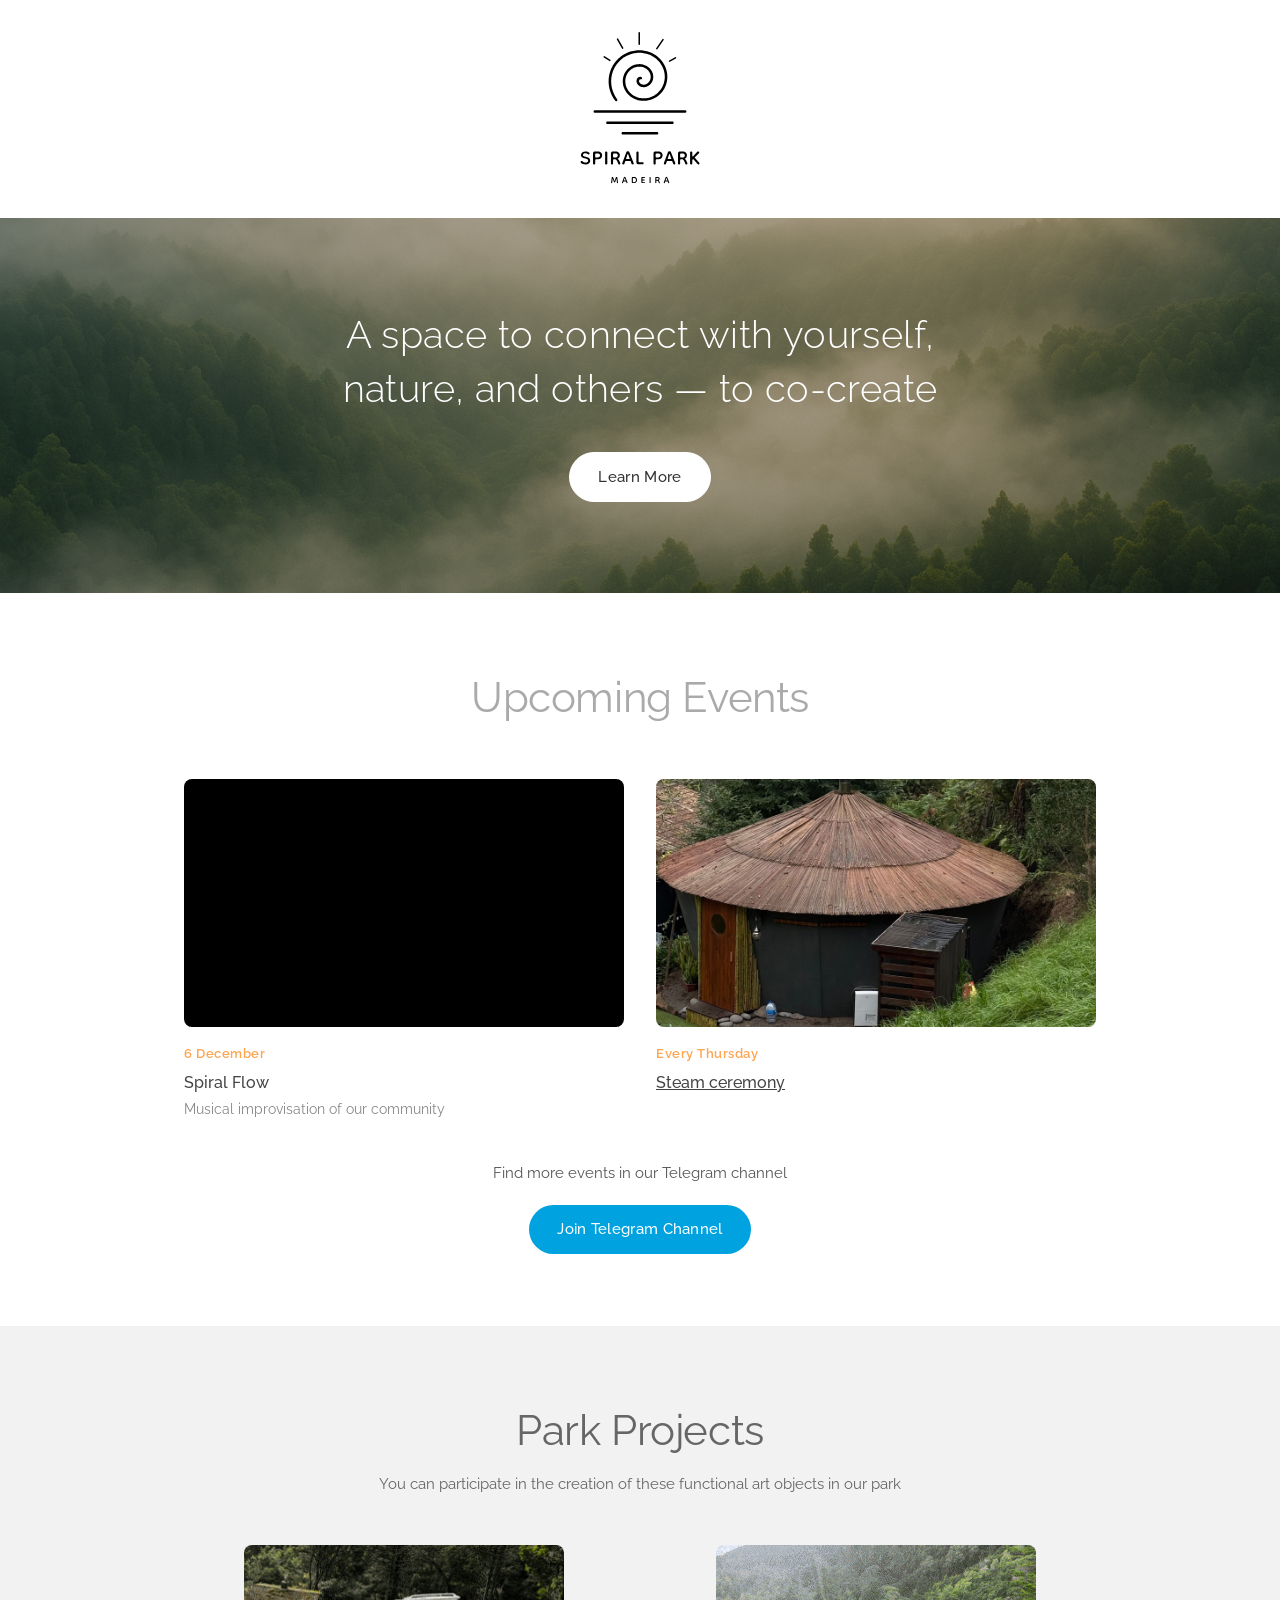
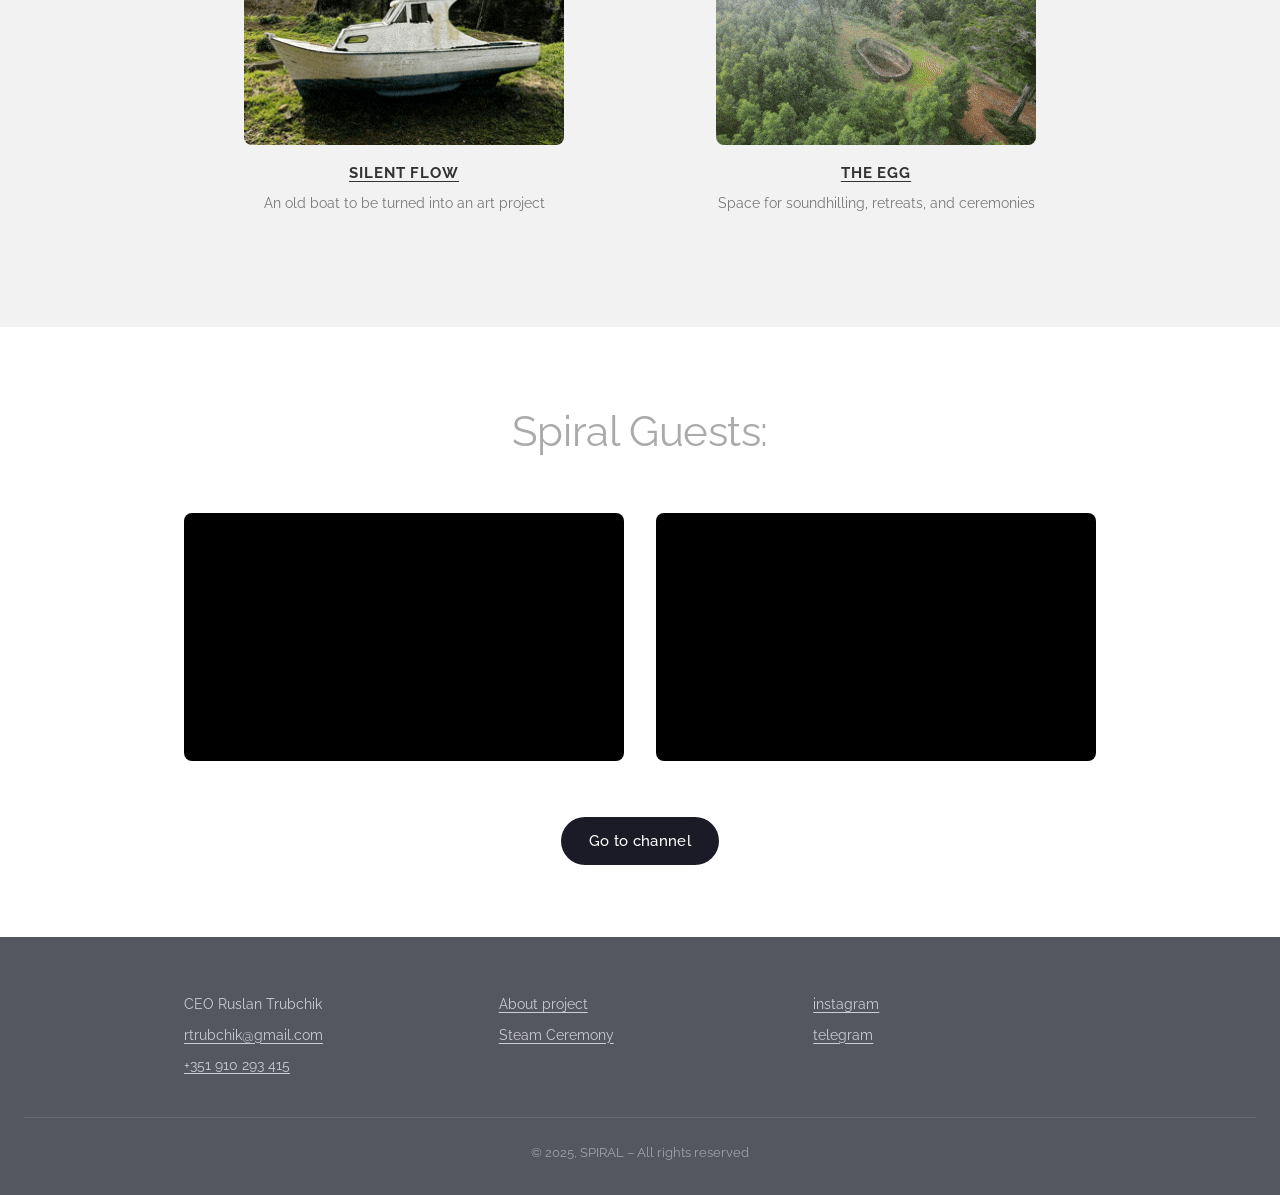
==== index.html @ 820cbaa0 "Initial site: migrate Spiral Park from Gamma to static HTML/CSS - index.html with all sections: hero" ====
<!DOCTYPE html>
<html lang="en">
<head>
  <meta charset="UTF-8" />
  <meta name="viewport" content="width=device-width, initial-scale=1.0" />
  <title>Spiral Park Madeira</title>
  <meta name="description" content="A space to connect with yourself, nature, and others — to co-create. Spiral Park, Madeira." />
  <link rel="icon" type="image/png" href="fav.png" />
  <link rel="preconnect" href="https://fonts.googleapis.com" />
  <link rel="preconnect" href="https://fonts.gstatic.com" crossorigin />
  <link href="https://fonts.googleapis.com/css2?family=Raleway:wght@300;400;500;600;700&display=swap" rel="stylesheet" />
  <link rel="stylesheet" href="style.css" />
</head>
<body>

  <!-- ═══ HEADER ═══ -->
  <header class="site-header">
    <a href="/" class="logo-link">
      <img src="images/logo.svg" alt="Spiral Park Madeira" class="logo" />
    </a>
  </header>

  <!-- ═══ HERO ═══ -->
  <section class="hero">
    <div class="hero-overlay">
      <h1 class="hero-text">
        A space to connect with yourself, nature, and others —
        to co-create
      </h1>
      <a href="poject.html" class="btn btn-outline">Learn More</a>
    </div>
  </section>

  <!-- ═══ UPCOMING EVENTS ═══ -->
  <section class="section events-section">
    <div class="container">
      <h2 class="section-title">Upcoming Events</h2>

      <div class="cards-grid">

        <!-- Event 1: Spiral Flow -->
        <div class="event-card">
          <div class="video-wrapper">
            <iframe
              src="https://www.youtube.com/embed/Zh53Q7Q0yWs?rel=0"
              title="Spiral Flow #6"
              frameborder="0"
              allow="accelerometer; autoplay; clipboard-write; encrypted-media; gyroscope; picture-in-picture"
              allowfullscreen
            ></iframe>
          </div>
          <p class="event-date">6 December</p>
          <p class="event-title">Spiral Flow</p>
          <p class="event-subtitle">Musical improvisation of our community</p>
        </div>

        <!-- Event 2: Steam Ceremony -->
        <div class="event-card">
          <a href="spiral-steam.html">
            <img src="images/steam-ceremony.jpg" alt="Steam ceremony" class="event-img" />
          </a>
          <p class="event-date">Every Thursday</p>
          <a href="spiral-steam.html" class="event-title-link">
            <p class="event-title">Steam ceremony</p>
          </a>
        </div>

      </div>

      <div class="telegram-cta-wrap">
        <p class="telegram-cta-text">Find more events in our Telegram channel</p>
        <a href="https://t.me/+J0U1CG0tSghhNWIy" target="_blank" class="btn btn-telegram">
          Join Telegram Channel
        </a>
      </div>
    </div>
  </section>

  <!-- ═══ PARK PROJECTS ═══ -->
  <section class="section projects-section">
    <div class="container">
      <h2 class="section-title">Park Projects</h2>
      <p class="section-subtitle">You can participate in the creation of these functional art objects in our park</p>

      <div class="cards-grid">

        <!-- Project 1: Silent Flow -->
        <div class="project-card">
          <a href="silent-flow.html">
            <img src="images/silent-flow.gif" alt="Silent Flow — old boat art project" class="project-img" />
          </a>
          <a href="silent-flow.html" class="project-title">SILENT FLOW</a>
          <p class="project-desc">An old boat to be turned into an art project</p>
        </div>

        <!-- Project 2: The Egg -->
        <div class="project-card">
          <a href="the-egg.html">
            <img src="images/the-egg.gif" alt="The Egg — space for soundhilling, retreats, and ceremonies" class="project-img" />
          </a>
          <a href="the-egg.html" class="project-title">THE EGG</a>
          <p class="project-desc">Space for soundhilling, retreats, and ceremonies</p>
        </div>

      </div>
    </div>
  </section>

  <!-- ═══ SPIRAL GUESTS ═══ -->
  <section class="section guests-section">
    <div class="container">
      <h2 class="section-title">Spiral Guests:</h2>

      <div class="cards-grid">

        <!-- Guest 1: Рома Бабак -->
        <div class="guest-card">
          <div class="video-wrapper">
            <iframe
              src="https://www.youtube.com/embed/dJz4wg9KtYM?rel=0"
              title="Рома Бабак: Ключи активации радости"
              frameborder="0"
              allow="accelerometer; autoplay; clipboard-write; encrypted-media; gyroscope; picture-in-picture"
              allowfullscreen
            ></iframe>
          </div>
        </div>

        <!-- Guest 2: Игорь Рябенький -->
        <div class="guest-card">
          <div class="video-wrapper">
            <iframe
              src="https://www.youtube.com/embed/73FxhpaIzxo?rel=0"
              title="Игорь Рябенький — про деньги, религию и любовь"
              frameborder="0"
              allow="accelerometer; autoplay; clipboard-write; encrypted-media; gyroscope; picture-in-picture"
              allowfullscreen
            ></iframe>
          </div>
        </div>

      </div>

      <a href="https://www.youtube.com/@hiking_with_meaning" target="_blank" class="btn btn-dark">
        Go to channel
      </a>
    </div>
  </section>

  <!-- ═══ FOOTER ═══ -->
  <footer class="site-footer">
    <div class="container footer-inner">

      <div class="footer-col">
        <p>CEO Ruslan Trubchik</p>
        <p><a href="mailto:rtrubchik@gmail.com">rtrubchik@gmail.com</a></p>
        <p><a href="tel:+351910293415">+351 910 293 415</a></p>
      </div>

      <div class="footer-col">
        <a href="poject.html">About project</a>
        <a href="spiral-steam.html">Steam Ceremony</a>
      </div>

      <div class="footer-col">
        <a href="http://instagram.com/spiral_madeira" target="_blank">instagram</a>
        <a href="https://t.me/+J0U1CG0tSghhNWIy" target="_blank">telegram</a>
      </div>

    </div>
    <p class="footer-copy">© 2025, SPIRAL – All rights reserved</p>
  </footer>

</body>
</html>
---- style.css ----
/* ═══════════════════════════════════════════════
   Spiral Park Madeira — Main Stylesheet
   ═══════════════════════════════════════════════ */

/* ── Reset & Base ── */
*, *::before, *::after {
  box-sizing: border-box;
  margin: 0;
  padding: 0;
}

html {
  scroll-behavior: smooth;
}

body {
  font-family: 'Raleway', -apple-system, BlinkMacSystemFont, 'Segoe UI', sans-serif;
  font-weight: 400;
  color: #333;
  background: #fff;
  line-height: 1.6;
}

img {
  display: block;
  max-width: 100%;
}

a {
  text-decoration: none;
  color: inherit;
}

/* ── Container ── */
.container {
  max-width: 960px;
  margin: 0 auto;
  padding: 0 24px;
}

/* ═══ HEADER ═══════════════════════════════════ */
.site-header {
  display: flex;
  justify-content: center;
  align-items: center;
  padding: 32px 24px 28px;
  background: #fff;
}

.logo-link {
  display: block;
}

.logo {
  width: 120px;
  height: auto;
}

/* ═══ HERO ══════════════════════════════════════ */
.hero {
  width: 100%;
  min-height: 375px;
  background-image: url('images/hero-forest.jpg');
  background-size: cover;
  background-position: center;
  position: relative;
  display: flex;
  align-items: center;
  justify-content: center;
}

.hero::before {
  content: '';
  position: absolute;
  inset: 0;
  background: rgba(0, 0, 0, 0.28);
}

.hero-overlay {
  position: relative;
  z-index: 1;
  text-align: center;
  padding: 60px 24px;
  max-width: 700px;
}

.hero-text {
  font-size: clamp(1.6rem, 3.5vw, 2.4rem);
  font-weight: 300;
  color: #fff;
  line-height: 1.4;
  margin-bottom: 36px;
  letter-spacing: 0.01em;
}

/* ═══ BUTTONS ════════════════════════════════════ */
.btn {
  display: inline-block;
  padding: 12px 28px;
  border-radius: 40px;
  font-family: inherit;
  font-size: 0.95rem;
  font-weight: 500;
  cursor: pointer;
  transition: opacity 0.2s, transform 0.1s;
  letter-spacing: 0.02em;
}

.btn:hover {
  opacity: 0.88;
  transform: translateY(-1px);
}

.btn-outline {
  background: #fff;
  color: #333;
  border: 1.5px solid #fff;
}

.btn-telegram {
  background: #00a3e0;
  color: #fff;
  border: none;
}

.btn-dark {
  background: #1b1b27;
  color: #fff;
  border: none;
}

/* ═══ SECTIONS — shared ══════════════════════════ */
.section {
  padding: 72px 0;
}

.section-title {
  font-size: clamp(1.8rem, 4vw, 2.6rem);
  font-weight: 400;
  color: #aaa;
  text-align: center;
  margin-bottom: 12px;
  letter-spacing: -0.01em;
}

.section-subtitle {
  text-align: center;
  color: #666;
  font-size: 0.95rem;
  margin-bottom: 48px;
  max-width: 680px;
  margin-left: auto;
  margin-right: auto;
}

/* ═══ TWO-COLUMN GRID ════════════════════════════ */
.cards-grid {
  display: grid;
  grid-template-columns: 1fr 1fr;
  gap: 32px;
  margin-bottom: 40px;
}

/* ═══ EVENTS ══════════════════════════════════════ */
.events-section {
  background: #fff;
}

.events-section .section-title {
  margin-bottom: 48px;
}

.event-card {
  display: flex;
  flex-direction: column;
}

/* YouTube embed responsive */
.video-wrapper {
  position: relative;
  padding-bottom: 56.25%; /* 16:9 */
  height: 0;
  overflow: hidden;
  border-radius: 8px;
  background: #000;
  margin-bottom: 16px;
}

.video-wrapper iframe {
  position: absolute;
  top: 0;
  left: 0;
  width: 100%;
  height: 100%;
  border: 0;
}

.event-img {
  width: 100%;
  aspect-ratio: 16/9;
  object-fit: cover;
  border-radius: 8px;
  margin-bottom: 16px;
}

.event-date {
  color: #ffa44f;
  font-size: 0.82rem;
  font-weight: 600;
  letter-spacing: 0.04em;
  text-transform: none;
  margin-bottom: 6px;
}

.event-title {
  font-size: 1rem;
  font-weight: 500;
  color: #444;
  margin-bottom: 4px;
}

.event-title-link .event-title {
  text-decoration: underline;
}

.event-title-link:hover .event-title {
  color: #222;
}

.event-subtitle {
  font-size: 0.85rem;
  color: #888;
}

.telegram-cta-wrap {
  text-align: center;
}

.telegram-cta-text {
  text-align: center;
  color: #555;
  font-size: 0.95rem;
  margin-bottom: 20px;
}

/* ═══ PROJECTS ════════════════════════════════════ */
.projects-section {
  background: #f2f2f2;
}

.projects-section .section-title {
  color: #666;
  margin-bottom: 8px;
}

.project-card {
  display: flex;
  flex-direction: column;
  align-items: center;
  text-align: center;
}

.project-img {
  width: 100%;
  aspect-ratio: 16/10;
  object-fit: cover;
  border-radius: 8px;
  margin-bottom: 16px;
}

.project-title {
  font-size: 0.95rem;
  font-weight: 700;
  color: #333;
  text-decoration: underline;
  text-underline-offset: 3px;
  margin-bottom: 8px;
  letter-spacing: 0.06em;
}

.project-title:hover {
  color: #000;
}

.project-desc {
  font-size: 0.85rem;
  color: #777;
}

/* ═══ GUESTS ══════════════════════════════════════ */
.guests-section {
  background: #fff;
  text-align: center;
}

.guests-section .section-title {
  margin-bottom: 48px;
}

.guest-card {
  display: flex;
  flex-direction: column;
}

/* ═══ FOOTER ══════════════════════════════════════ */
.site-footer {
  background: #545760;
  color: rgba(255, 255, 255, 0.7);
  padding: 56px 24px 32px;
}

.footer-inner {
  display: grid;
  grid-template-columns: 1fr 1fr 1fr;
  gap: 32px;
  margin-bottom: 40px;
}

.footer-col {
  display: flex;
  flex-direction: column;
  gap: 8px;
  font-size: 0.88rem;
}

.footer-col a {
  color: rgba(255, 255, 255, 0.7);
  transition: color 0.2s;
  text-decoration: underline;
  text-underline-offset: 3px;
}

.footer-col a:hover {
  color: #fff;
}

.footer-copy {
  text-align: center;
  font-size: 0.82rem;
  color: rgba(255, 255, 255, 0.45);
  border-top: 1px solid rgba(255, 255, 255, 0.1);
  padding-top: 24px;
}

/* ═══ RESPONSIVE ══════════════════════════════════ */
@media (max-width: 680px) {
  .cards-grid {
    grid-template-columns: 1fr;
    gap: 24px;
  }

  .footer-inner {
    grid-template-columns: 1fr;
    gap: 24px;
  }

  .hero-text {
    font-size: 1.5rem;
  }

  .section {
    padding: 48px 0;
  }
}
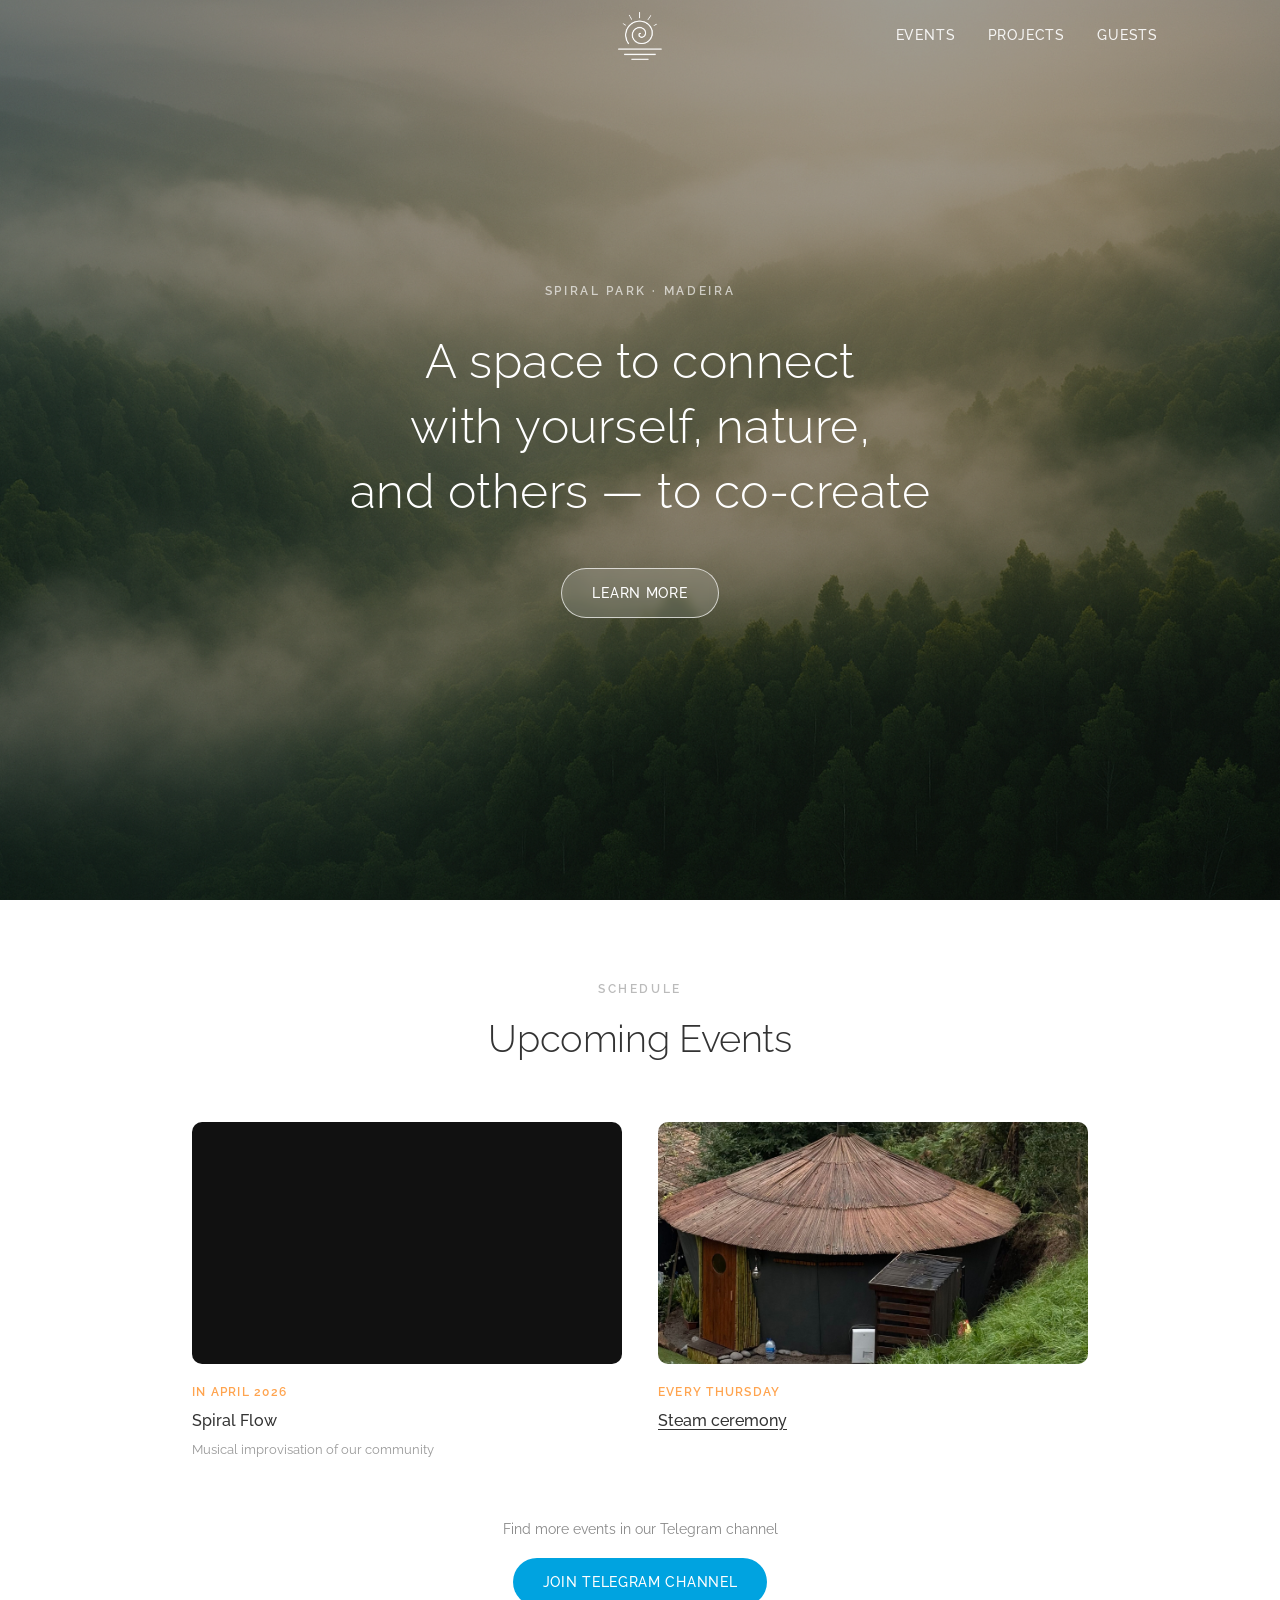
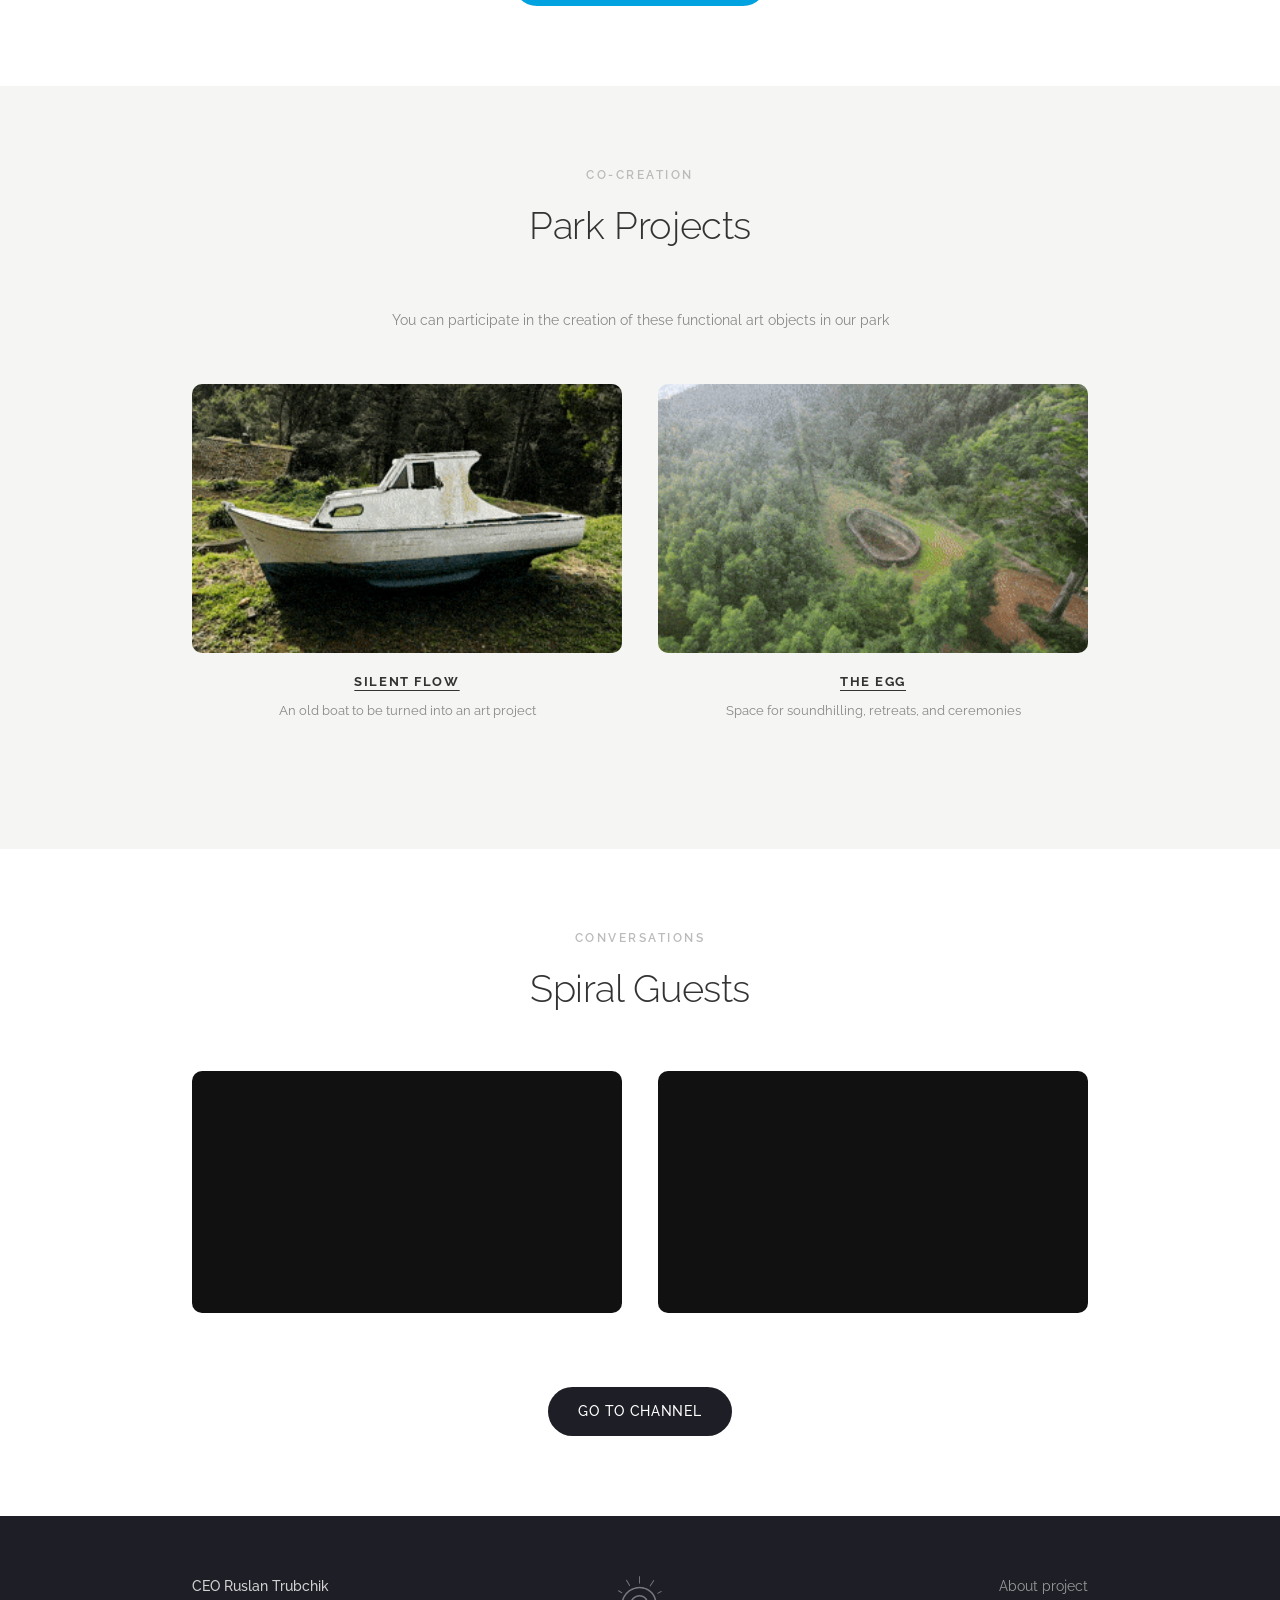
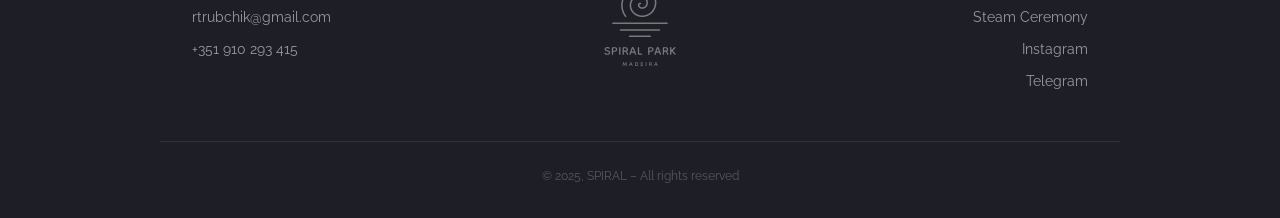
==== commit 90555446: "Add all site pages, pitch deck, and media assets - Updated index.html and style.css - Added pitch de" ====
--- a/index.html
+++ b/index.html
@@ -4,41 +4,54 @@
   <meta charset="UTF-8" />
   <meta name="viewport" content="width=device-width, initial-scale=1.0" />
   <title>Spiral Park Madeira</title>
-  <meta name="description" content="A space to connect with yourself, nature, and others — to co-create. Spiral Park, Madeira." />
-  <link rel="icon" type="image/png" href="fav.png" />
+  <meta name="description" content="A gathering place in the forests of Madeira — music, steam ceremonies, art and co-creation." />
+  <link rel="icon" href="favicon/favicon.ico" sizes="48x48" />
+  <link rel="icon" type="image/svg+xml" href="favicon/favicon.svg" />
+  <link rel="icon" type="image/png" sizes="96x96" href="favicon/favicon-96x96.png" />
+  <link rel="apple-touch-icon" href="favicon/apple-touch-icon.png" />
+  <link rel="manifest" href="favicon/site.webmanifest" />
   <link rel="preconnect" href="https://fonts.googleapis.com" />
   <link rel="preconnect" href="https://fonts.gstatic.com" crossorigin />
-  <link href="https://fonts.googleapis.com/css2?family=Raleway:wght@300;400;500;600;700&display=swap" rel="stylesheet" />
+  <link href="https://fonts.googleapis.com/css2?family=Raleway:wght@300;400;500;600&display=swap" rel="stylesheet" />
   <link rel="stylesheet" href="style.css" />
 </head>
 <body>
 
-  <!-- ═══ HEADER ═══ -->
-  <header class="site-header">
-    <a href="/" class="logo-link">
-      <img src="images/logo.svg" alt="Spiral Park Madeira" class="logo" />
-    </a>
+  <!-- ═══ NAV ═══ -->
+  <header class="site-nav" id="site-nav">
+    <div class="nav-inner">
+      <a href="/" class="nav-logo">
+        <img src="lgsp.png" alt="Spiral Park Madeira" class="nav-logo-img" />
+      </a>
+      <nav class="nav-links">
+        <a href="#events">Events</a>
+        <a href="#projects">Projects</a>
+        <a href="#guests">Guests</a>
+      </nav>
+    </div>
   </header>
 
   <!-- ═══ HERO ═══ -->
-  <section class="hero">
-    <div class="hero-overlay">
+  <section class="hero" id="hero">
+    <div class="hero-content">
+      <p class="hero-label">SPIRAL PARK · MADEIRA</p>
       <h1 class="hero-text">
-        A space to connect with yourself, nature, and others —
-        to co-create
+        A space to connect<br>
+        with yourself, nature,<br>
+        and others — to co-create
       </h1>
-      <a href="poject.html" class="btn btn-outline">Learn More</a>
+      <a href="#about" class="btn btn-hero">Learn More</a>
     </div>
   </section>
 
   <!-- ═══ UPCOMING EVENTS ═══ -->
-  <section class="section events-section">
+  <section class="section events-section" id="events">
     <div class="container">
+      <p class="section-label">SCHEDULE</p>
       <h2 class="section-title">Upcoming Events</h2>
 
       <div class="cards-grid">
 
-        <!-- Event 1: Spiral Flow -->
         <div class="event-card">
           <div class="video-wrapper">
             <iframe
@@ -49,27 +62,24 @@
               allowfullscreen
             ></iframe>
           </div>
-          <p class="event-date">6 December</p>
+          <p class="event-date">In April 2026</p>
           <p class="event-title">Spiral Flow</p>
           <p class="event-subtitle">Musical improvisation of our community</p>
         </div>
 
-        <!-- Event 2: Steam Ceremony -->
         <div class="event-card">
-          <a href="spiral-steam.html">
+          <a href="spiral-steam.html" class="card-img-link">
             <img src="images/steam-ceremony.jpg" alt="Steam ceremony" class="event-img" />
           </a>
           <p class="event-date">Every Thursday</p>
-          <a href="spiral-steam.html" class="event-title-link">
-            <p class="event-title">Steam ceremony</p>
-          </a>
+          <a href="spiral-steam.html" class="event-title-link">Steam ceremony</a>
         </div>
 
       </div>
 
-      <div class="telegram-cta-wrap">
-        <p class="telegram-cta-text">Find more events in our Telegram channel</p>
-        <a href="https://t.me/+J0U1CG0tSghhNWIy" target="_blank" class="btn btn-telegram">
+      <div class="section-cta">
+        <p class="cta-text">Find more events in our Telegram channel</p>
+        <a href="https://t.me/+J0U1CG0tSghhNWIy" target="_blank" class="btn btn-tg">
           Join Telegram Channel
         </a>
       </div>
@@ -77,26 +87,27 @@
   </section>
 
   <!-- ═══ PARK PROJECTS ═══ -->
-  <section class="section projects-section">
+  <section class="section projects-section" id="projects">
     <div class="container">
+      <p class="section-label">CO-CREATION</p>
       <h2 class="section-title">Park Projects</h2>
-      <p class="section-subtitle">You can participate in the creation of these functional art objects in our park</p>
+      <p class="section-subtitle">
+        You can participate in the creation of these functional art objects in our park
+      </p>
 
       <div class="cards-grid">
 
-        <!-- Project 1: Silent Flow -->
         <div class="project-card">
-          <a href="silent-flow.html">
+          <a href="silent-flow.html" class="card-img-link">
             <img src="images/silent-flow.gif" alt="Silent Flow — old boat art project" class="project-img" />
           </a>
           <a href="silent-flow.html" class="project-title">SILENT FLOW</a>
           <p class="project-desc">An old boat to be turned into an art project</p>
         </div>
 
-        <!-- Project 2: The Egg -->
         <div class="project-card">
-          <a href="the-egg.html">
-            <img src="images/the-egg.gif" alt="The Egg — space for soundhilling, retreats, and ceremonies" class="project-img" />
+          <a href="the-egg.html" class="card-img-link">
+            <img src="images/the-egg.gif" alt="The Egg — space for retreats and ceremonies" class="project-img" />
           </a>
           <a href="the-egg.html" class="project-title">THE EGG</a>
           <p class="project-desc">Space for soundhilling, retreats, and ceremonies</p>
@@ -107,13 +118,13 @@
   </section>
 
   <!-- ═══ SPIRAL GUESTS ═══ -->
-  <section class="section guests-section">
+  <section class="section guests-section" id="guests">
     <div class="container">
-      <h2 class="section-title">Spiral Guests:</h2>
+      <p class="section-label">CONVERSATIONS</p>
+      <h2 class="section-title">Spiral Guests</h2>
 
       <div class="cards-grid">
 
-        <!-- Guest 1: Рома Бабак -->
         <div class="guest-card">
           <div class="video-wrapper">
             <iframe
@@ -126,7 +137,6 @@
           </div>
         </div>
 
-        <!-- Guest 2: Игорь Рябенький -->
         <div class="guest-card">
           <div class="video-wrapper">
             <iframe
@@ -141,9 +151,11 @@
 
       </div>
 
-      <a href="https://www.youtube.com/@hiking_with_meaning" target="_blank" class="btn btn-dark">
-        Go to channel
-      </a>
+      <div class="section-cta">
+        <a href="https://www.youtube.com/@hiking_with_meaning" target="_blank" class="btn btn-dark">
+          Go to channel
+        </a>
+      </div>
     </div>
   </section>
 
@@ -152,24 +164,36 @@
     <div class="container footer-inner">
 
       <div class="footer-col">
-        <p>CEO Ruslan Trubchik</p>
-        <p><a href="mailto:rtrubchik@gmail.com">rtrubchik@gmail.com</a></p>
-        <p><a href="tel:+351910293415">+351 910 293 415</a></p>
+        <span class="footer-name">CEO Ruslan Trubchik</span>
+        <a href="mailto:rtrubchik@gmail.com">rtrubchik@gmail.com</a>
+        <a href="tel:+351910293415">+351 910 293 415</a>
       </div>
 
-      <div class="footer-col">
+      <div class="footer-col footer-col--center">
+        <img src="images/logo.svg" alt="Spiral Park" class="footer-logo" />
+      </div>
+
+      <div class="footer-col footer-col--right">
         <a href="poject.html">About project</a>
         <a href="spiral-steam.html">Steam Ceremony</a>
-      </div>
-
-      <div class="footer-col">
-        <a href="http://instagram.com/spiral_madeira" target="_blank">instagram</a>
-        <a href="https://t.me/+J0U1CG0tSghhNWIy" target="_blank">telegram</a>
+        <a href="http://instagram.com/spiral_madeira" target="_blank">Instagram</a>
+        <a href="https://t.me/+J0U1CG0tSghhNWIy" target="_blank">Telegram</a>
       </div>
 
     </div>
     <p class="footer-copy">© 2025, SPIRAL – All rights reserved</p>
   </footer>
 
+  <script>
+    // Nav: transparent over hero → white on scroll
+    const nav = document.getElementById('site-nav');
+    const hero = document.getElementById('hero');
+    const observer = new IntersectionObserver(
+      ([entry]) => nav.classList.toggle('scrolled', !entry.isIntersecting),
+      { threshold: 0.15 }
+    );
+    observer.observe(hero);
+  </script>
+
 </body>
 </html>
--- a/style.css
+++ b/style.css
@@ -1,5 +1,5 @@
 /* ═══════════════════════════════════════════════
-   Spiral Park Madeira — Main Stylesheet
+   Spiral Park Madeira — Stylesheet
    ═══════════════════════════════════════════════ */
 
 /* ── Reset & Base ── */
@@ -16,7 +16,7 @@
 body {
   font-family: 'Raleway', -apple-system, BlinkMacSystemFont, 'Segoe UI', sans-serif;
   font-weight: 400;
-  color: #333;
+  color: #222;
   background: #fff;
   line-height: 1.6;
 }
@@ -35,35 +35,108 @@
 .container {
   max-width: 960px;
   margin: 0 auto;
-  padding: 0 24px;
-}
-
-/* ═══ HEADER ═══════════════════════════════════ */
-.site-header {
-  display: flex;
-  justify-content: center;
+  padding: 0 32px;
+}
+
+/* ── Anchor offset for fixed nav ── */
+[id] {
+  scroll-margin-top: 72px;
+}
+
+/* ═══════════════════════════════════════════════
+   NAV
+═══════════════════════════════════════════════ */
+.site-nav {
+  position: fixed;
+  top: 0;
+  left: 0;
+  right: 0;
+  z-index: 100;
+  transition: background 0.35s ease, box-shadow 0.35s ease;
+}
+
+.nav-inner {
+  display: grid;
+  grid-template-columns: 1fr auto 1fr;
   align-items: center;
-  padding: 32px 24px 28px;
+  max-width: 1100px;
+  margin: 0 auto;
+  padding: 0 32px;
+  height: 72px;
+}
+
+.nav-logo {
+  grid-column: 2;
+  display: flex;
+  align-items: center;
+  line-height: 0;
+}
+
+.nav-links {
+  grid-column: 3;
+  justify-self: end;
+}
+
+/* ── Logo in nav ── */
+.nav-logo-img {
+  height: 48px;
+  width: auto;
+  transition: filter 0.35s ease;
+}
+
+/* ── Nav links ── */
+.nav-links {
+  display: flex;
+  align-items: center;
+  gap: 32px;
+}
+
+.nav-links a {
+  font-size: 0.85rem;
+  font-weight: 500;
+  letter-spacing: 0.06em;
+  text-transform: uppercase;
+  transition: color 0.2s, opacity 0.2s;
+}
+
+.nav-links a:hover {
+  opacity: 0.65;
+}
+
+
+/* ── Nav over hero: transparent, white ── */
+.site-nav:not(.scrolled) {
+  background: transparent;
+}
+
+.site-nav:not(.scrolled) .nav-logo-img {
+  filter: brightness(0) invert(1);
+}
+
+.site-nav:not(.scrolled) .nav-links a {
+  color: rgba(255, 255, 255, 0.9);
+}
+
+/* ── Nav scrolled: white bg ── */
+.site-nav.scrolled {
   background: #fff;
-}
-
-.logo-link {
-  display: block;
-}
-
-.logo {
-  width: 120px;
-  height: auto;
-}
-
-/* ═══ HERO ══════════════════════════════════════ */
+  box-shadow: 0 1px 0 rgba(0, 0, 0, 0.08);
+}
+
+.site-nav.scrolled .nav-links a {
+  color: #222;
+}
+
+/* ═══════════════════════════════════════════════
+   HERO
+═══════════════════════════════════════════════ */
 .hero {
-  width: 100%;
-  min-height: 375px;
+  position: relative;
+  height: 100vh;
+  min-height: 560px;
   background-image: url('images/hero-forest.jpg');
   background-size: cover;
   background-position: center;
-  position: relative;
   display: flex;
   align-items: center;
   justify-content: center;
@@ -73,71 +146,122 @@
   content: '';
   position: absolute;
   inset: 0;
-  background: rgba(0, 0, 0, 0.28);
-}
-
-.hero-overlay {
+  background: rgba(0, 0, 0, 0.38);
+}
+
+.hero-content {
   position: relative;
   z-index: 1;
   text-align: center;
-  padding: 60px 24px;
-  max-width: 700px;
+  padding: 0 24px;
+  max-width: 720px;
+}
+
+.hero-label {
+  font-size: 0.75rem;
+  font-weight: 600;
+  letter-spacing: 0.22em;
+  color: rgba(255, 255, 255, 0.65);
+  margin-bottom: 28px;
+  text-transform: uppercase;
 }
 
 .hero-text {
-  font-size: clamp(1.6rem, 3.5vw, 2.4rem);
+  font-size: clamp(1.9rem, 4vw, 3rem);
   font-weight: 300;
   color: #fff;
-  line-height: 1.4;
-  margin-bottom: 36px;
+  line-height: 1.35;
+  margin-bottom: 44px;
   letter-spacing: 0.01em;
 }
 
-/* ═══ BUTTONS ════════════════════════════════════ */
+/* ═══════════════════════════════════════════════
+   BUTTONS
+═══════════════════════════════════════════════ */
 .btn {
   display: inline-block;
-  padding: 12px 28px;
+  padding: 13px 30px;
   border-radius: 40px;
   font-family: inherit;
-  font-size: 0.95rem;
+  font-size: 0.88rem;
   font-weight: 500;
+  letter-spacing: 0.05em;
   cursor: pointer;
-  transition: opacity 0.2s, transform 0.1s;
-  letter-spacing: 0.02em;
+  transition: opacity 0.2s, transform 0.15s;
+  text-transform: uppercase;
 }
 
 .btn:hover {
-  opacity: 0.88;
-  transform: translateY(-1px);
-}
-
-.btn-outline {
-  background: #fff;
-  color: #333;
-  border: 1.5px solid #fff;
-}
-
-.btn-telegram {
+  opacity: 0.8;
+  transform: translateY(-2px);
+}
+
+.btn-hero {
+  background: rgba(255, 255, 255, 0.15);
+  color: #fff;
+  border: 1.5px solid rgba(255, 255, 255, 0.7);
+  backdrop-filter: blur(4px);
+}
+
+.btn-hero:hover {
+  background: rgba(255, 255, 255, 0.25);
+  opacity: 1;
+}
+
+.btn-tg {
   background: #00a3e0;
   color: #fff;
   border: none;
 }
 
 .btn-dark {
-  background: #1b1b27;
+  background: #1e1e26;
   color: #fff;
   border: none;
 }
 
-/* ═══ SECTIONS — shared ══════════════════════════ */
+/* ═══════════════════════════════════════════════
+   ABOUT
+═══════════════════════════════════════════════ */
+.about-section {
+  background: #fff;
+  padding: 80px 0;
+  border-bottom: 1px solid #f0f0f0;
+}
+
+.about-inner {
+  max-width: 680px;
+}
+
+.about-text {
+  font-size: clamp(1.05rem, 2vw, 1.2rem);
+  font-weight: 300;
+  color: #444;
+  line-height: 1.8;
+  text-align: center;
+}
+
+/* ═══════════════════════════════════════════════
+   SECTIONS — shared
+═══════════════════════════════════════════════ */
 .section {
-  padding: 72px 0;
+  padding: 80px 0;
+}
+
+.section-label {
+  text-align: center;
+  font-size: 0.72rem;
+  font-weight: 600;
+  letter-spacing: 0.22em;
+  color: #bbb;
+  margin-bottom: 10px;
+  text-transform: uppercase;
 }
 
 .section-title {
-  font-size: clamp(1.8rem, 4vw, 2.6rem);
-  font-weight: 400;
-  color: #aaa;
+  font-size: clamp(1.7rem, 3.5vw, 2.4rem);
+  font-weight: 300;
+  color: #333;
   text-align: center;
   margin-bottom: 12px;
   letter-spacing: -0.01em;
@@ -145,45 +269,65 @@
 
 .section-subtitle {
   text-align: center;
-  color: #666;
-  font-size: 0.95rem;
-  margin-bottom: 48px;
-  max-width: 680px;
+  color: #888;
+  font-size: 0.9rem;
+  margin-bottom: 52px;
+  max-width: 600px;
   margin-left: auto;
   margin-right: auto;
-}
-
-/* ═══ TWO-COLUMN GRID ════════════════════════════ */
+  line-height: 1.7;
+}
+
+.section-cta {
+  text-align: center;
+  padding-top: 8px;
+}
+
+.cta-text {
+  color: #888;
+  font-size: 0.9rem;
+  margin-bottom: 18px;
+}
+
+/* ═══════════════════════════════════════════════
+   TWO-COLUMN GRID
+═══════════════════════════════════════════════ */
 .cards-grid {
   display: grid;
   grid-template-columns: 1fr 1fr;
-  gap: 32px;
-  margin-bottom: 40px;
-}
-
-/* ═══ EVENTS ══════════════════════════════════════ */
+  gap: 36px;
+  margin-bottom: 48px;
+}
+
+/* ═══════════════════════════════════════════════
+   EVENTS
+═══════════════════════════════════════════════ */
 .events-section {
   background: #fff;
 }
 
 .events-section .section-title {
-  margin-bottom: 48px;
+  margin-bottom: 52px;
 }
 
 .event-card {
   display: flex;
   flex-direction: column;
-}
-
-/* YouTube embed responsive */
+  transition: transform 0.25s ease;
+}
+
+.event-card:hover {
+  transform: translateY(-4px);
+}
+
 .video-wrapper {
   position: relative;
-  padding-bottom: 56.25%; /* 16:9 */
+  padding-bottom: 56.25%;
   height: 0;
   overflow: hidden;
-  border-radius: 8px;
-  background: #000;
-  margin-bottom: 16px;
+  border-radius: 10px;
+  background: #111;
+  margin-bottom: 18px;
 }
 
 .video-wrapper iframe {
@@ -195,62 +339,72 @@
   border: 0;
 }
 
+.card-img-link {
+  display: block;
+  overflow: hidden;
+  border-radius: 10px;
+  margin-bottom: 18px;
+}
+
+.card-img-link img {
+  width: 100%;
+  transition: transform 0.45s ease;
+}
+
+.card-img-link:hover img {
+  transform: scale(1.04);
+}
+
 .event-img {
   width: 100%;
   aspect-ratio: 16/9;
   object-fit: cover;
-  border-radius: 8px;
-  margin-bottom: 16px;
 }
 
 .event-date {
   color: #ffa44f;
-  font-size: 0.82rem;
+  font-size: 0.78rem;
   font-weight: 600;
-  letter-spacing: 0.04em;
-  text-transform: none;
+  letter-spacing: 0.1em;
+  text-transform: uppercase;
   margin-bottom: 6px;
 }
 
 .event-title {
   font-size: 1rem;
   font-weight: 500;
-  color: #444;
+  color: #333;
   margin-bottom: 4px;
 }
 
-.event-title-link .event-title {
+.event-title-link {
+  font-size: 1rem;
+  font-weight: 500;
+  color: #333;
   text-decoration: underline;
-}
-
-.event-title-link:hover .event-title {
-  color: #222;
+  text-underline-offset: 3px;
+  transition: color 0.2s;
+}
+
+.event-title-link:hover {
+  color: #000;
 }
 
 .event-subtitle {
-  font-size: 0.85rem;
-  color: #888;
-}
-
-.telegram-cta-wrap {
-  text-align: center;
-}
-
-.telegram-cta-text {
-  text-align: center;
-  color: #555;
-  font-size: 0.95rem;
-  margin-bottom: 20px;
-}
-
-/* ═══ PROJECTS ════════════════════════════════════ */
+  font-size: 0.83rem;
+  color: #999;
+  margin-top: 2px;
+}
+
+/* ═══════════════════════════════════════════════
+   PROJECTS
+═══════════════════════════════════════════════ */
 .projects-section {
-  background: #f2f2f2;
+  background: #f5f5f3;
 }
 
 .projects-section .section-title {
-  color: #666;
-  margin-bottom: 8px;
+  margin-bottom: 52px;
 }
 
 .project-card {
@@ -258,24 +412,33 @@
   flex-direction: column;
   align-items: center;
   text-align: center;
+  transition: transform 0.25s ease;
+}
+
+.project-card:hover {
+  transform: translateY(-4px);
 }
 
 .project-img {
   width: 100%;
   aspect-ratio: 16/10;
   object-fit: cover;
-  border-radius: 8px;
-  margin-bottom: 16px;
+}
+
+.project-card .card-img-link {
+  width: 100%;
 }
 
 .project-title {
-  font-size: 0.95rem;
+  font-size: 0.82rem;
   font-weight: 700;
   color: #333;
+  letter-spacing: 0.12em;
+  text-transform: uppercase;
   text-decoration: underline;
-  text-underline-offset: 3px;
+  text-underline-offset: 4px;
   margin-bottom: 8px;
-  letter-spacing: 0.06em;
+  transition: color 0.2s;
 }
 
 .project-title:hover {
@@ -283,82 +446,134 @@
 }
 
 .project-desc {
-  font-size: 0.85rem;
-  color: #777;
-}
-
-/* ═══ GUESTS ══════════════════════════════════════ */
+  font-size: 0.83rem;
+  color: #888;
+  line-height: 1.6;
+}
+
+/* ═══════════════════════════════════════════════
+   GUESTS
+═══════════════════════════════════════════════ */
 .guests-section {
   background: #fff;
-  text-align: center;
 }
 
 .guests-section .section-title {
-  margin-bottom: 48px;
+  margin-bottom: 52px;
 }
 
 .guest-card {
   display: flex;
   flex-direction: column;
-}
-
-/* ═══ FOOTER ══════════════════════════════════════ */
+  transition: transform 0.25s ease;
+}
+
+.guest-card:hover {
+  transform: translateY(-4px);
+}
+
+/* ═══════════════════════════════════════════════
+   FOOTER
+═══════════════════════════════════════════════ */
 .site-footer {
-  background: #545760;
-  color: rgba(255, 255, 255, 0.7);
-  padding: 56px 24px 32px;
+  background: #1e1e26;
+  color: rgba(255, 255, 255, 0.55);
+  padding: 60px 0 32px;
 }
 
 .footer-inner {
   display: grid;
-  grid-template-columns: 1fr 1fr 1fr;
+  grid-template-columns: 1fr auto 1fr;
   gap: 32px;
-  margin-bottom: 40px;
+  align-items: start;
+  margin-bottom: 48px;
 }
 
 .footer-col {
   display: flex;
   flex-direction: column;
-  gap: 8px;
-  font-size: 0.88rem;
+  gap: 10px;
+  font-size: 0.85rem;
+}
+
+.footer-name {
+  color: rgba(255, 255, 255, 0.8);
+  font-weight: 500;
 }
 
 .footer-col a {
-  color: rgba(255, 255, 255, 0.7);
+  color: rgba(255, 255, 255, 0.55);
   transition: color 0.2s;
-  text-decoration: underline;
-  text-underline-offset: 3px;
 }
 
 .footer-col a:hover {
   color: #fff;
 }
 
+.footer-col--center {
+  display: flex;
+  justify-content: center;
+  align-items: flex-start;
+}
+
+.footer-logo {
+  width: 72px;
+  opacity: 0.4;
+  filter: brightness(0) invert(1);
+}
+
+.footer-col--right {
+  align-items: flex-end;
+}
+
 .footer-copy {
   text-align: center;
-  font-size: 0.82rem;
-  color: rgba(255, 255, 255, 0.45);
-  border-top: 1px solid rgba(255, 255, 255, 0.1);
+  font-size: 0.78rem;
+  color: rgba(255, 255, 255, 0.25);
+  border-top: 1px solid rgba(255, 255, 255, 0.08);
   padding-top: 24px;
-}
-
-/* ═══ RESPONSIVE ══════════════════════════════════ */
-@media (max-width: 680px) {
+  max-width: 960px;
+  margin: 0 auto;
+  padding-left: 32px;
+  padding-right: 32px;
+}
+
+/* ═══════════════════════════════════════════════
+   RESPONSIVE
+═══════════════════════════════════════════════ */
+@media (max-width: 700px) {
+  .nav-links {
+    gap: 16px;
+  }
+
+  .nav-links a:not(.nav-tg):not(:last-of-type) {
+    display: none;
+  }
+
   .cards-grid {
     grid-template-columns: 1fr;
-    gap: 24px;
+    gap: 28px;
   }
 
   .footer-inner {
     grid-template-columns: 1fr;
-    gap: 24px;
+    gap: 32px;
+  }
+
+  .footer-col--center {
+    order: -1;
+    justify-content: flex-start;
+  }
+
+  .footer-col--right {
+    align-items: flex-start;
   }
 
   .hero-text {
-    font-size: 1.5rem;
+    font-size: 1.7rem;
   }
 
   .section {
-    padding: 48px 0;
-  }
-}
+    padding: 56px 0;
+  }
+}
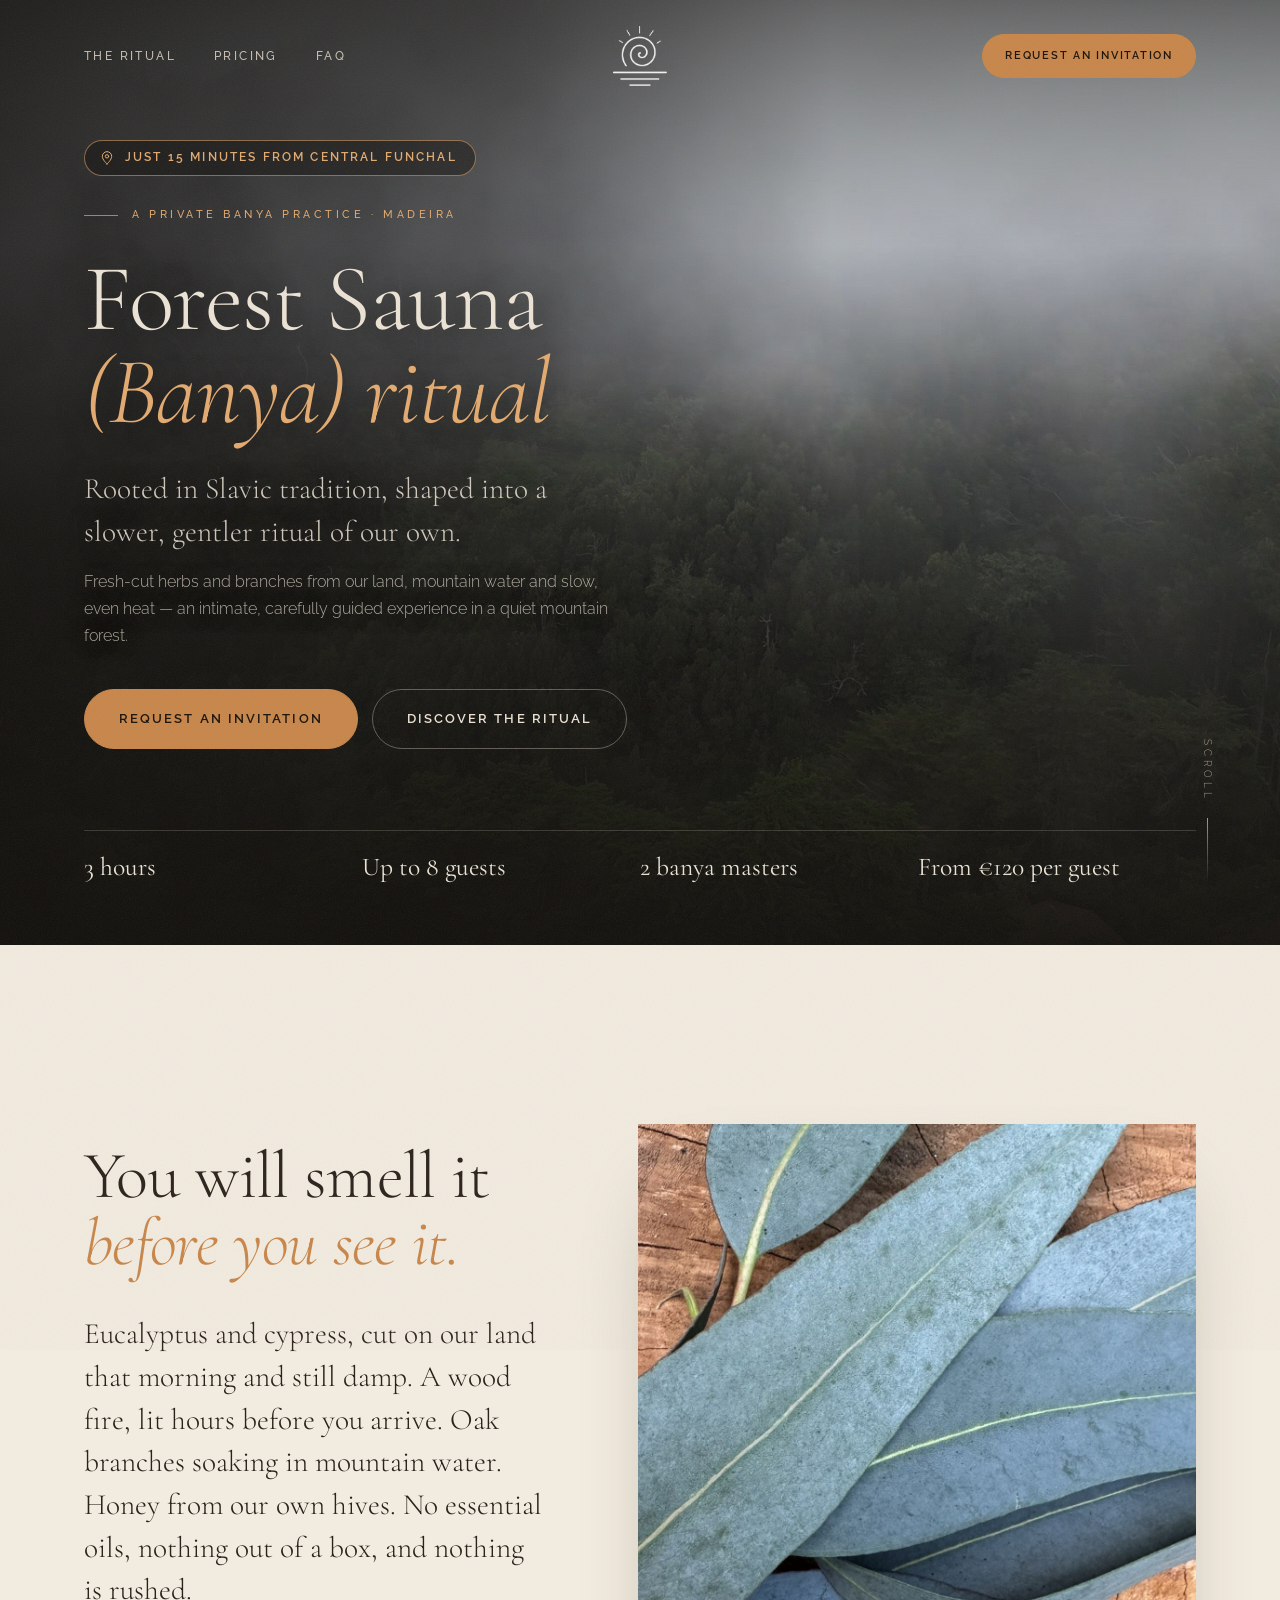
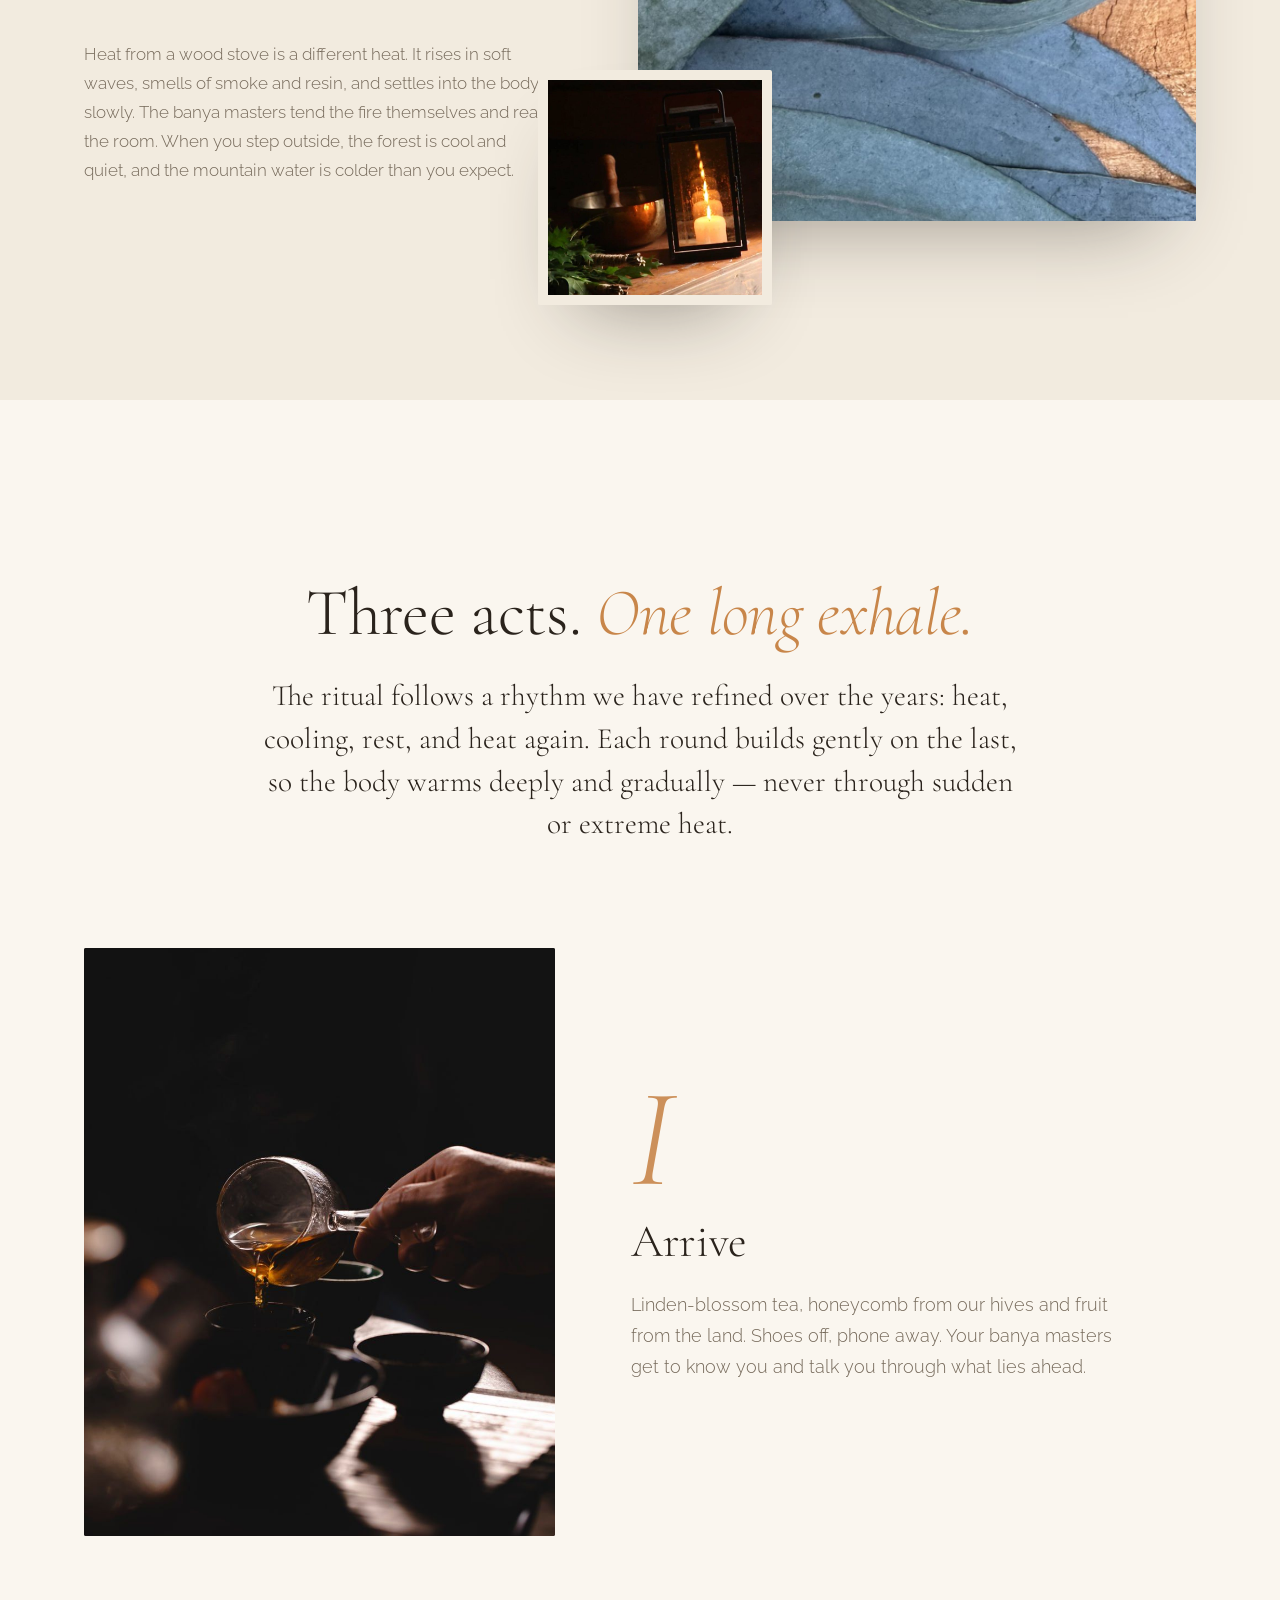
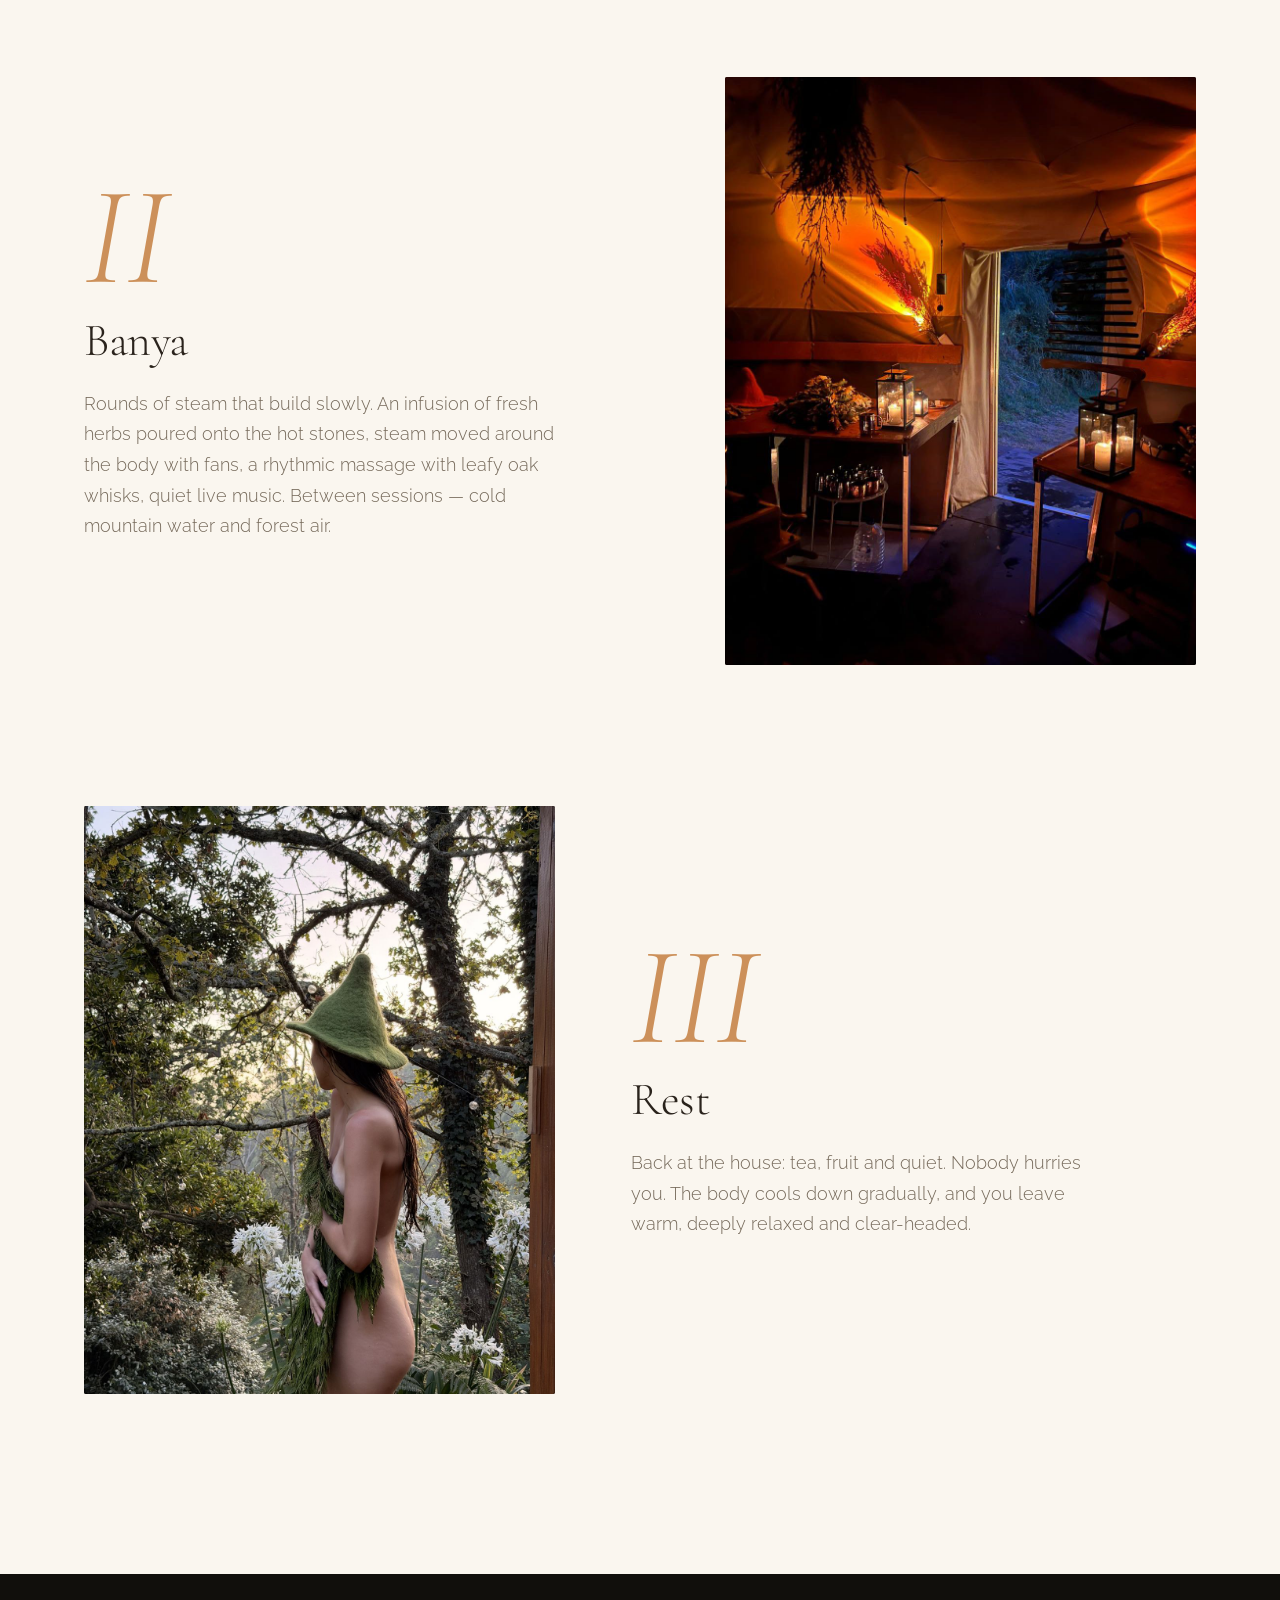
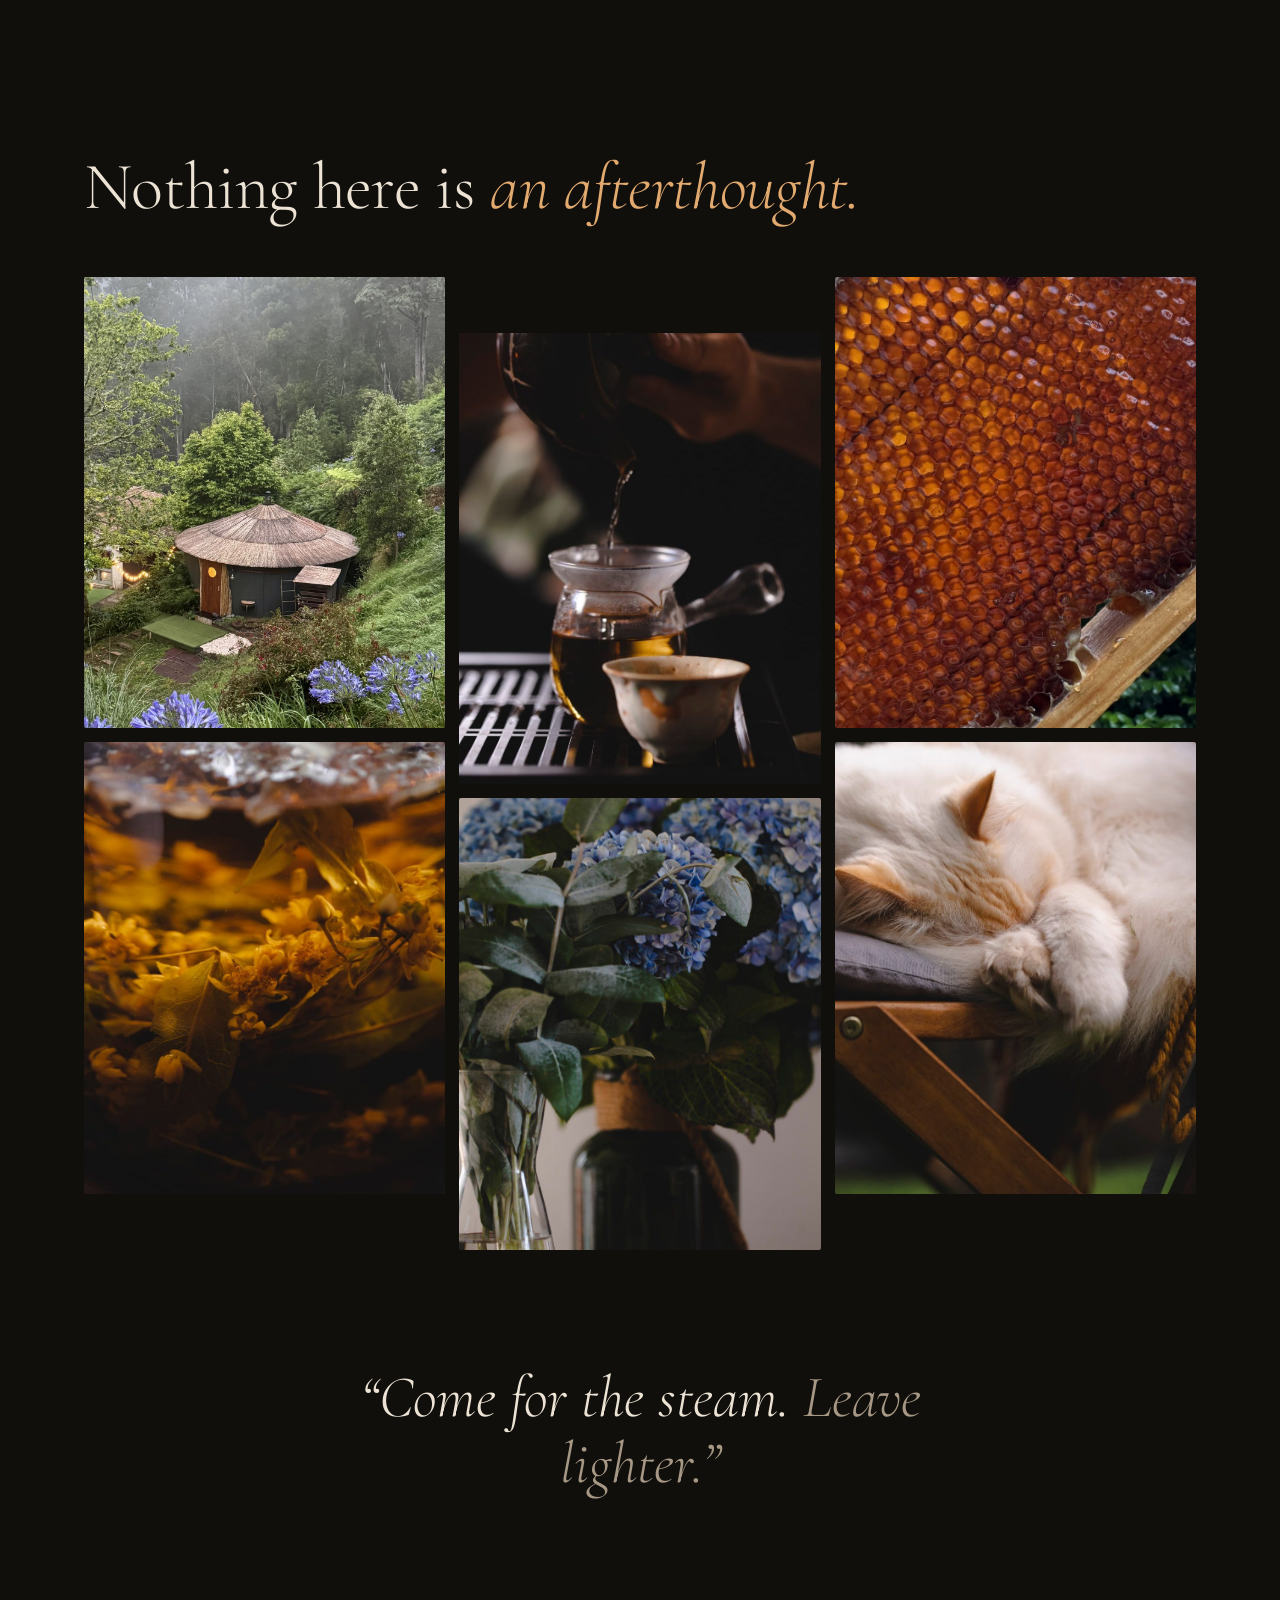
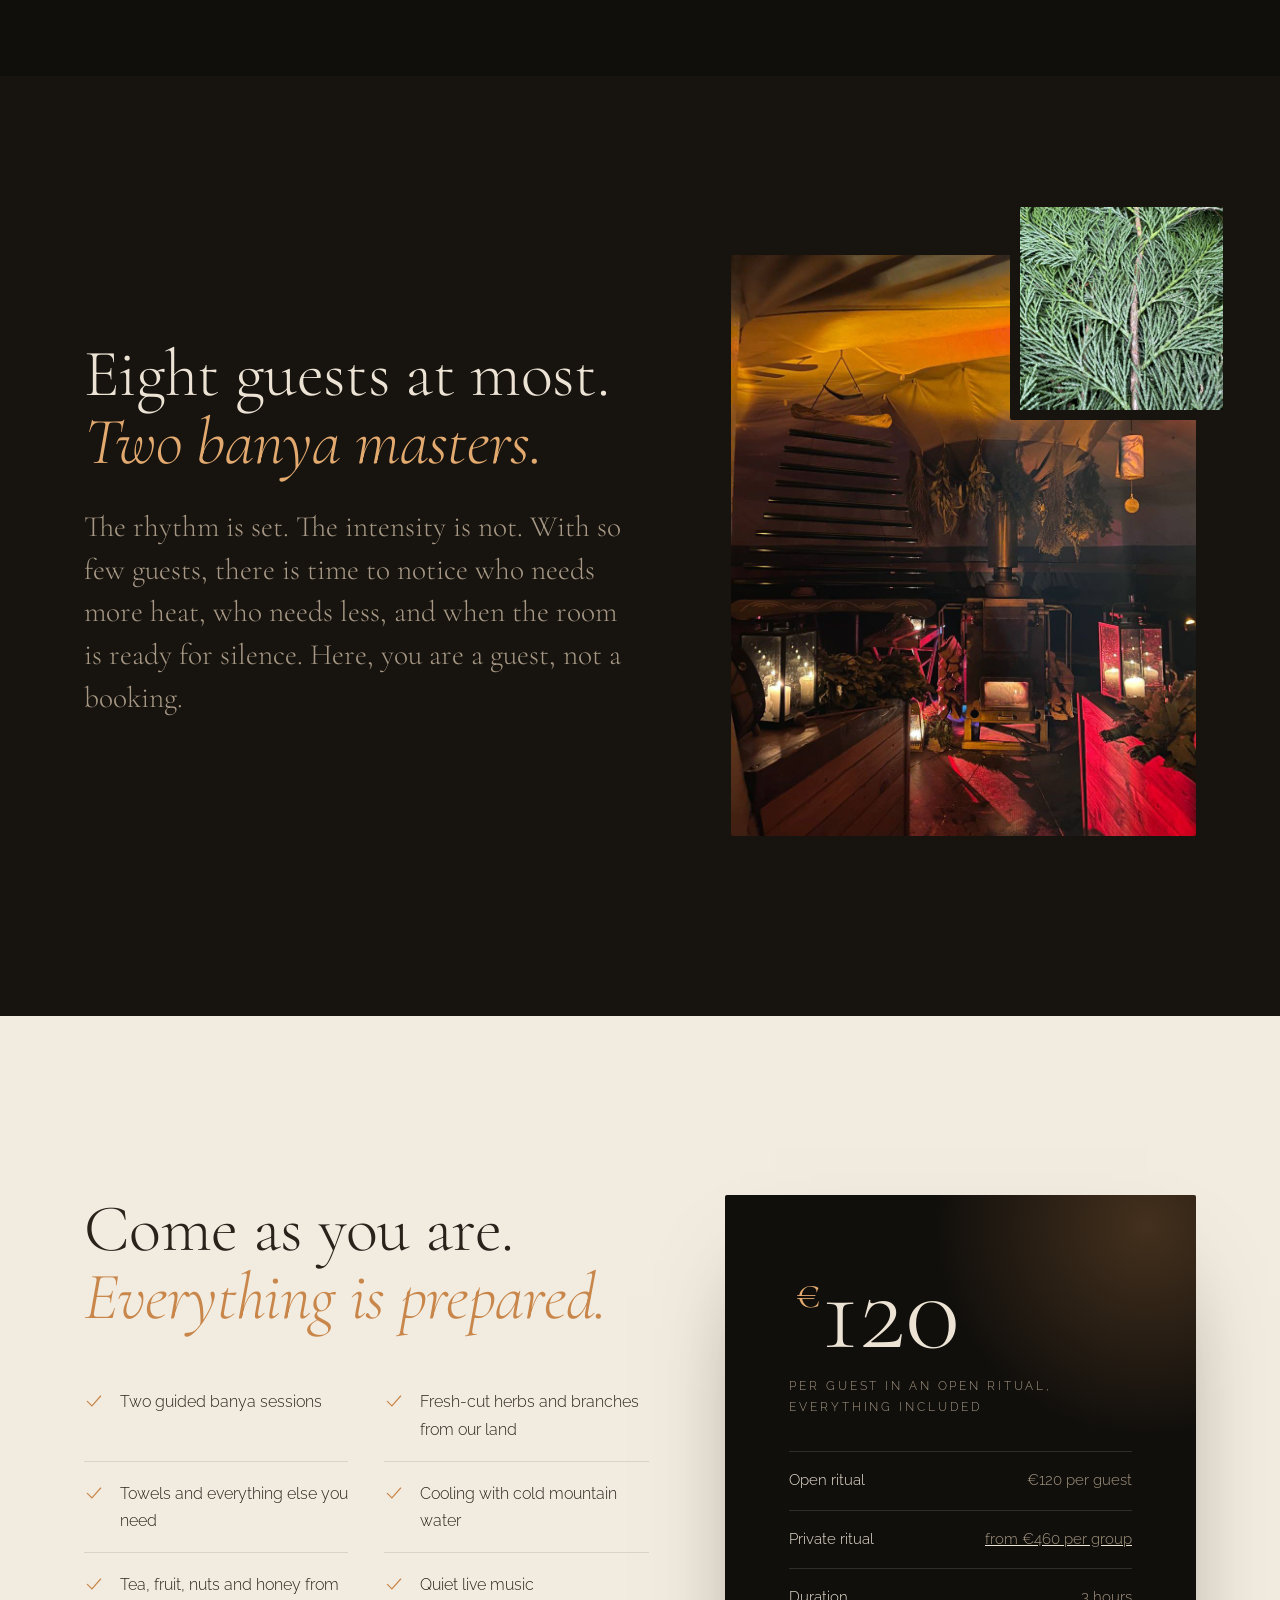
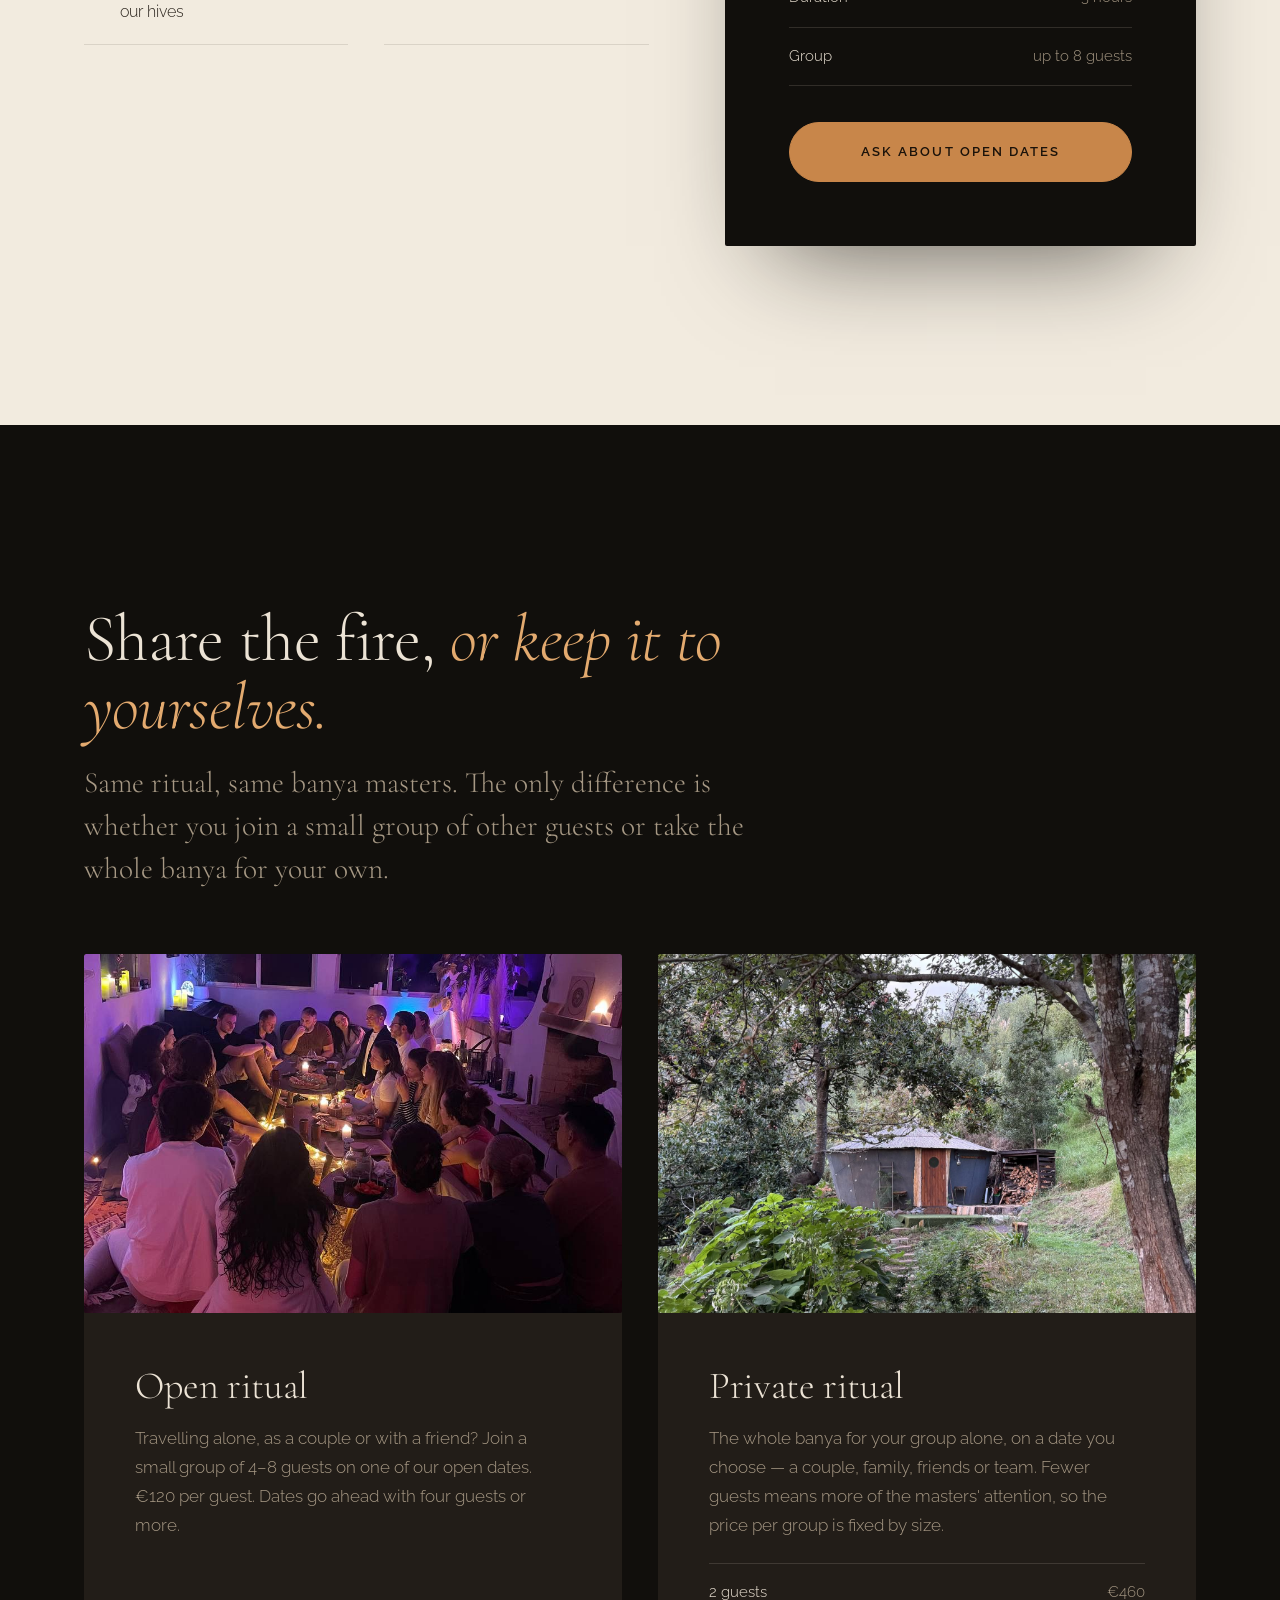
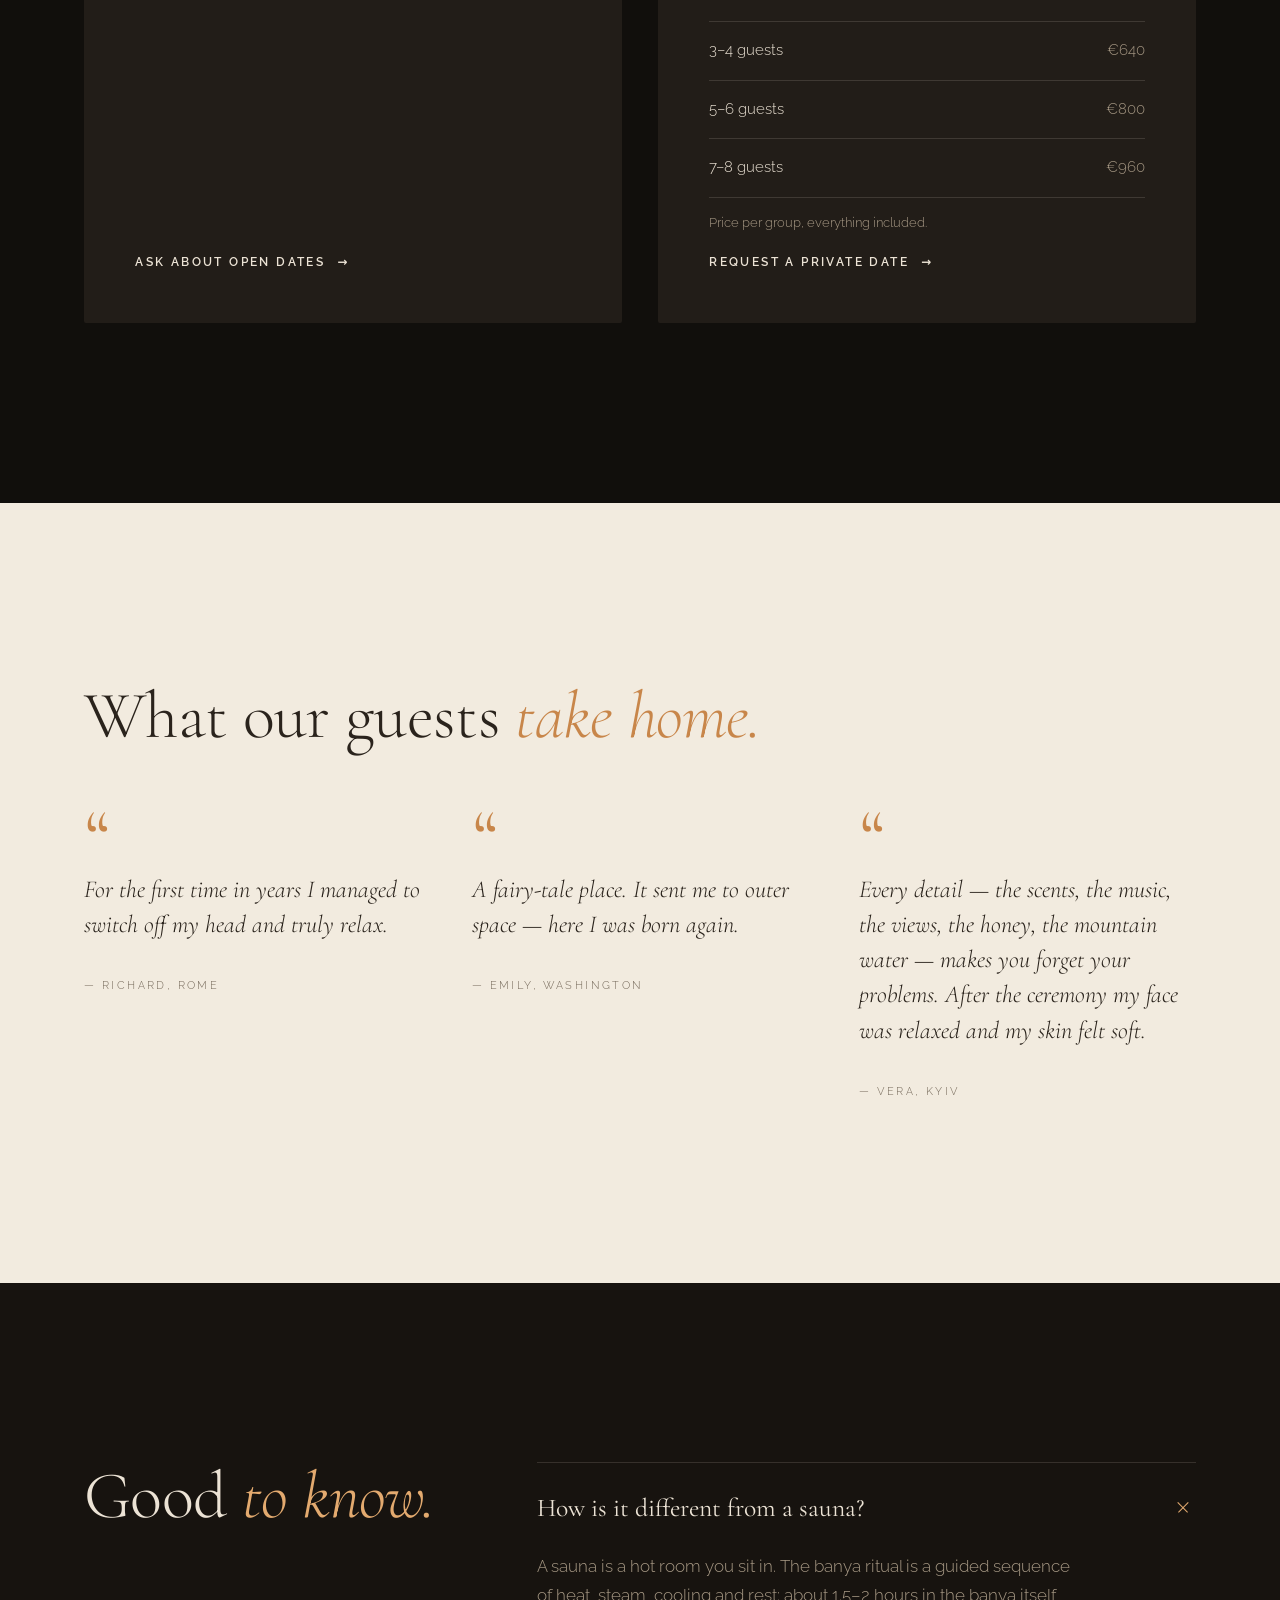
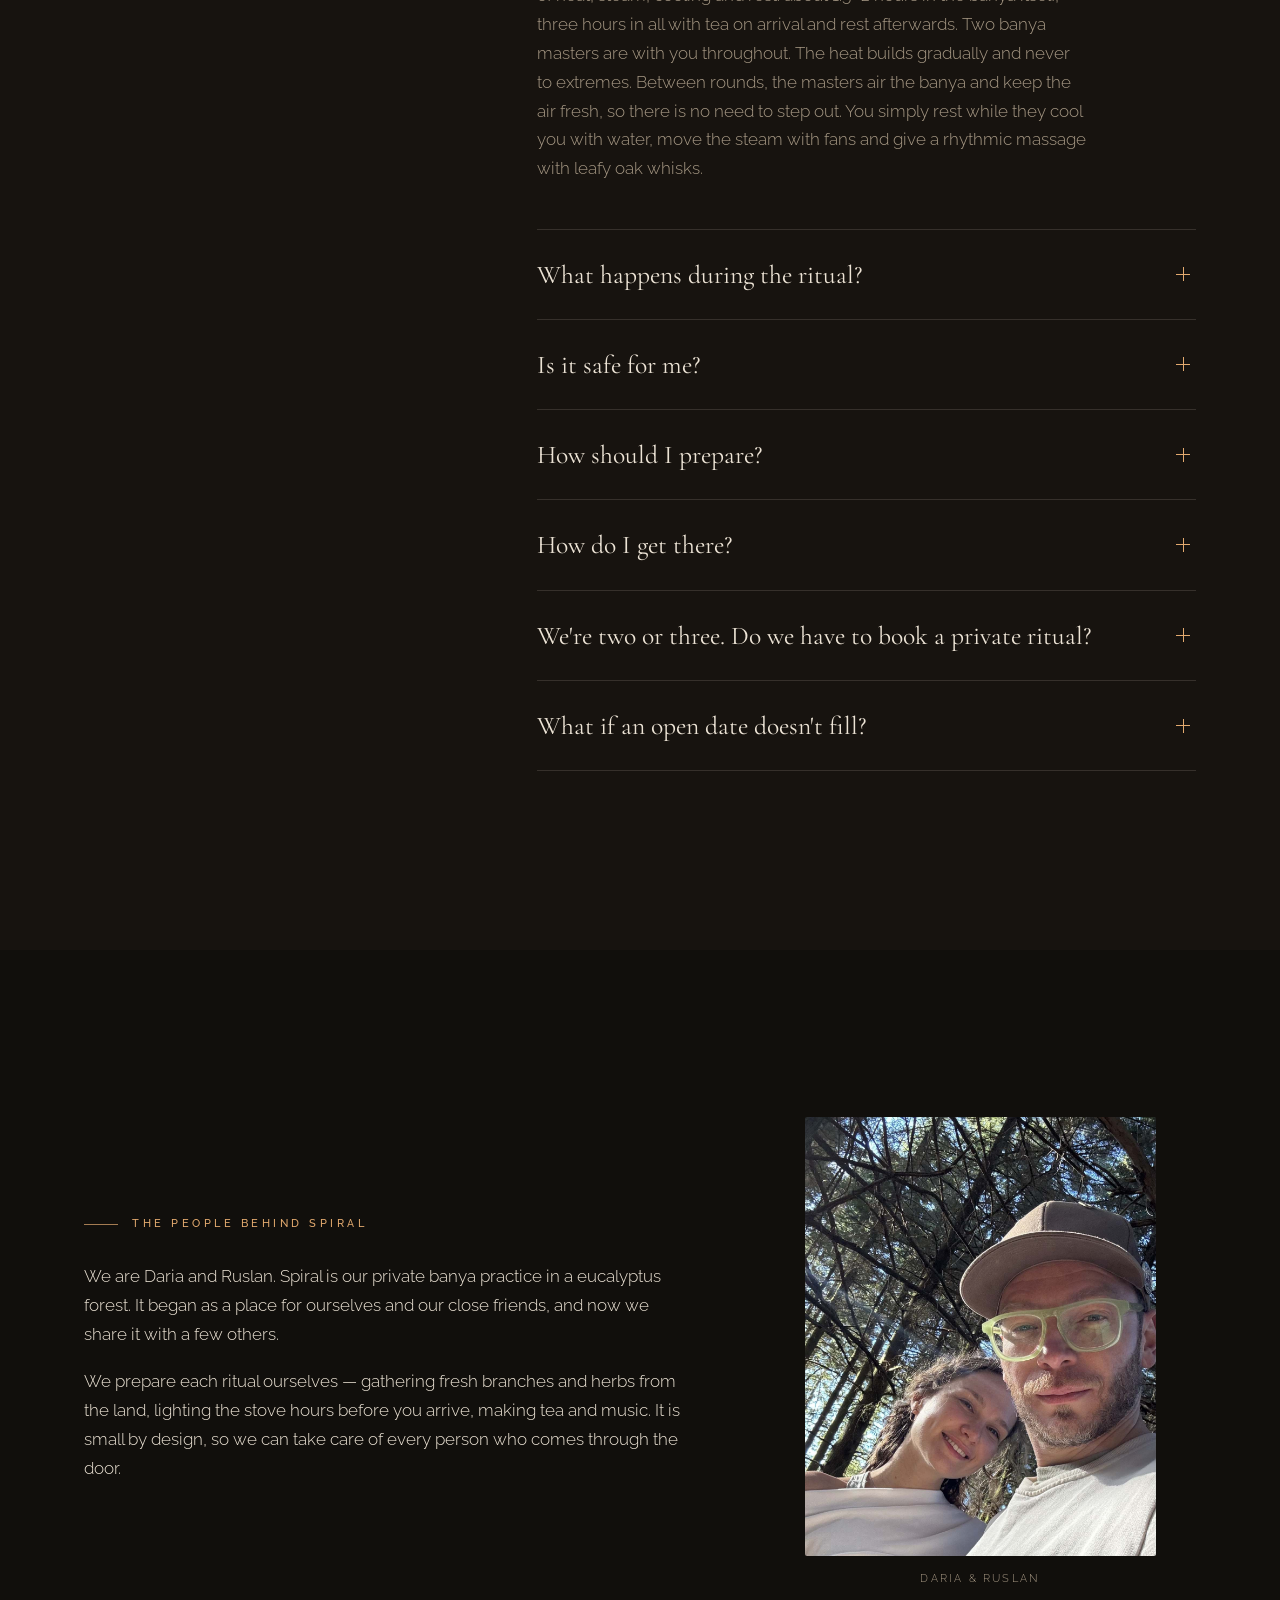
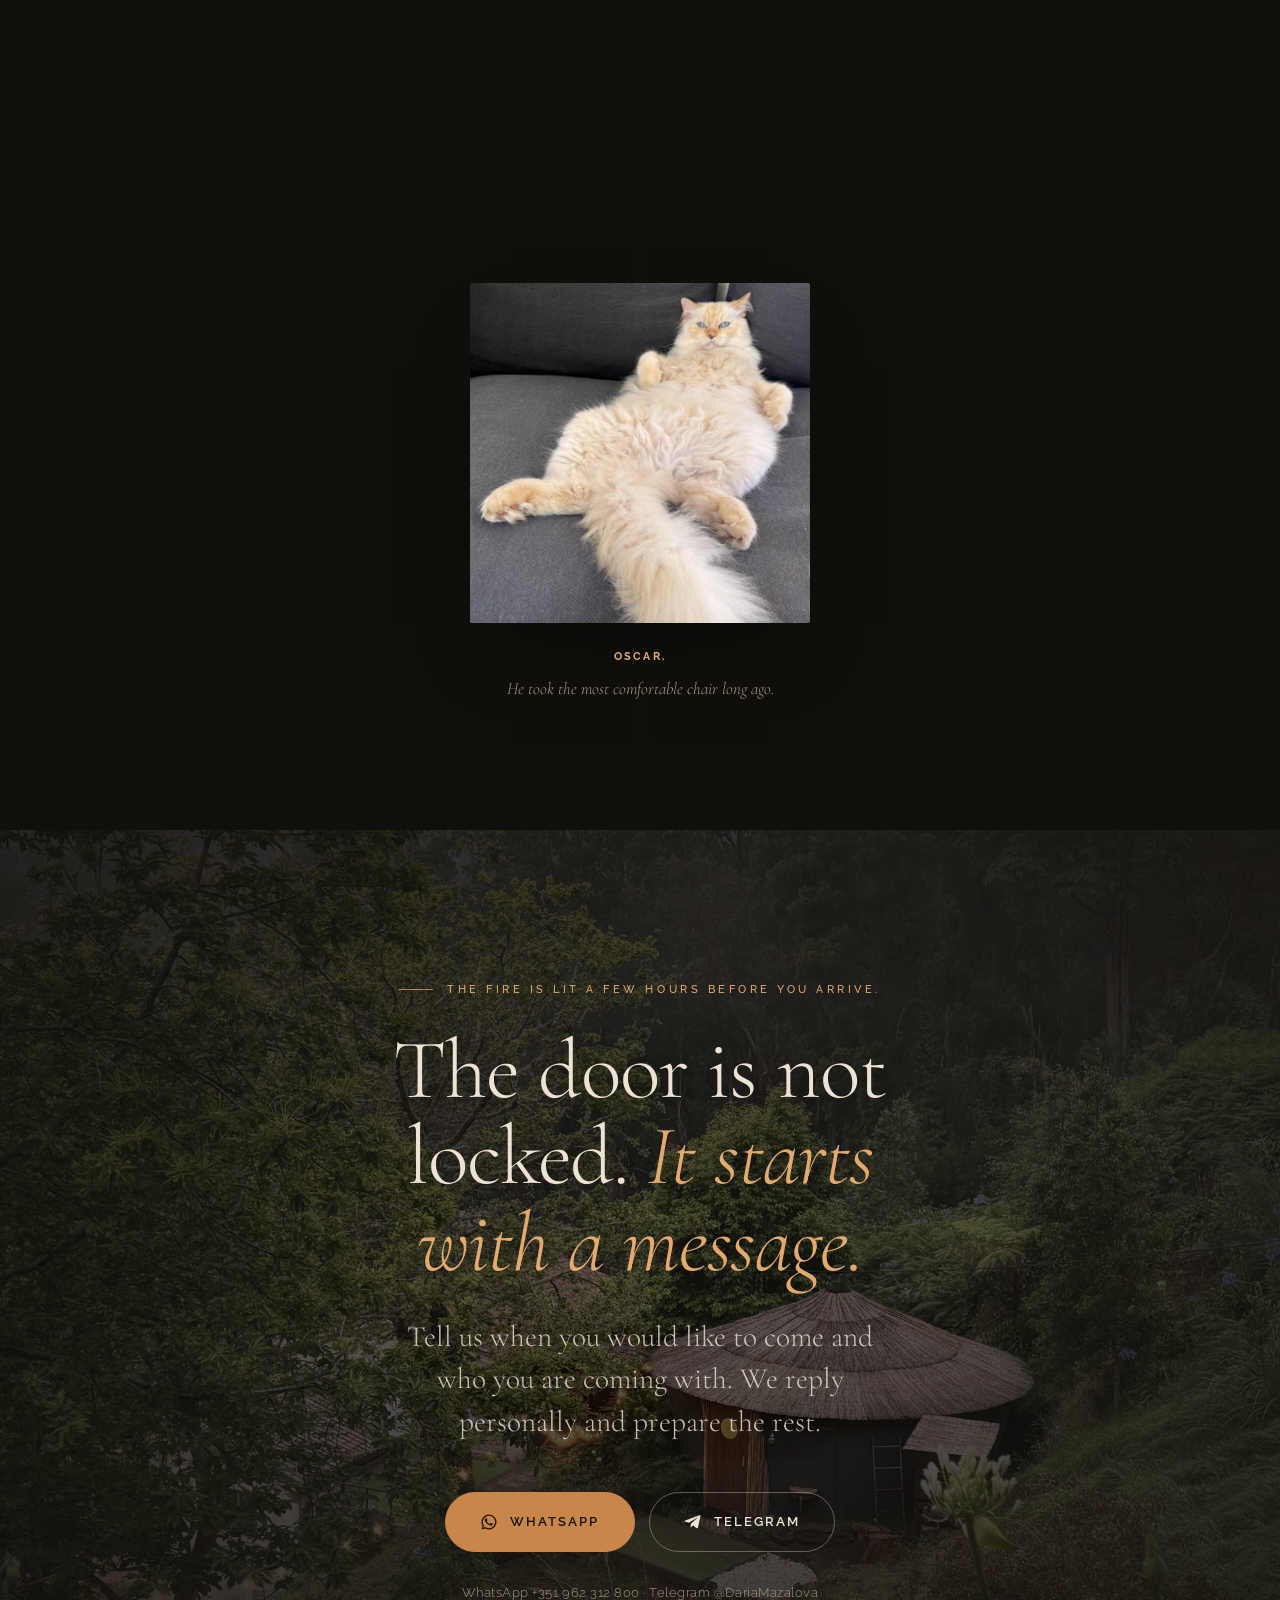
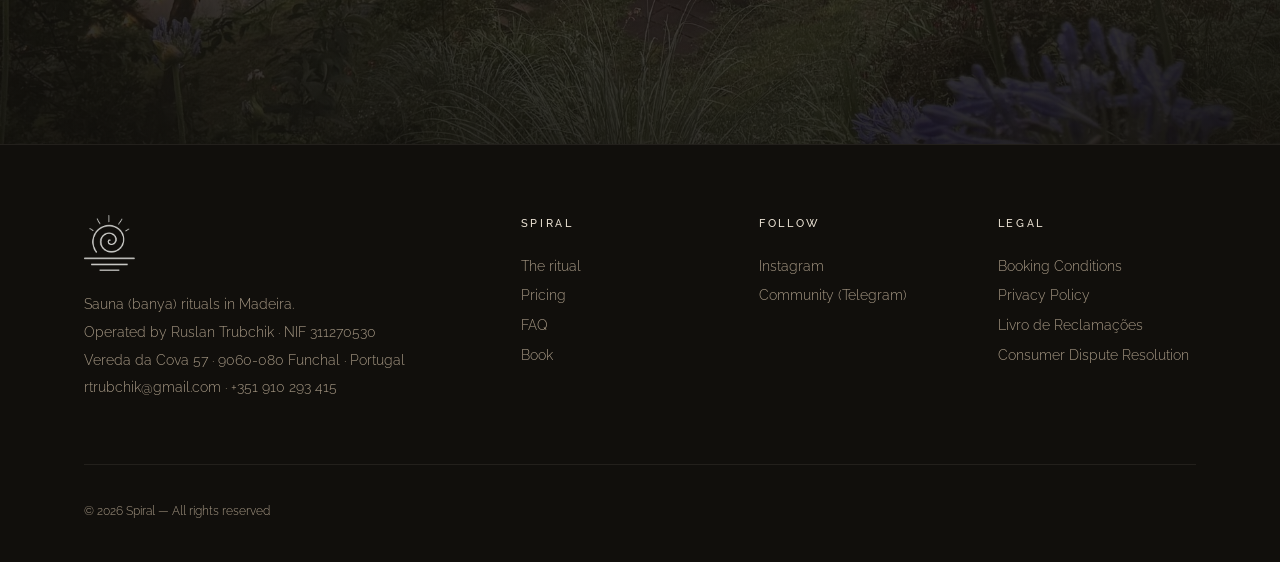
==== commit fde3c540: "Publish new Spiral homepage" ====
--- a/index.html
+++ b/index.html
@@ -3,197 +3,981 @@
 <head>
   <meta charset="UTF-8" />
   <meta name="viewport" content="width=device-width, initial-scale=1.0" />
-  <title>Spiral Park Madeira</title>
-  <meta name="description" content="A gathering place in the forests of Madeira — music, steam ceremonies, art and co-creation." />
+  <title>Forest Sauna (Banya) Ritual in Madeira | Spiral</title>
+  <meta name="description" content="A private wood-fired banya ritual in a eucalyptus forest near Funchal, Madeira. Fresh herbs, mountain water, live music, two banya masters and no more than eight guests." />
+  <meta name="theme-color" content="#14110e" />
+  <meta name="robots" content="index, follow" />
+  <link rel="canonical" href="https://www.spiralpark.com/" />
   <link rel="icon" href="favicon/favicon.ico" sizes="48x48" />
   <link rel="icon" type="image/svg+xml" href="favicon/favicon.svg" />
   <link rel="icon" type="image/png" sizes="96x96" href="favicon/favicon-96x96.png" />
   <link rel="apple-touch-icon" href="favicon/apple-touch-icon.png" />
   <link rel="manifest" href="favicon/site.webmanifest" />
+  <link rel="preload" as="image" href="images/steam/spi-hero-poster.jpg" />
+  <meta property="og:title" content="Spiral — Forest Sauna Ritual in Madeira" />
+  <meta property="og:description" content="A private banya practice in a eucalyptus forest near Funchal. Steam, mountain water, fresh herbs, live music and up to eight guests." />
+  <meta property="og:image" content="https://www.spiralpark.com/images/steam/spi-hero-poster.jpg" />
+  <meta property="og:url" content="https://www.spiralpark.com/" />
+  <meta property="og:type" content="website" />
+  <meta name="twitter:card" content="summary_large_image" />
+  <meta name="twitter:title" content="Spiral — Forest Sauna Ritual in Madeira" />
+  <meta name="twitter:description" content="A private banya practice in a eucalyptus forest near Funchal. Steam, mountain water, fresh herbs, live music and up to eight guests." />
+  <meta name="twitter:image" content="https://www.spiralpark.com/images/steam/spi-hero-poster.jpg" />
   <link rel="preconnect" href="https://fonts.googleapis.com" />
   <link rel="preconnect" href="https://fonts.gstatic.com" crossorigin />
-  <link href="https://fonts.googleapis.com/css2?family=Raleway:wght@300;400;500;600&display=swap" rel="stylesheet" />
-  <link rel="stylesheet" href="style.css" />
+  <link href="https://fonts.googleapis.com/css2?family=Cormorant+Garamond:ital,wght@0,300;0,400;0,500;1,300;1,400&family=Raleway:wght@300;400;500;600&display=swap" rel="stylesheet" />
+
+  <!--
+    ════════════════════════════════════════════════════════════════
+    PHOTOS — how to insert
+    Every dark block with class "ph" is a photo slot. Its label says
+    which photo goes there and the recommended size.
+    To insert a photo, put an <img> inside the slot, e.g.:
+
+      <div class="ph ph--4x5" data-ph="02">
+        <img src="images/steam/02-hands.jpg" alt="Hands gathering eucalyptus" />
+        ...labels stay, the photo covers them...
+      </div>
+
+    The image is cropped automatically (object-fit: cover).
+    Export JPG, quality ~80, sRGB. Warm, low-key, natural light.
+    ════════════════════════════════════════════════════════════════
+  -->
+
+  <style>
+    :root {
+      --ink:      #110f0c;
+      --char:     #17130f;
+      --smoke:    #221d18;
+      --ash:      #3a322a;
+      --linen:    #f2ebdf;
+      --sand:     #e7dccb;
+      --paper:    #faf6ef;
+      --ember:    #c8864a;
+      --ember-lt: #e3aa6f;
+      --moss:     #6b7556;
+      --text-d:   #ece3d5;   /* text on dark */
+      --muted-d:  #a69884;
+      --text-l:   #2a231c;   /* text on light */
+      --muted-l:  #75695a;
+
+      --serif: "Cormorant Garamond", "Times New Roman", serif;
+      --sans:  "Raleway", system-ui, sans-serif;
+
+      --wrap: 1240px;
+      --gutter: clamp(20px, 5vw, 64px);
+      --ease: cubic-bezier(.22,.61,.36,1);
+    }
+
+    *, *::before, *::after { box-sizing: border-box; }
+    html { scroll-behavior: smooth; -webkit-text-size-adjust: 100%; }
+    section[id] { scroll-margin-top: 72px; }
+    body {
+      margin: 0;
+      background: var(--ink);
+      color: var(--text-d);
+      font-family: var(--sans);
+      font-weight: 300;
+      font-size: 17px;
+      line-height: 1.7;
+      -webkit-font-smoothing: antialiased;
+      overflow-x: hidden;
+    }
+    img { display: block; max-width: 100%; }
+    a { color: inherit; }
+
+    /* Film grain over the whole page — the "hand-made" texture */
+    body::after {
+      content: "";
+      position: fixed; inset: -50%;
+      pointer-events: none; z-index: 100;
+      opacity: .07;
+      background-image: url("data:image/svg+xml,%3Csvg xmlns='http://www.w3.org/2000/svg' width='200' height='200'%3E%3Cfilter id='n'%3E%3CfeTurbulence type='fractalNoise' baseFrequency='.85' numOctaves='3' stitchTiles='stitch'/%3E%3C/filter%3E%3Crect width='100%25' height='100%25' filter='url(%23n)'/%3E%3C/svg%3E");
+    }
+
+    .wrap { width: 100%; max-width: var(--wrap); margin: 0 auto; padding: 0 var(--gutter); }
+
+    /* ── Type ─────────────────────────────────────────── */
+    .eyebrow {
+      font-family: var(--sans);
+      font-size: 11px; font-weight: 500;
+      letter-spacing: .32em; text-transform: uppercase;
+      color: var(--ember-lt);
+      display: inline-flex; align-items: center; gap: 14px;
+      margin: 0 0 28px;
+    }
+    .eyebrow::before { content: ""; width: 34px; height: 1px; background: currentColor; opacity: .7; }
+    .light .eyebrow { color: var(--ember); }
+
+    h1, h2, h3 { font-family: var(--serif); font-weight: 300; margin: 0; letter-spacing: -.01em; }
+    h1 { font-size: clamp(46px, 7.4vw, 104px); line-height: .98; }
+    h2 { font-size: clamp(38px, 5.2vw, 72px); line-height: 1.02; }
+    h3 { font-size: clamp(26px, 2.6vw, 34px); line-height: 1.15; font-weight: 400; }
+    em, .it { font-style: italic; }
+    h1 em, h2 em { color: var(--ember-lt); }
+    .light h2 em { color: var(--ember); }
+    .lead {
+      font-family: var(--serif);
+      font-size: clamp(22px, 2.3vw, 30px);
+      line-height: 1.45; font-weight: 300;
+    }
+    p { margin: 0 0 1.1em; }
+    .muted { color: var(--muted-d); }
+    .light .muted { color: var(--muted-l); }
+
+    /* ── Buttons ──────────────────────────────────────── */
+    .btn {
+      --bg: var(--ember); --fg: #1a120a;
+      display: inline-flex; align-items: center; justify-content: center; gap: 12px;
+      padding: 18px 34px;
+      border-radius: 999px;
+      background: var(--bg); color: var(--fg);
+      font-family: var(--sans); font-size: 13px; font-weight: 600;
+      letter-spacing: .16em; text-transform: uppercase; text-decoration: none;
+      border: 1px solid var(--bg);
+      transition: background .4s var(--ease), color .4s var(--ease), transform .4s var(--ease), border-color .4s var(--ease);
+      white-space: nowrap;
+    }
+    .btn:hover { background: var(--ember-lt); border-color: var(--ember-lt); transform: translateY(-2px); }
+    .btn svg { width: 18px; height: 18px; flex: none; }
+    .btn--ghost { --bg: transparent; --fg: var(--text-d); border-color: rgba(236,227,213,.35); }
+    .btn--ghost:hover { background: rgba(236,227,213,.08); border-color: var(--text-d); }
+    .light .btn--ghost { --fg: var(--text-l); border-color: rgba(42,35,28,.3); }
+    .light .btn--ghost:hover { background: rgba(42,35,28,.05); border-color: var(--text-l); }
+
+    /* ── Photo placeholder ────────────────────────────── */
+    .ph {
+      position: relative; overflow: hidden;
+      background:
+        radial-gradient(120% 90% at 30% 20%, rgba(200,134,74,.10), transparent 60%),
+        linear-gradient(160deg, #26201a, #15110d);
+      border-radius: 2px;
+      color: rgba(236,227,213,.55);
+      isolation: isolate;
+    }
+    .ph::before { /* thin inner frame */
+      content: ""; position: absolute; inset: 14px;
+      border: 1px dashed rgba(236,227,213,.14);
+      pointer-events: none; z-index: 0;
+    }
+    .ph-label {
+      position: absolute; left: 28px; right: 28px; bottom: 26px; z-index: 0;
+      font-family: var(--sans); font-size: 11px; line-height: 1.6; letter-spacing: .06em;
+    }
+    .ph-label b {
+      display: block; font-weight: 600; letter-spacing: .22em; text-transform: uppercase;
+      color: var(--ember-lt); margin-bottom: 6px; font-size: 10px;
+    }
+    .ph-label span { display: block; opacity: .75; }
+    .ph img, .ph video { position: absolute; inset: 0; width: 100%; height: 100%; object-fit: cover; z-index: 1; }
+    @media (max-width: 720px) {
+      .hero > .ph .ph-label, .final > .ph .ph-label { top: 84px; bottom: auto; left: 28px; right: 28px; text-align: left; }
+      .hero > .ph .ph-label span, .final > .ph .ph-label span,
+      .ph-small .ph-label span, .ph-stack .ph:last-child .ph-label span { display: none; }
+      .ph-small .ph-label, .ph-stack .ph:last-child .ph-label { left: 18px; right: 18px; bottom: 16px; }
+    }
+    .ph--16x9 { aspect-ratio: 16/9; }
+    .ph--3x2  { aspect-ratio: 3/2; }
+    .ph--4x5  { aspect-ratio: 4/5; }
+    .ph--1x1  { aspect-ratio: 1/1; }
+    .ph--2x3  { aspect-ratio: 2/3; }
+
+    /* ── Reveal ───────────────────────────────────────── */
+    .js .rv { opacity: 0; transform: translateY(28px); transition: opacity 1.2s var(--ease), transform 1.2s var(--ease); }
+    .js .rv.in { opacity: 1; transform: none; }
+    .js .rv.d1 { transition-delay: .12s; } .js .rv.d2 { transition-delay: .24s; } .js .rv.d3 { transition-delay: .36s; }
+    @media (prefers-reduced-motion: reduce) { .js .rv { opacity: 1; transform: none; transition: none; } .steam i { animation: none !important; } }
+
+    /* ── Nav ──────────────────────────────────────────── */
+    .nav {
+      position: fixed; inset: 0 0 auto; z-index: 50;
+      transition: background .5s var(--ease), backdrop-filter .5s, padding .5s var(--ease), border-color .5s;
+      padding: 26px 0;
+      border-bottom: 1px solid transparent;
+    }
+    .nav.scrolled {
+      background: rgba(17,15,12,.78);
+      backdrop-filter: blur(14px); -webkit-backdrop-filter: blur(14px);
+      padding: 14px 0;
+      border-color: rgba(236,227,213,.07);
+    }
+    .nav .wrap { display: grid; grid-template-columns: 1fr auto 1fr; align-items: center; gap: 24px; }
+    .brand { display: flex; align-items: center; justify-content: center; text-decoration: none; }
+    .nav-right { display: flex; justify-content: flex-end; }
+    .brand img { height: 60px; width: auto; filter: invert(1) sepia(.25) brightness(.95); transition: height .5s var(--ease); }
+    .nav.scrolled .brand img { height: 46px; }
+    @media (max-width: 720px) { .brand img { height: 50px; } .nav.scrolled .brand img { height: 40px; } }
+    .nav-links { display: flex; align-items: center; gap: 38px; }
+    .nav-links a:not(.btn) {
+      text-decoration: none; font-size: 12px; letter-spacing: .2em; text-transform: uppercase;
+      font-weight: 500; color: var(--text-d); opacity: .8; transition: opacity .3s;
+    }
+    .nav-links a:not(.btn):hover { opacity: 1; }
+    .nav .btn { padding: 12px 22px; font-size: 11px; }
+    @media (max-width: 860px) { .nav .wrap { grid-template-columns: minmax(0,1fr) auto minmax(0,1fr); } .nav-links { visibility: hidden; overflow: hidden; } }
+
+    /* ── Hero ─────────────────────────────────────────── */
+    .hero {
+      position: relative; min-height: 100vh; min-height: 100svh;
+      display: flex; align-items: flex-end;
+      padding: 140px 0 clamp(40px, 7vh, 80px);
+      overflow: hidden;
+    }
+    .hero > .ph {
+      position: absolute; inset: 0; border-radius: 0;
+    }
+    .hero > .ph::before { inset: 22px; }
+    .hero > .ph .ph-label { left: auto; right: 44px; bottom: auto; top: 110px; text-align: right; max-width: 300px; }
+    .hero::after { /* legibility gradient over photo */
+      content: ""; position: absolute; inset: 0; z-index: 2; pointer-events: none;
+      background:
+        linear-gradient(180deg, rgba(17,15,12,.6) 0%, rgba(17,15,12,0) 26%),
+        linear-gradient(90deg, rgba(17,15,12,.82) 0%, rgba(17,15,12,.5) 38%, rgba(17,15,12,0) 65%),
+        linear-gradient(0deg, rgba(17,15,12,.95) 0%, rgba(17,15,12,.55) 32%, rgba(17,15,12,0) 60%);
+    }
+    .hero > .ph img, .hero > .ph video { object-position: 50% 50%; }
+    @media (prefers-reduced-motion: reduce) { .hero > .ph video { display: none; } .hero > .ph { background: url("images/steam/spi-hero-poster.jpg") center/cover; } }
+    .final > .ph img { object-position: 60% 50%; }
+    .hero h1, .hero .lead { text-shadow: 0 2px 30px rgba(17,15,12,.55); }
+    @media (max-width: 720px) {
+      .hero::after { background: linear-gradient(180deg, rgba(17,15,12,.55) 0%, rgba(17,15,12,.2) 25%, rgba(17,15,12,.75) 55%, rgba(17,15,12,.96) 100%); }
+    }
+    .hero .wrap { position: relative; z-index: 3; }
+    .hero h1 { max-width: 13ch; margin-bottom: 30px; }
+    .loc {
+      display: flex; width: fit-content; align-items: center; gap: 10px; margin: 0 0 20px;
+      padding: 9px 18px 9px 14px; border-radius: 999px;
+      border: 1px solid rgba(227,170,111,.55); background: rgba(17,15,12,.45);
+      backdrop-filter: blur(8px); -webkit-backdrop-filter: blur(8px);
+      color: var(--ember-lt); font-size: 12px; font-weight: 600; letter-spacing: .18em; text-transform: uppercase; line-height: 1.3;
+    }
+    .loc svg { width: 16px; height: 16px; flex: none; }
+    .hero .lead { max-width: 34ch; color: rgba(236,227,213,.86); margin-bottom: 44px; }
+    .hero .lead:has(+ .hero-sub) { margin-bottom: 14px; }
+    .hero-sub { max-width: 54ch; font-size: 16px; margin-bottom: 40px; color: rgba(236,227,213,.72); text-shadow: 0 2px 20px rgba(17,15,12,.6); }
+    .hero-cta { display: flex; flex-wrap: wrap; gap: 14px; margin-bottom: clamp(48px, 9vh, 96px); }
+    .facts {
+      display: grid; grid-template-columns: repeat(4, 1fr);
+      border-top: 1px solid rgba(236,227,213,.18);
+    }
+    .facts div { padding: 22px 24px 0 0; }
+    .facts b { font-size: clamp(20px, 2vw, 26px) !important; }
+    .facts b { display: block; font-family: var(--serif); font-weight: 400; font-size: clamp(24px, 2.4vw, 32px); line-height: 1.1; color: var(--text-d); }
+    .facts span { font-size: 11px; letter-spacing: .2em; text-transform: uppercase; color: var(--muted-d); }
+    @media (max-width: 720px) { .facts { grid-template-columns: repeat(2, 1fr); row-gap: 8px; } }
+
+    /* Drifting steam — alive even before the photo is in */
+    .steam { position: absolute; inset: 0; z-index: 2; pointer-events: none; overflow: hidden; }
+    .steam i {
+      position: absolute; bottom: -30%; width: 60vw; height: 60vw; border-radius: 50%;
+      background: radial-gradient(closest-side, rgba(236,227,213,.10), transparent);
+      filter: blur(30px);
+      animation: rise 22s linear infinite;
+    }
+    .steam i:nth-child(1) { left: -10%; animation-duration: 26s; }
+    .steam i:nth-child(2) { left: 30%;  animation-duration: 19s; animation-delay: -8s; width: 45vw; height: 45vw; }
+    .steam i:nth-child(3) { left: 60%;  animation-duration: 30s; animation-delay: -14s; }
+    @keyframes rise {
+      0%   { transform: translate3d(0, 0, 0) scale(.8); opacity: 0; }
+      20%  { opacity: 1; }
+      100% { transform: translate3d(8vw, -120vh, 0) scale(1.3); opacity: 0; }
+    }
+
+    .scroll-cue {
+      position: absolute; z-index: 3; right: var(--gutter); bottom: clamp(40px, 7vh, 80px);
+      writing-mode: vertical-rl; font-size: 10px; letter-spacing: .4em; text-transform: uppercase;
+      color: var(--muted-d); text-decoration: none; display: flex; align-items: center; gap: 16px;
+    }
+    .scroll-cue::after { content: ""; width: 1px; height: 64px; background: linear-gradient(var(--muted-d), transparent); }
+    @media (max-width: 720px) { .scroll-cue { display: none; } }
+
+    /* ── Sections ─────────────────────────────────────── */
+    .sec { padding: clamp(96px, 14vw, 180px) 0; position: relative; }
+    .light { background: var(--linen); color: var(--text-l); }
+    .paper { background: var(--paper); }
+    .dark2 { background: var(--char); }
+
+    /* Hand-drawn divider (a single imperfect brush line) */
+    .brush { display: block; width: 120px; height: 14px; color: var(--ember); margin: 0 0 36px; }
+
+    /* Manifesto */
+    .manifesto .wrap { display: grid; grid-template-columns: 5fr 6fr; gap: clamp(40px, 7vw, 110px); align-items: center; }
+    .manifesto h2 { margin-bottom: 36px; }
+    .manifesto .lead { color: var(--text-l); margin-bottom: 28px; }
+    .manifesto .ph { box-shadow: 0 40px 80px -40px rgba(42,35,28,.45); }
+    .manifesto .ph-wrap { position: relative; }
+    .manifesto .ph-small {
+      position: absolute; width: 42%; left: -18%; bottom: -12%;
+      border: 10px solid var(--linen);
+    }
+    .signature { font-family: var(--serif); font-style: italic; font-size: 22px; color: var(--muted-l); margin-top: 30px; }
+    @media (max-width: 900px) {
+      .manifesto .wrap { grid-template-columns: 1fr; }
+      .manifesto .ph-small { left: auto; right: -4%; bottom: -10%; width: 44%; }
+      .manifesto .ph-wrap { margin: 0 4% 40px 0; }
+    }
+
+    /* Elements */
+    .elements-head { display: grid; grid-template-columns: 1fr 1fr; gap: 40px; align-items: end; margin-bottom: clamp(56px, 8vw, 96px); }
+    .elements-head p { max-width: 46ch; }
+    .elements { display: grid; grid-template-columns: repeat(3, 1fr); border-top: 1px solid rgba(236,227,213,.12); border-left: 1px solid rgba(236,227,213,.12); }
+    .el { padding: clamp(32px, 4vw, 52px); border-right: 1px solid rgba(236,227,213,.12); border-bottom: 1px solid rgba(236,227,213,.12); transition: background .6s var(--ease); }
+    .el:hover { background: rgba(200,134,74,.05); }
+    .el svg { width: 44px; height: 44px; color: var(--ember-lt); margin-bottom: 30px; stroke-width: 1.1; }
+    .el h3 { margin-bottom: 12px; }
+    .el p { color: var(--muted-d); font-size: 15.5px; margin: 0; }
+    .el .n { font-family: var(--serif); font-style: italic; font-size: 15px; color: var(--muted-d); float: right; }
+    @media (max-width: 900px) { .elements-head { grid-template-columns: 1fr; } .elements { grid-template-columns: 1fr 1fr; } }
+    @media (max-width: 560px) { .elements { grid-template-columns: 1fr; } }
+
+    /* Ritual (3 acts) */
+    .ritual-intro { text-align: center; max-width: 760px; margin: 0 auto clamp(64px, 8vw, 110px); }
+    .ritual-intro .eyebrow { justify-content: center; }
+    .ritual-intro .eyebrow::after { content: ""; width: 34px; height: 1px; background: currentColor; opacity: .7; }
+    .ritual-intro h2 { margin-bottom: 26px; }
+    .ritual-intro .lead { max-width: 60ch; margin: 28px auto 0; }
+    .ritual-intro .muted { max-width: 60ch; margin: 8px auto 0; }
+    .act { display: grid; grid-template-columns: 5fr 6fr; gap: clamp(36px, 6vw, 96px); align-items: center; }
+    .act + .act { margin-top: clamp(80px, 11vw, 150px); }
+    .act:nth-child(even) { grid-template-columns: 6fr 5fr; }
+    .act:nth-child(even) .act-media { order: 2; }
+    .act h3 + p { font-size: 18px; }
+    .act-num {
+      font-family: var(--serif); font-style: italic; font-weight: 300;
+      font-size: clamp(90px, 11vw, 150px); line-height: .8; color: var(--ember);
+      opacity: .9; margin-bottom: 20px; display: block;
+    }
+    .act-time { font-size: 11px; letter-spacing: .26em; text-transform: uppercase; color: var(--muted-l); margin-bottom: 16px; display: block; }
+    .act h3 { font-size: clamp(34px, 3.6vw, 50px); font-weight: 300; margin-bottom: 22px; }
+    .act p { color: var(--muted-l); max-width: 44ch; }
+    .act ul { list-style: none; padding: 0; margin: 26px 0 0; border-top: 1px solid rgba(42,35,28,.14); }
+    .act li { padding: 12px 0; border-bottom: 1px solid rgba(42,35,28,.14); font-size: 15px; display: flex; gap: 14px; }
+    .act li::before { content: "—"; color: var(--ember); }
+    @media (max-width: 900px) {
+      .act, .act:nth-child(even) { grid-template-columns: 1fr; }
+      .act:nth-child(even) .act-media { order: 0; }
+    }
+
+    /* Hand-made gallery */
+    .gallery-head { display: flex; justify-content: space-between; align-items: end; gap: 40px; flex-wrap: wrap; margin-bottom: 56px; }
+    .gallery-head p { max-width: 40ch; margin: 0; }
+    .gallery { display: grid; grid-template-columns: repeat(3, 1fr); gap: 14px; align-items: start; }
+    .gallery .ph { aspect-ratio: 4/5; }
+    .gallery { padding-bottom: 56px; }
+    .gallery .ph:nth-child(3n+2) { transform: translateY(56px); }
+    .js .gallery .rv:nth-child(3n+2):not(.in) { transform: translateY(84px); }
+    .quote-band { margin-top: clamp(72px, 9vw, 120px); text-align: center; }
+    .quote-band blockquote { margin: 0 auto; max-width: 22ch; font-family: var(--serif); font-weight: 300; font-style: italic; font-size: clamp(34px, 4.6vw, 62px); line-height: 1.12; }
+    @media (max-width: 700px) {
+      .gallery { grid-template-columns: 1fr 1fr; gap: 10px; }
+      .gallery { padding-bottom: 36px; }
+      .gallery .ph:nth-child(3n+2), .js .gallery .rv:nth-child(3n+2):not(.in) { transform: none; }
+      .gallery .ph:nth-child(even) { transform: translateY(36px); }
+    }
+
+    /* Small by design */
+    .small .wrap { display: grid; grid-template-columns: 6fr 5fr; gap: clamp(40px, 7vw, 110px); align-items: center; }
+    .small h2 { margin-bottom: 30px; }
+    .stats { display: grid; grid-template-columns: repeat(3, 1fr); gap: 24px; margin: 46px 0 40px; padding: 34px 0; border-top: 1px solid rgba(236,227,213,.14); border-bottom: 1px solid rgba(236,227,213,.14); }
+    .stats b { display: block; font-family: var(--serif); font-weight: 300; font-size: clamp(48px, 5vw, 70px); line-height: 1; color: var(--ember-lt); }
+    .stats span { font-size: 11px; letter-spacing: .2em; text-transform: uppercase; color: var(--muted-d); }
+    .small .ph-stack { position: relative; }
+    .small .ph-stack .ph:last-child { position: absolute; width: 48%; right: -8%; top: -10%; border: 10px solid var(--char); }
+    @media (max-width: 900px) { .small .wrap { grid-template-columns: 1fr; } .small .ph-stack { order: -1; margin-right: 8%; } .small .ph-stack .ph:last-child { right: -6%; top: -6%; } }
+
+    /* Included + price */
+    .offer .wrap { display: grid; grid-template-columns: 6fr 5fr; gap: clamp(40px, 6vw, 90px); align-items: start; }
+    .included h2 { margin-bottom: 40px; }
+    .inc-list { list-style: none; padding: 0; margin: 0; display: grid; grid-template-columns: 1fr 1fr; column-gap: 36px; }
+    .inc-list li { display: flex; gap: 16px; align-items: flex-start; padding: 18px 0; border-bottom: 1px solid rgba(42,35,28,.12); font-size: 16px; }
+    .inc-list svg { width: 20px; height: 20px; flex: none; color: var(--ember); margin-top: 3px; }
+    @media (max-width: 560px) { .inc-list { grid-template-columns: 1fr; } }
+
+    .price-card {
+      background: var(--ink); color: var(--text-d);
+      padding: clamp(40px, 5vw, 64px);
+      border-radius: 2px; position: relative; overflow: hidden;
+      box-shadow: 0 50px 100px -50px rgba(17,15,12,.7);
+    }
+    .price-card::before {
+      content: ""; position: absolute; width: 420px; height: 420px; right: -160px; top: -180px; border-radius: 50%;
+      background: radial-gradient(closest-side, rgba(200,134,74,.28), transparent);
+    }
+    .price-card > * { position: relative; }
+    .price-card .eyebrow { margin-bottom: 30px; }
+    .price { font-family: var(--serif); font-weight: 300; font-size: clamp(80px, 9vw, 120px); line-height: .9; }
+    .price sup { font-size: .38em; vertical-align: top; position: relative; top: .35em; margin-left: 6px; color: var(--ember-lt); }
+    .per { font-size: 12px; letter-spacing: .24em; text-transform: uppercase; color: var(--muted-d); margin: 14px 0 34px; }
+    .price-rows { border-top: 1px solid rgba(236,227,213,.14); margin-bottom: 36px; }
+    .price-rows div { display: flex; justify-content: space-between; gap: 20px; padding: 16px 0; border-bottom: 1px solid rgba(236,227,213,.14); font-size: 15px; }
+    .price-rows span:last-child { color: var(--muted-d); text-align: right; }
+    .price-card .btn { width: 100%; }
+    .price-note { font-size: 13px; color: var(--muted-d); margin: 22px 0 0; text-align: center; }
+    @media (max-width: 900px) { .offer .wrap { grid-template-columns: 1fr; } }
+
+    /* Formats: open & private */
+    .formats-head { max-width: 720px; margin-bottom: 64px; }
+    .formats-head h2 { margin-bottom: 22px; }
+    .formats { display: grid; grid-template-columns: 1fr 1fr; gap: clamp(20px, 3vw, 36px); }
+    .format { background: var(--smoke); border-radius: 2px; overflow: hidden; display: flex; flex-direction: column; }
+    .format .body { padding: clamp(32px, 4vw, 52px); display: flex; flex-direction: column; flex: 1; }
+    .format h3 { font-size: clamp(30px, 3vw, 42px); font-weight: 300; margin-bottom: 16px; }
+    .format p { color: var(--muted-d); }
+    .format .tag { font-size: 11px; letter-spacing: .24em; text-transform: uppercase; color: var(--ember-lt); margin-bottom: 18px; }
+    .format .price-rows { margin: 4px 0 0; }
+    .format .price-note { text-align: left; margin: 14px 0 0; }
+    .format .link {
+      margin-top: auto; padding-top: 18px; display: inline-flex; align-items: center; gap: 12px;
+      font-size: 12px; letter-spacing: .2em; text-transform: uppercase; font-weight: 600; text-decoration: none; color: var(--text-d);
+    }
+    .format .link span { display: inline-block; transition: transform .4s var(--ease); }
+    .format .link:hover span { transform: translateX(6px); }
+    @media (max-width: 800px) { .formats { grid-template-columns: 1fr; } }
+
+    /* Voices (reviews) */
+    .voices { display: grid; grid-template-columns: repeat(3, 1fr); gap: clamp(28px, 4vw, 56px); margin-top: 64px; }
+    .voice p { font-family: var(--serif); font-size: clamp(21px, 1.9vw, 25px); line-height: 1.45; font-style: italic; color: var(--text-l); }
+    .voice cite { font-style: normal; font-size: 11px; letter-spacing: .22em; text-transform: uppercase; color: var(--muted-l); }
+    .voice .mark { font-family: var(--serif); font-size: 80px; line-height: .6; color: var(--ember); display: block; margin-bottom: 10px; }
+    .voice--todo p { color: var(--muted-l); }
+    @media (max-width: 900px) { .voices { grid-template-columns: 1fr; } }
+
+    /* FAQ */
+    .faq .wrap { display: grid; grid-template-columns: 4fr 7fr; gap: clamp(40px, 6vw, 100px); }
+    details { border-bottom: 1px solid rgba(236,227,213,.14); }
+    details:first-of-type { border-top: 1px solid rgba(236,227,213,.14); }
+    summary {
+      list-style: none; cursor: pointer; padding: 28px 50px 28px 0; position: relative;
+      font-family: var(--serif); font-size: clamp(22px, 2vw, 27px); font-weight: 400; line-height: 1.3;
+    }
+    summary::-webkit-details-marker { display: none; }
+    summary::after {
+      content: ""; position: absolute; right: 6px; top: 50%; width: 14px; height: 14px; margin-top: -7px;
+      background:
+        linear-gradient(var(--ember-lt), var(--ember-lt)) center/14px 1px no-repeat,
+        linear-gradient(var(--ember-lt), var(--ember-lt)) center/1px 14px no-repeat;
+      transition: transform .4s var(--ease);
+    }
+    details[open] summary::after { transform: rotate(45deg); }
+    details .ans { padding: 0 50px 30px 0; color: var(--muted-d); max-width: 60ch; }
+    details .ans p { margin: 0 0 .9em; }
+    details .ans h4 { font-family: var(--serif); font-weight: 400; font-size: 21px; color: var(--text-d); margin: 1.6em 0 .6em; }
+    details .ans ul { margin: 0 0 1em; padding-left: 1.1em; }
+    details .ans li { margin-bottom: .35em; }
+    details .ans li::marker { color: var(--ember-lt); }
+    details .ans .flow { font-family: var(--serif); font-style: italic; font-size: 22px; color: var(--ember-lt); }
+    @media (max-width: 900px) { .faq .wrap { grid-template-columns: 1fr; } }
+
+    /* Final CTA */
+    .final { position: relative; min-height: 92vh; display: flex; align-items: center; text-align: center; overflow: hidden; padding: 140px 0; }
+    .final > .ph { position: absolute; inset: 0; border-radius: 0; }
+    .final > .ph .ph-label { left: 44px; right: auto; bottom: 44px; text-align: left; max-width: 320px; }
+    .final::after {
+      content: ""; position: absolute; inset: 0; z-index: 2; pointer-events: none;
+      background: radial-gradient(70% 60% at 50% 50%, rgba(17,15,12,.62), rgba(17,15,12,.9));
+    }
+    .final .wrap { position: relative; z-index: 3; }
+    .final .eyebrow { justify-content: center; }
+    .final h2 { font-size: clamp(44px, 6.6vw, 96px); max-width: 15ch; margin: 0 auto 30px; }
+    .final h2, .final .lead { text-shadow: 0 2px 30px rgba(17,15,12,.6); }
+    .final .lead { max-width: 36ch; margin: 0 auto 48px; color: rgba(236,227,213,.82); }
+    .final-cta { display: flex; justify-content: center; flex-wrap: wrap; gap: 14px; }
+    .final small { display: block; margin-top: 30px; color: var(--muted-d); font-size: 13px; letter-spacing: .04em; }
+
+    /* Footer */
+    footer { background: var(--ink); border-top: 1px solid rgba(236,227,213,.08); padding: 70px 0 40px; font-size: 14px; color: var(--muted-d); }
+    footer .wrap { display: grid; grid-template-columns: 2fr 1fr 1fr 1fr; gap: 40px; }
+    footer img { height: 56px; width: auto; filter: invert(1) sepia(.25) brightness(.8); margin-bottom: 22px; }
+    footer h4 { font-family: var(--sans); font-weight: 500; font-size: 11px; letter-spacing: .24em; text-transform: uppercase; color: var(--text-d); margin: 0 0 18px; }
+    footer a { text-decoration: none; display: block; padding: 3px 0; transition: color .3s; }
+    footer a:hover { color: var(--ember-lt); }
+    footer p { margin: 0 0 4px; }
+    .legal { grid-column: 1 / -1; display: flex; justify-content: space-between; flex-wrap: wrap; gap: 12px; padding-top: 36px; margin-top: 20px; border-top: 1px solid rgba(236,227,213,.08); font-size: 12px; }
+    .legal a { display: inline; }
+    @media (max-width: 760px) { footer .wrap { grid-template-columns: 1fr 1fr; } footer .wrap > div:first-child { grid-column: 1 / -1; } }
+
+    /* Mobile sticky booking bar */
+    .mbar {
+      position: fixed; left: 12px; right: 12px; bottom: 12px; z-index: 60;
+      display: none; align-items: center; justify-content: space-between; gap: 12px;
+      padding: 10px 10px 10px 22px; border-radius: 999px;
+      background: rgba(23,19,15,.9); backdrop-filter: blur(14px); -webkit-backdrop-filter: blur(14px);
+      border: 1px solid rgba(236,227,213,.1);
+      transform: translateY(140%); transition: transform .6s var(--ease);
+    }
+    .mbar.show { transform: none; }
+    .mbar div { font-size: 12px; line-height: 1.3; color: var(--muted-d); }
+    .mbar b { display: block; font-family: var(--serif); font-size: 20px; font-weight: 400; color: var(--text-d); }
+    .mbar .btn { padding: 14px 22px; font-size: 11px; }
+    @media (max-width: 720px) { .mbar { display: flex; } footer { padding-bottom: 110px; } }
+
+    /* ── Split blocks (photo + text) — Hosts ───────────── */
+    .split { padding: clamp(80px, 12vw, 150px) 0; }
+    .split .wrap { display: grid; grid-template-columns: 5fr 7fr; gap: clamp(36px, 6vw, 90px); align-items: center; }
+    .split.rev .wrap { grid-template-columns: 7fr 5fr; }
+    .split.rev .split-media { order: 2; }
+    .split-media { position: relative; }
+    .split-media img { width: 100%; border-radius: 2px; }
+    .split-media figcaption {
+      margin-top: 14px; font-size: 11px; letter-spacing: .2em; text-transform: uppercase;
+      color: var(--muted-d); text-align: center;
+    }
+    @media (max-width: 820px) {
+      .split .wrap, .split.rev .wrap { grid-template-columns: 1fr; }
+      .split.rev .split-media { order: 0; }
+    }
+
+    /* ── Oscar block ──────────────────────────────────── */
+    .oscar-sec { padding: clamp(60px, 9vw, 110px) 0; text-align: center; }
+    .oscar-frame { display: inline-block; width: min(340px, 46%); min-width: 220px; }
+    .oscar-frame img { width: 100%; border-radius: 2px; box-shadow: 0 40px 80px -40px rgba(0,0,0,.6); }
+    .oscar-sec figcaption {
+      margin-top: 16px; font-family: var(--serif); font-size: 17px; font-style: italic;
+      color: var(--muted-d);
+    }
+    .oscar-sec figcaption b { font-style: normal; font-family: var(--sans); font-size: 11px; letter-spacing: .2em; text-transform: uppercase; color: var(--ember-lt); display: block; margin-bottom: 8px; }
+  </style>
 </head>
-<body>
+<body id="top">
+  <script>document.documentElement.classList.add('js');</script>
 
   <!-- ═══ NAV ═══ -->
-  <header class="site-nav" id="site-nav">
-    <div class="nav-inner">
-      <a href="/" class="nav-logo">
-        <img src="lgsp.png" alt="Spiral Park Madeira" class="nav-logo-img" />
+  <header class="nav" id="nav">
+    <div class="wrap">
+      <nav class="nav-links">
+        <a href="#ritual">The ritual</a>
+        <a href="#offer">Pricing</a>
+        <a href="#faq">FAQ</a>
+      </nav>
+      <a href="#top" class="brand" aria-label="Spiral — home">
+        <img src="lgsp.png" alt="Spiral logo" />
       </a>
-      <nav class="nav-links">
-        <a href="#events">Events</a>
-        <a href="#projects">Projects</a>
-        <a href="#guests">Guests</a>
-      </nav>
+      <div class="nav-right">
+        <a href="#book" class="btn">Request an invitation</a>
+      </div>
     </div>
   </header>
 
-  <!-- ═══ HERO ═══ -->
-  <section class="hero" id="hero">
-    <div class="hero-content">
-      <p class="hero-label">SPIRAL PARK · MADEIRA</p>
-      <h1 class="hero-text">
-        A space to connect<br>
-        with yourself, nature,<br>
-        and others — to co-create
-      </h1>
-      <a href="#about" class="btn btn-hero">Learn More</a>
-    </div>
-  </section>
-
-  <!-- ═══ UPCOMING EVENTS ═══ -->
-  <section class="section events-section" id="events">
-    <div class="container">
-      <p class="section-label">SCHEDULE</p>
-      <h2 class="section-title">Upcoming Events</h2>
-
-      <div class="cards-grid">
-
-        <div class="event-card">
-          <div class="video-wrapper">
-            <iframe
-              src="https://www.youtube.com/embed/Zh53Q7Q0yWs?rel=0"
-              title="Spiral Flow #6"
-              frameborder="0"
-              allow="accelerometer; autoplay; clipboard-write; encrypted-media; gyroscope; picture-in-picture"
-              allowfullscreen
-            ></iframe>
-          </div>
-          <p class="event-date">In April 2026</p>
-          <p class="event-title">Spiral Flow</p>
-          <p class="event-subtitle">Musical improvisation of our community</p>
+  <!-- ═══ 1. HERO ═══ -->
+  <section class="hero">
+    <div class="ph">
+      <video autoplay muted loop playsinline preload="auto" poster="images/steam/spi-hero-poster.jpg" aria-label="Mist drifting over the eucalyptus forest above Funchal">
+        <source src="video/spi-hero-720.mp4" type="video/mp4" media="(max-width: 900px)" />
+        <source src="video/spi-hero-1080.mp4" type="video/mp4" />
+      </video>
+    </div>
+    <div class="steam" aria-hidden="true"><i></i><i></i><i></i></div>
+
+    <div class="wrap">
+      <p class="loc rv"><svg viewBox="0 0 24 24" fill="none" stroke="currentColor" stroke-width="1.5" stroke-linecap="round" stroke-linejoin="round" aria-hidden="true"><path d="M12 21s-7-6.2-7-11.5a7 7 0 0 1 14 0C19 14.8 12 21 12 21Z"/><circle cx="12" cy="9.5" r="2.5"/></svg>Just 15 minutes from central Funchal</p>
+      <p class="eyebrow rv">A private banya practice · Madeira</p>
+      <h1 class="rv">Forest Sauna <em>(Banya) ritual</em></h1>
+      <p class="lead rv d1">Rooted in Slavic tradition, shaped into a slower, gentler ritual of our own.</p>
+      <p class="hero-sub muted rv d1">Fresh-cut herbs and branches from our land, mountain water and slow, even heat — an intimate, carefully guided experience in a quiet mountain forest.</p>
+      <div class="hero-cta rv d2">
+        <a href="#book" class="btn">Request an invitation</a>
+        <a href="#ritual" class="btn btn--ghost">Discover the ritual</a>
+      </div>
+      <div class="facts rv d3">
+        <div><b>3 hours</b></div>
+        <div><b>Up to 8 guests</b></div>
+        <div><b>2 banya masters</b></div>
+        <div><b>From €120 per guest</b></div>
+      </div>
+    </div>
+    <a href="#story" class="scroll-cue">Scroll</a>
+  </section>
+
+  <!-- ═══ 2. MANIFESTO ═══ -->
+  <section class="sec light manifesto" id="story">
+    <div class="wrap">
+      <div>
+        <h2 class="rv">You will smell it <em>before you see it.</em></h2>
+        <p class="lead rv d1">Eucalyptus and cypress, cut on our land that morning and still damp. A wood fire, lit hours before you arrive. Oak branches soaking in mountain water. Honey from our own hives. No essential oils, nothing out of a box, and nothing is rushed.</p>
+        <p class="rv d2 muted">Heat from a wood stove is a different heat. It rises in soft waves, smells of smoke and resin, and settles into the body slowly. The banya masters tend the fire themselves and read the room. When you step outside, the forest is cool and quiet, and the mountain water is colder than you expect.</p>
+      </div>
+      <div class="ph-wrap rv d1">
+        <div class="ph ph--4x5">
+          <img src="images/steam/02-eucalyptus.jpg" alt="Fresh eucalyptus leaves on wood" loading="lazy" />
         </div>
-
-        <div class="event-card">
-          <a href="spiral-steam.html" class="card-img-link">
-            <img src="images/steam-ceremony.jpg" alt="Steam ceremony" class="event-img" />
-          </a>
-          <p class="event-date">Every Thursday</p>
-          <a href="spiral-steam.html" class="event-title-link">Steam ceremony</a>
+        <div class="ph ph--1x1 ph-small">
+          <img src="images/steam/03-lantern.jpg" alt="Candle lantern and singing bowl" loading="lazy" />
         </div>
-
-      </div>
-
-      <div class="section-cta">
-        <p class="cta-text">Find more events in our Telegram channel</p>
-        <a href="https://t.me/+J0U1CG0tSghhNWIy" target="_blank" class="btn btn-tg">
-          Join Telegram Channel
+      </div>
+    </div>
+  </section>
+
+  <!-- ═══ 3. THE RITUAL ═══ -->
+  <section class="sec light paper" id="ritual">
+    <div class="wrap">
+      <div class="ritual-intro">
+        <h2 class="rv">Three acts. <em>One long exhale.</em></h2>
+        <p class="lead rv d1">The ritual follows a rhythm we have refined over the years: heat, cooling, rest, and heat again. Each round builds gently on the last, so the body warms deeply and gradually — never through sudden or extreme heat.</p>
+      </div>
+
+      <div class="acts">
+        <article class="act">
+          <div class="act-media rv">
+            <div class="ph ph--4x5">
+              <img src="images/steam/04-tea.jpg" alt="Herbal tea being poured" loading="lazy" />
+            </div>
+          </div>
+          <div class="act-text rv d1">
+            <span class="act-num">I</span>
+            <h3>Arrive</h3>
+            <p>Linden-blossom tea, honeycomb from our hives and fruit from the land. Shoes off, phone away. Your banya masters get to know you and talk you through what lies ahead.</p>
+          </div>
+        </article>
+
+        <article class="act">
+          <div class="act-media rv">
+            <div class="ph ph--4x5">
+              <img src="images/steam/05-steam-room.jpg" alt="Warm glow inside the Spiral banya" loading="lazy" />
+            </div>
+          </div>
+          <div class="act-text rv d1">
+            <span class="act-num">II</span>
+            <h3>Banya</h3>
+            <p>Rounds of steam that build slowly. An infusion of fresh herbs poured onto the hot stones, steam moved around the body with fans, a rhythmic massage with leafy oak whisks, quiet live music. Between sessions — cold mountain water and forest air.</p>
+          </div>
+        </article>
+
+        <article class="act">
+          <div class="act-media rv">
+            <div class="ph ph--4x5">
+              <img src="images/steam/06-forest-rest.jpg" alt="Guest in a felt sauna hat resting in the forest after the steam" loading="lazy" />
+            </div>
+          </div>
+          <div class="act-text rv d1">
+            <span class="act-num">III</span>
+            <h3>Rest</h3>
+            <p>Back at the house: tea, fruit and quiet. Nobody hurries you. The body cools down gradually, and you leave warm, deeply relaxed and clear-headed.</p>
+          </div>
+        </article>
+      </div>
+    </div>
+  </section>
+
+  <!-- ═══ 4. GALLERY ═══ -->
+  <section class="sec">
+    <div class="wrap">
+      <div class="gallery-head">
+        <h2 class="rv">Nothing here is <em>an afterthought.</em></h2>
+      </div>
+
+      <div class="gallery">
+        <div class="ph rv"><img src="images/steam/07-sauna-fog.jpg" alt="The Spiral banya in the misty forest" loading="lazy" /></div>
+        <div class="ph rv d1"><img src="images/steam/17-tea-pour.jpg" alt="Herbal tea poured by hand" loading="lazy" /></div>
+        <div class="ph rv d2"><img src="images/steam/09-honeycomb.jpg" alt="Honeycomb from the land" loading="lazy" /></div>
+        <div class="ph rv"><img src="images/steam/18-linden-tea.jpg" alt="Linden-blossom tea brewing" loading="lazy" /></div>
+        <div class="ph rv d1"><img src="images/steam/19-hydrangea.jpg" alt="Hydrangeas and eucalyptus in a vase" loading="lazy" /></div>
+        <div class="ph rv d2"><img src="images/steam/20-cat.jpg" alt="The Spiral cat asleep on a wooden chair" loading="lazy" /></div>
+      </div>
+
+      <div class="quote-band rv">
+        <blockquote>“Come for the steam. <span class="muted">Leave lighter.”</span></blockquote>
+      </div>
+    </div>
+  </section>
+
+  <!-- ═══ 5. SMALL BY DESIGN ═══ -->
+  <section class="sec dark2">
+    <div class="wrap small">
+      <div class="wrap" style="padding:0">
+        <div>
+          <h2 class="rv">Eight guests at most. <em>Two banya masters.</em></h2>
+          <p class="lead rv d1" style="color:var(--muted-d)">The rhythm is set. The intensity is not. With so few guests, there is time to notice who needs more heat, who needs less, and when the room is ready for silence. Here, you are a guest, not a booking.</p>
+        </div>
+        <div class="ph-stack rv d1">
+          <div class="ph ph--4x5">
+            <img src="images/steam/12-stove.jpg" alt="The wood-fired stove inside the banya, lit with candles" loading="lazy" />
+          </div>
+          <div class="ph ph--1x1">
+            <img src="images/steam/13-cypress.jpg" alt="Fresh cypress branches" loading="lazy" />
+          </div>
+        </div>
+      </div>
+    </div>
+  </section>
+
+  <!-- ═══ 6. INCLUDED + PRICE ═══ -->
+  <section class="sec light offer" id="offer">
+    <div class="wrap">
+      <div class="included">
+        <h2 class="rv">Come as you are. <em>Everything is prepared.</em></h2>
+        <ul class="inc-list">
+          <li class="rv"><svg viewBox="0 0 24 24" fill="none" stroke="currentColor" stroke-width="1.4" stroke-linecap="round"><path d="M4 12.5 9.5 18 20 6"/></svg>Two guided banya sessions</li>
+          <li class="rv d1"><svg viewBox="0 0 24 24" fill="none" stroke="currentColor" stroke-width="1.4" stroke-linecap="round"><path d="M4 12.5 9.5 18 20 6"/></svg>Fresh-cut herbs and branches from our land</li>
+          <li class="rv"><svg viewBox="0 0 24 24" fill="none" stroke="currentColor" stroke-width="1.4" stroke-linecap="round"><path d="M4 12.5 9.5 18 20 6"/></svg>Towels and everything else you need</li>
+          <li class="rv d1"><svg viewBox="0 0 24 24" fill="none" stroke="currentColor" stroke-width="1.4" stroke-linecap="round"><path d="M4 12.5 9.5 18 20 6"/></svg>Cooling with cold mountain water</li>
+          <li class="rv"><svg viewBox="0 0 24 24" fill="none" stroke="currentColor" stroke-width="1.4" stroke-linecap="round"><path d="M4 12.5 9.5 18 20 6"/></svg>Tea, fruit, nuts and honey from our hives</li>
+          <li class="rv d1"><svg viewBox="0 0 24 24" fill="none" stroke="currentColor" stroke-width="1.4" stroke-linecap="round"><path d="M4 12.5 9.5 18 20 6"/></svg>Quiet live music</li>
+        </ul>
+      </div>
+
+      <aside class="price-card rv d1">
+        <div class="price"><sup>€</sup>120</div>
+        <p class="per">per guest in an open ritual, everything included</p>
+        <div class="price-rows">
+          <div><span>Open ritual</span><span>€120 per guest</span></div>
+          <div><span>Private ritual</span><a href="#formats" style="color:inherit;text-decoration:underline"><span>from €460 per group</span></a></div>
+          <div><span>Duration</span><span>3 hours</span></div>
+          <div><span>Group</span><span>up to 8 guests</span></div>
+        </div>
+        <a href="#book" class="btn">Ask about open dates</a>
+      </aside>
+    </div>
+  </section>
+
+  <!-- ═══ 7. OPEN & PRIVATE ═══ -->
+  <section class="sec" id="formats">
+    <div class="wrap">
+      <div class="formats-head">
+        <h2 class="rv">Share the fire, <em>or keep it to yourselves.</em></h2>
+        <p class="lead rv d1" style="color:var(--muted-d)">Same ritual, same banya masters. The only difference is whether you join a small group of other guests or take the whole banya for your own.</p>
+      </div>
+      <div class="formats">
+        <article class="format rv">
+          <div class="ph ph--3x2">
+            <img src="images/steam/14-open-circle.jpg" alt="A small group of guests gathered after the ritual" loading="lazy" />
+          </div>
+          <div class="body">
+            <h3>Open ritual</h3>
+            <p>Travelling alone, as a couple or with a friend? Join a small group of 4–8 guests on one of our open dates. €120 per guest. Dates go ahead with four guests or more.</p>
+            <a href="https://t.me/DariaMazalova" target="_blank" rel="noopener" class="link">Ask about open dates <span>→</span></a>
+          </div>
+        </article>
+        <article class="format rv d1">
+          <div class="ph ph--3x2">
+            <img src="images/steam/15-private.jpg" alt="The banya hidden in a private forest garden" loading="lazy" />
+          </div>
+          <div class="body">
+            <h3>Private ritual</h3>
+            <p>The whole banya for your group alone, on a date you choose — a couple, family, friends or team. Fewer guests means more of the masters' attention, so the price per group is fixed by size.</p>
+            <div class="price-rows">
+              <div><span>2 guests</span><span>€460</span></div>
+              <div><span>3–4 guests</span><span>€640</span></div>
+              <div><span>5–6 guests</span><span>€800</span></div>
+              <div><span>7–8 guests</span><span>€960</span></div>
+            </div>
+            <p class="price-note">Price per group, everything included.</p>
+            <a href="https://t.me/DariaMazalova" target="_blank" rel="noopener" class="link">Request a private date <span>→</span></a>
+          </div>
+        </article>
+      </div>
+    </div>
+  </section>
+
+  <!-- ═══ 8. GUEST VOICES ═══ -->
+  <section class="sec light">
+    <div class="wrap">
+      <h2 class="rv">What our guests <em>take home.</em></h2>
+      <div class="voices">
+        <figure class="voice rv" style="margin:0">
+          <span class="mark">“</span>
+          <p>For the first time in years I managed to switch off my head and truly relax.</p>
+          <cite>— Richard, Rome</cite>
+        </figure>
+        <figure class="voice rv d1" style="margin:0">
+          <span class="mark">“</span>
+          <p>A fairy-tale place. It sent me to outer space — here I was born again.</p>
+          <cite>— Emily, Washington</cite>
+        </figure>
+        <figure class="voice rv d2" style="margin:0">
+          <span class="mark">“</span>
+          <p>Every detail — the scents, the music, the views, the honey, the mountain water — makes you forget your problems. After the ceremony my face was relaxed and my skin felt soft.</p>
+          <cite>— Vera, Kyiv</cite>
+        </figure>
+      </div>
+    </div>
+  </section>
+
+  <!-- ═══ 9. FAQ ═══ -->
+  <section class="sec dark2 faq" id="faq">
+    <div class="wrap">
+      <div>
+        <h2 class="rv">Good <em>to know.</em></h2>
+      </div>
+      <div class="rv d1">
+        <details open>
+          <summary>How is it different from a sauna?</summary>
+          <div class="ans">
+            <p>A sauna is a hot room you sit in. The banya ritual is a guided sequence of heat, steam, cooling and rest: about 1.5–2 hours in the banya itself, three hours in all with tea on arrival and rest afterwards. Two banya masters are with you throughout. The heat builds gradually and never to extremes. Between rounds, the masters air the banya and keep the air fresh, so there is no need to step out. You simply rest while they cool you with water, move the steam with fans and give a rhythmic massage with leafy oak whisks.</p>
+          </div>
+        </details>
+        <details>
+          <summary>What happens during the ritual?</summary>
+          <div class="ans">
+            <p><strong>Arrival.</strong> Herbal tea and fruit at the house, time to settle in and meet your banya masters.</p>
+            <p><strong>The banya — about 1.5–2 hours.</strong> Two sessions of three rounds each. An infusion of fresh herbs — eucalyptus, oregano, wormwood, cypress — is poured onto the hot stones, and the steam is moved around the body with fans. Between rounds, water is poured over you to cool the skin. The banya masters give a rhythmic massage with leafy oak whisks, to quiet live music of voice and acoustic instruments. Between sessions, you can cool off in the cold mountain water of the levada beside the banya. This is always optional.</p>
+            <p><strong>Rest.</strong> Back at the house: tea, fruit and time for the body to return to its normal temperature. We never rush this part. It is part of the ritual.</p>
+          </div>
+        </details>
+        <details>
+          <summary>Is it safe for me?</summary>
+          <div class="ans">
+            <p>For most healthy adults, yes. The heat builds gradually, and the banya masters keep an eye on every guest throughout. You can step out, cool down, drink water or stop at any moment, and cold immersion is always optional. This is never about endurance.</p>
+            <p>Guests must be 18 or over.</p>
+            <p>Please do not take part if you:</p>
+            <ul>
+              <li>are pregnant</li>
+              <li>have serious or unstable cardiovascular disease</li>
+              <li>have uncontrolled high or low blood pressure</li>
+              <li>have epilepsy or another seizure disorder</li>
+              <li>have a fever, an active infection or are acutely unwell</li>
+              <li>are recovering from recent surgery or a medical procedure</li>
+              <li>take blood-thinning medication or have a bleeding or clotting disorder</li>
+              <li>have severe or uncontrolled asthma, or another serious respiratory condition</li>
+              <li>have open wounds, a skin infection or a contagious skin condition</li>
+              <li>have had alcohol or recreational drugs in the past 24 hours</li>
+            </ul>
+            <p>If you have a chronic condition, take medication that affects your heart or circulation, have an implanted medical device, or are unsure how your body will respond to heat and cold, please check with your doctor before booking.</p>
+          </div>
+        </details>
+        <details>
+          <summary>How should I prepare?</summary>
+          <div class="ans">
+            <p>No previous banya experience is needed.</p>
+            <ul>
+              <li>Avoid eating for about two hours beforehand.</li>
+              <li>No alcohol or recreational drugs before or after the ritual.</li>
+              <li>Come well hydrated, and allow time before and after so you don't have to rush.</li>
+              <li>Swimwear is fine, but natural, breathable fabrics feel better in the heat. Cotton underwear works well.</li>
+              <li>Wear comfortable shoes for the short walk down to the banya.</li>
+            </ul>
+            <p>Everything else is explained when you arrive.</p>
+          </div>
+        </details>
+        <details>
+          <summary>How do I get there?</summary>
+          <div class="ans">
+            <p>We are just 15 minutes from central Funchal, easy to reach by Uber, Bolt or your own car. We are on a mountainside, so the road is steep in places. From the entrance, it is a walk of about 200 metres down through our land to the banya. We send detailed directions once you book.</p>
+          </div>
+        </details>
+        <details>
+          <summary>We're two or three. Do we have to book a private ritual?</summary>
+          <div class="ans">
+            <p>No. Book places in an open ritual at €120 per guest and share the banya with a small group of other guests. Write to us and we will tell you which open dates are coming up and how many places are still free. A private ritual is for when you want the banya and a date entirely to yourselves.</p>
+          </div>
+        </details>
+        <details>
+          <summary>What if an open date doesn't fill?</summary>
+          <div class="ans">
+            <p>Open rituals go ahead with at least four guests. If a date doesn't reach that number, we let you know 24 hours in advance and offer you another date or your money back. If you'd rather not wait, you can also upgrade to a private ritual for two at €460.</p>
+          </div>
+        </details>
+      </div>
+    </div>
+  </section>
+
+  <!-- ═══ 9b. HOSTS ═══ -->
+  <section class="split rev">
+    <div class="wrap">
+      <figure class="split-media rv">
+        <img src="images/steam/host-01.jpg" alt="Daria and Ruslan" loading="lazy" />
+        <figcaption>Daria &amp; Ruslan</figcaption>
+      </figure>
+      <div class="rv d1">
+        <p class="eyebrow">The people behind Spiral</p>
+        <p>We are Daria and Ruslan. Spiral is our private banya practice in a eucalyptus forest. It began as a place for ourselves and our close friends, and now we share it with a few others.</p>
+        <p>We prepare each ritual ourselves — gathering fresh branches and herbs from the land, lighting the stove hours before you arrive, making tea and music. It is small by design, so we can take care of every person who comes through the door.</p>
+      </div>
+    </div>
+  </section>
+
+  <!-- ═══ 9c. OSCAR ═══ -->
+  <section class="oscar-sec">
+    <div class="wrap">
+      <figure class="rv">
+        <div class="oscar-frame">
+          <img src="images/steam/oscar.jpg" alt="Oscar the cat" loading="lazy" />
+        </div>
+        <figcaption><b>Oscar.</b> He took the most comfortable chair long ago.</figcaption>
+      </figure>
+    </div>
+  </section>
+
+  <!-- ═══ 10. FINAL CTA ═══ -->
+  <section class="final" id="book">
+    <div class="ph">
+      <img src="images/steam/01-hero.jpg" alt="The Spiral banya among agapanthus and misty eucalyptus" loading="lazy" />
+    </div>
+    <div class="steam" aria-hidden="true"><i></i><i></i><i></i></div>
+    <div class="wrap">
+      <p class="eyebrow rv">The fire is lit a few hours before you arrive.</p>
+      <h2 class="rv d1">The door is not locked. <em>It starts with a message.</em></h2>
+      <p class="lead rv d2">Tell us when you would like to come and who you are coming with. We reply personally and prepare the rest.</p>
+      <div class="final-cta rv d3">
+        <a href="https://wa.me/351962312800" target="_blank" rel="noopener" class="btn">
+          <svg viewBox="0 0 24 24" fill="currentColor"><path d="M12 2a10 10 0 0 0-8.6 15.1L2 22l5-1.3A10 10 0 1 0 12 2Zm0 18.2c-1.5 0-3-.4-4.3-1.2l-.3-.2-3 .8.8-2.9-.2-.3A8.2 8.2 0 1 1 12 20.2Zm4.5-6.1c-.2-.1-1.5-.7-1.7-.8-.2-.1-.4-.1-.6.1l-.8 1c-.1.2-.3.2-.5.1-.8-.3-1.8-.8-2.8-2-.6-.6-.9-1.2-1-1.4-.1-.2 0-.4.1-.5l.4-.4.3-.5v-.5l-.8-1.9c-.2-.5-.4-.4-.6-.4h-.5c-.2 0-.5.1-.7.3-.2.3-.9.9-.9 2.2s1 2.6 1.1 2.7c.1.2 1.9 2.9 4.6 4 .6.3 1.1.5 1.5.6.6.2 1.2.2 1.6.1.5-.1 1.5-.6 1.7-1.2.2-.6.2-1.1.2-1.2-.1-.1-.3-.2-.6-.3Z"/></svg>
+          WhatsApp
         </a>
-      </div>
-    </div>
-  </section>
-
-  <!-- ═══ PARK PROJECTS ═══ -->
-  <section class="section projects-section" id="projects">
-    <div class="container">
-      <p class="section-label">CO-CREATION</p>
-      <h2 class="section-title">Park Projects</h2>
-      <p class="section-subtitle">
-        You can participate in the creation of these functional art objects in our park
-      </p>
-
-      <div class="cards-grid">
-
-        <div class="project-card">
-          <a href="silent-flow.html" class="card-img-link">
-            <img src="images/silent-flow.gif" alt="Silent Flow — old boat art project" class="project-img" />
-          </a>
-          <a href="silent-flow.html" class="project-title">SILENT FLOW</a>
-          <p class="project-desc">An old boat to be turned into an art project</p>
-        </div>
-
-        <div class="project-card">
-          <a href="the-egg.html" class="card-img-link">
-            <img src="images/the-egg.gif" alt="The Egg — space for retreats and ceremonies" class="project-img" />
-          </a>
-          <a href="the-egg.html" class="project-title">THE EGG</a>
-          <p class="project-desc">Space for soundhilling, retreats, and ceremonies</p>
-        </div>
-
-      </div>
-    </div>
-  </section>
-
-  <!-- ═══ SPIRAL GUESTS ═══ -->
-  <section class="section guests-section" id="guests">
-    <div class="container">
-      <p class="section-label">CONVERSATIONS</p>
-      <h2 class="section-title">Spiral Guests</h2>
-
-      <div class="cards-grid">
-
-        <div class="guest-card">
-          <div class="video-wrapper">
-            <iframe
-              src="https://www.youtube.com/embed/dJz4wg9KtYM?rel=0"
-              title="Рома Бабак: Ключи активации радости"
-              frameborder="0"
-              allow="accelerometer; autoplay; clipboard-write; encrypted-media; gyroscope; picture-in-picture"
-              allowfullscreen
-            ></iframe>
-          </div>
-        </div>
-
-        <div class="guest-card">
-          <div class="video-wrapper">
-            <iframe
-              src="https://www.youtube.com/embed/73FxhpaIzxo?rel=0"
-              title="Игорь Рябенький — про деньги, религию и любовь"
-              frameborder="0"
-              allow="accelerometer; autoplay; clipboard-write; encrypted-media; gyroscope; picture-in-picture"
-              allowfullscreen
-            ></iframe>
-          </div>
-        </div>
-
-      </div>
-
-      <div class="section-cta">
-        <a href="https://www.youtube.com/@hiking_with_meaning" target="_blank" class="btn btn-dark">
-          Go to channel
+        <a href="https://t.me/DariaMazalova" target="_blank" rel="noopener" class="btn btn--ghost">
+          <svg viewBox="0 0 24 24" fill="currentColor"><path d="M21.9 4.3 18.7 19.4c-.2 1-.9 1.3-1.8.8l-4.8-3.6-2.3 2.2c-.3.3-.5.5-1 .5l.3-4.9 8.9-8c.4-.3-.1-.5-.6-.2l-11 6.9-4.7-1.5c-1-.3-1-1 .2-1.5L20.6 3c.9-.3 1.6.2 1.3 1.3Z"/></svg>
+          Telegram
         </a>
       </div>
+      <small class="rv d3">WhatsApp +351 962 312 800 · Telegram @DariaMazalova</small>
     </div>
   </section>
 
   <!-- ═══ FOOTER ═══ -->
-  <footer class="site-footer">
-    <div class="container footer-inner">
-
-      <div class="footer-col">
-        <span class="footer-name">CEO Ruslan Trubchik</span>
-        <a href="mailto:rtrubchik@gmail.com">rtrubchik@gmail.com</a>
-        <a href="tel:+351910293415">+351 910 293 415</a>
-      </div>
-
-      <div class="footer-col footer-col--center">
-        <img src="images/logo.svg" alt="Spiral Park" class="footer-logo" />
-      </div>
-
-      <div class="footer-col footer-col--right">
-        <a href="poject.html">About project</a>
-        <a href="spiral-steam.html">Steam Ceremony</a>
-        <a href="http://instagram.com/spiral_madeira" target="_blank">Instagram</a>
-        <a href="https://t.me/+J0U1CG0tSghhNWIy" target="_blank">Telegram</a>
-      </div>
-
-    </div>
-    <p class="footer-copy">© 2025, SPIRAL – All rights reserved</p>
+  <footer>
+    <div class="wrap">
+      <div>
+        <img src="lgsp.png" alt="Spiral logo" />
+        <p>Sauna (banya) rituals in Madeira.</p>
+        <p>Operated by Ruslan Trubchik · NIF 311270530</p>
+        <p>Vereda da Cova 57 · 9060-080 Funchal · Portugal</p>
+        <p><a href="mailto:rtrubchik@gmail.com" style="display:inline">rtrubchik@gmail.com</a> · <a href="tel:+351910293415" style="display:inline">+351 910 293 415</a></p>
+      </div>
+      <div>
+        <h4>Spiral</h4>
+        <a href="#ritual">The ritual</a>
+        <a href="#offer">Pricing</a>
+        <a href="#faq">FAQ</a>
+        <a href="#book">Book</a>
+      </div>
+      <div>
+        <h4>Follow</h4>
+        <a href="https://instagram.com/spiral_madeira" target="_blank" rel="noopener">Instagram</a>
+        <a href="https://t.me/+J0U1CG0tSghhNWIy" target="_blank" rel="noopener">Community (Telegram)</a>
+      </div>
+      <div>
+        <h4>Legal</h4>
+        <a href="booking-conditions.html">Booking Conditions</a>
+        <a href="privacy-policy.html">Privacy Policy</a>
+        <a href="https://www.livroreclamacoes.pt/" target="_blank" rel="noopener">Livro de Reclamações</a>
+        <a href="consumer-dispute-resolution.html">Consumer Dispute Resolution</a>
+      </div>
+      <div class="legal">
+        <span>© 2026 Spiral — All rights reserved</span>
+      </div>
+    </div>
   </footer>
 
+  <!-- Mobile sticky booking bar -->
+  <div class="mbar" id="mbar">
+    <div><b>From €120 per guest</b>3 hours · up to 8 guests</div>
+    <a href="#book" class="btn">Reserve</a>
+  </div>
+
   <script>
-    // Nav: transparent over hero → white on scroll
-    const nav = document.getElementById('site-nav');
-    const hero = document.getElementById('hero');
-    const observer = new IntersectionObserver(
-      ([entry]) => nav.classList.toggle('scrolled', !entry.isIntersecting),
-      { threshold: 0.15 }
-    );
-    observer.observe(hero);
+    // Nav background after hero
+    const nav = document.getElementById('nav');
+    const mbar = document.getElementById('mbar');
+    const hero = document.querySelector('.hero');
+    const finalSec = document.getElementById('book');
+    let pastHero = false, atFinal = false;
+    const upd = () => { nav.classList.toggle('scrolled', pastHero); mbar.classList.toggle('show', pastHero && !atFinal); };
+    new IntersectionObserver(([e]) => { pastHero = !e.isIntersecting; upd(); }, { rootMargin: '-80px 0px 0px 0px' }).observe(hero);
+    new IntersectionObserver(([e]) => { atFinal = e.isIntersecting; upd(); }).observe(finalSec);
+
+    // Reveal on scroll
+    const io = new IntersectionObserver((entries) => {
+      entries.forEach(e => { if (e.isIntersecting) { e.target.classList.add('in'); io.unobserve(e.target); } });
+    }, { threshold: 0.12, rootMargin: '0px 0px -40px 0px' });
+    document.querySelectorAll('.rv').forEach(el => io.observe(el));
   </script>
-
 </body>
 </html>
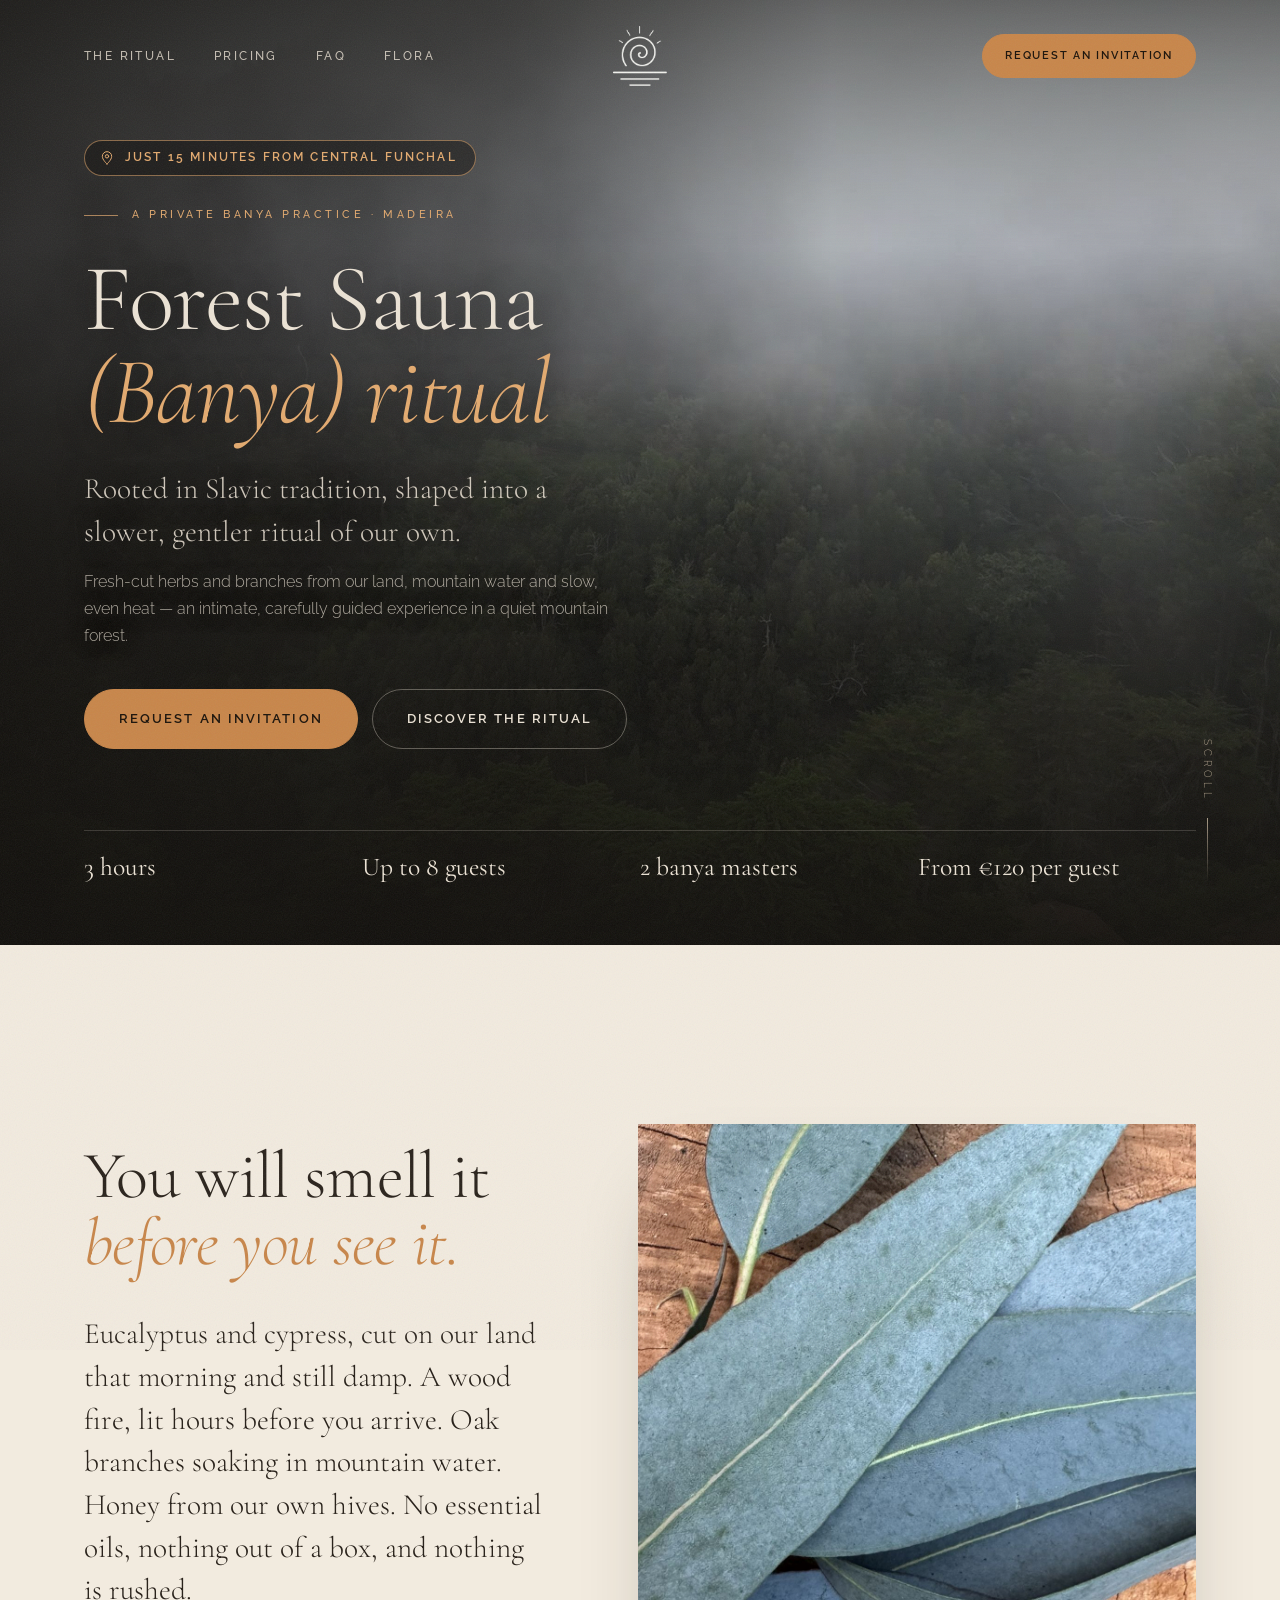
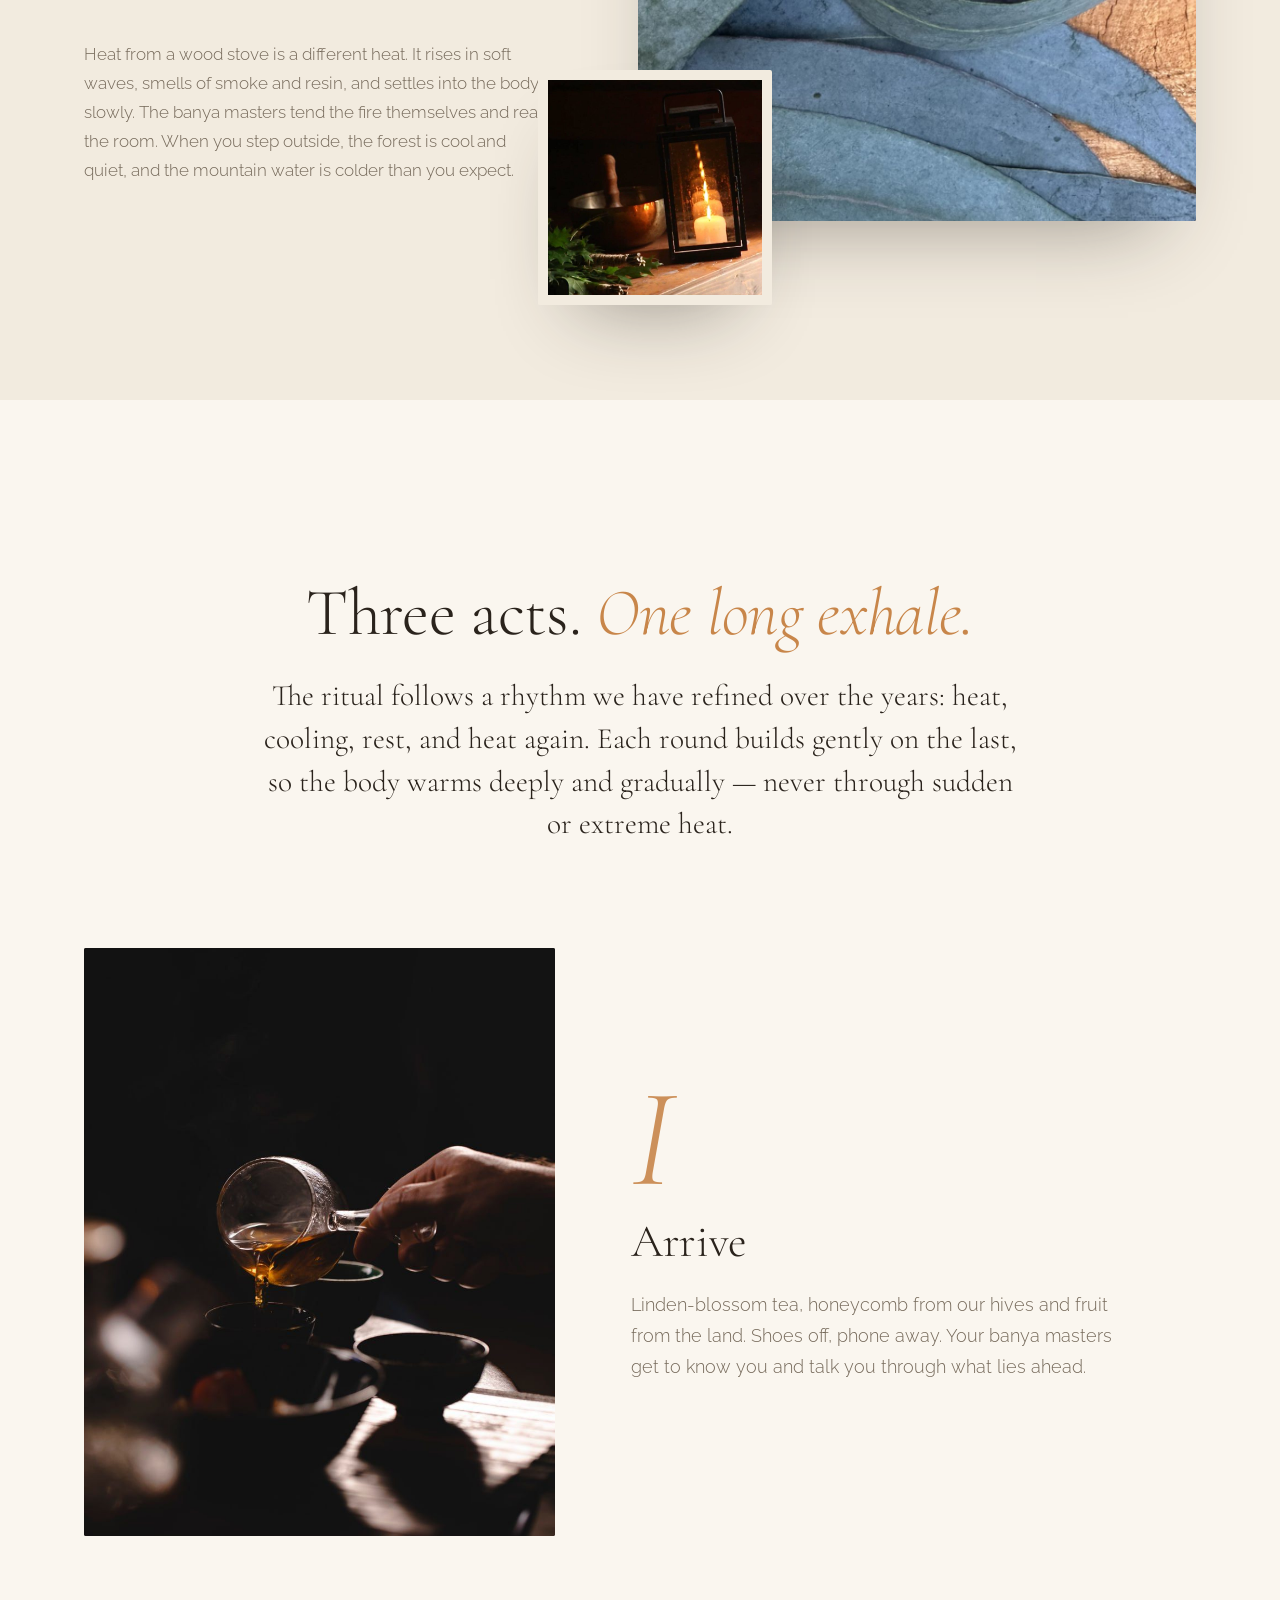
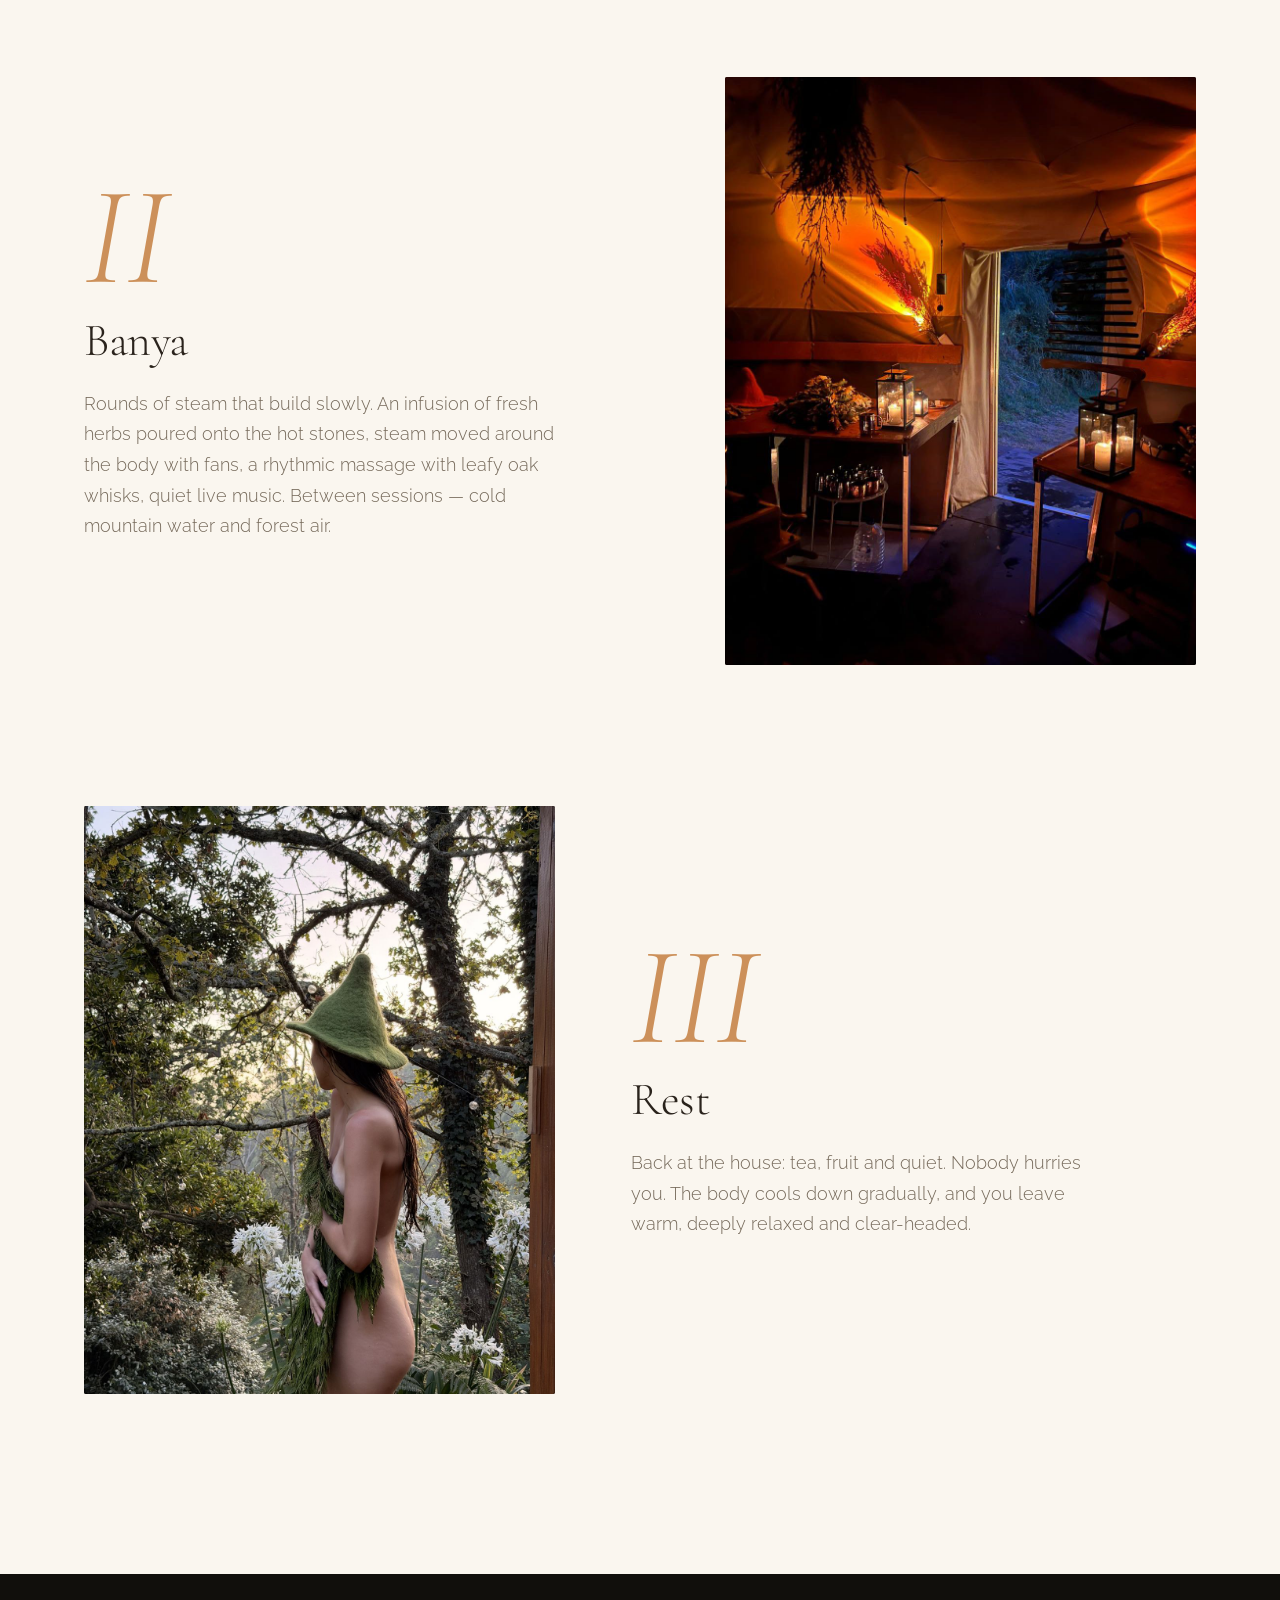
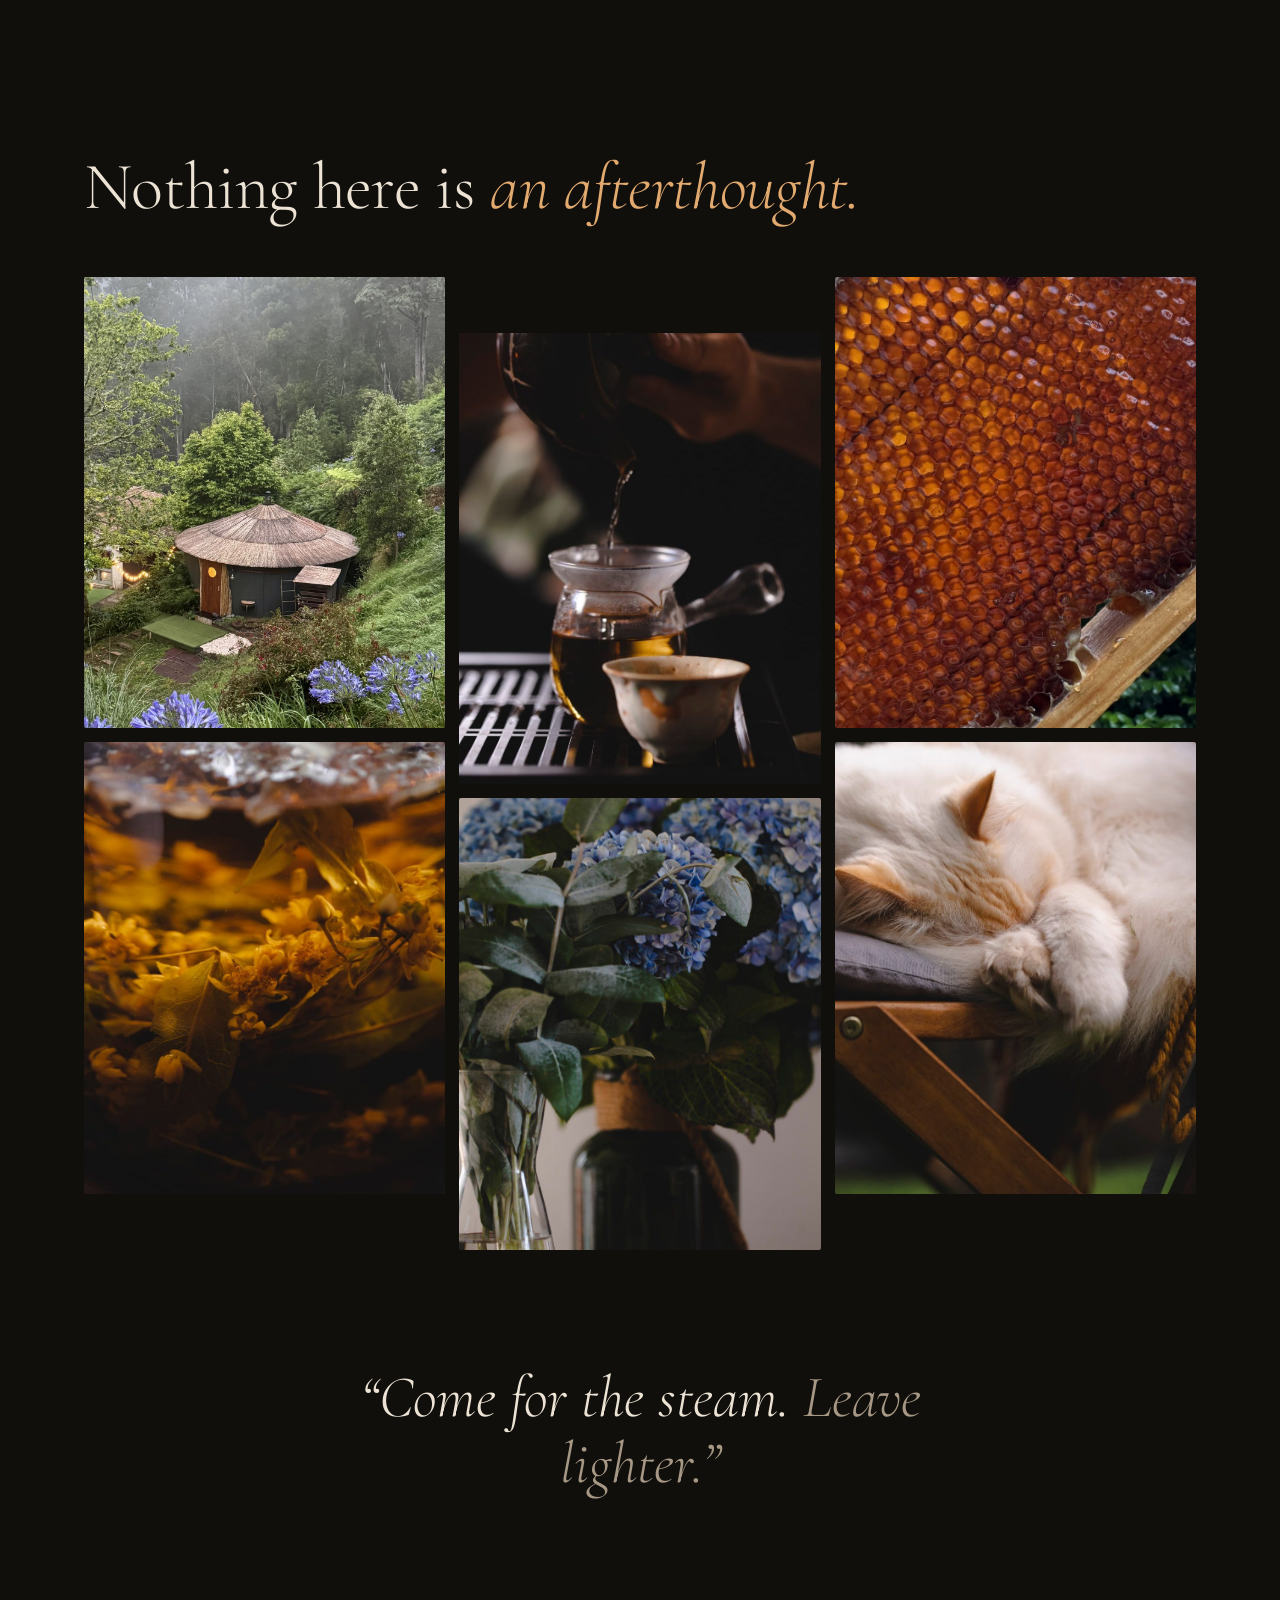
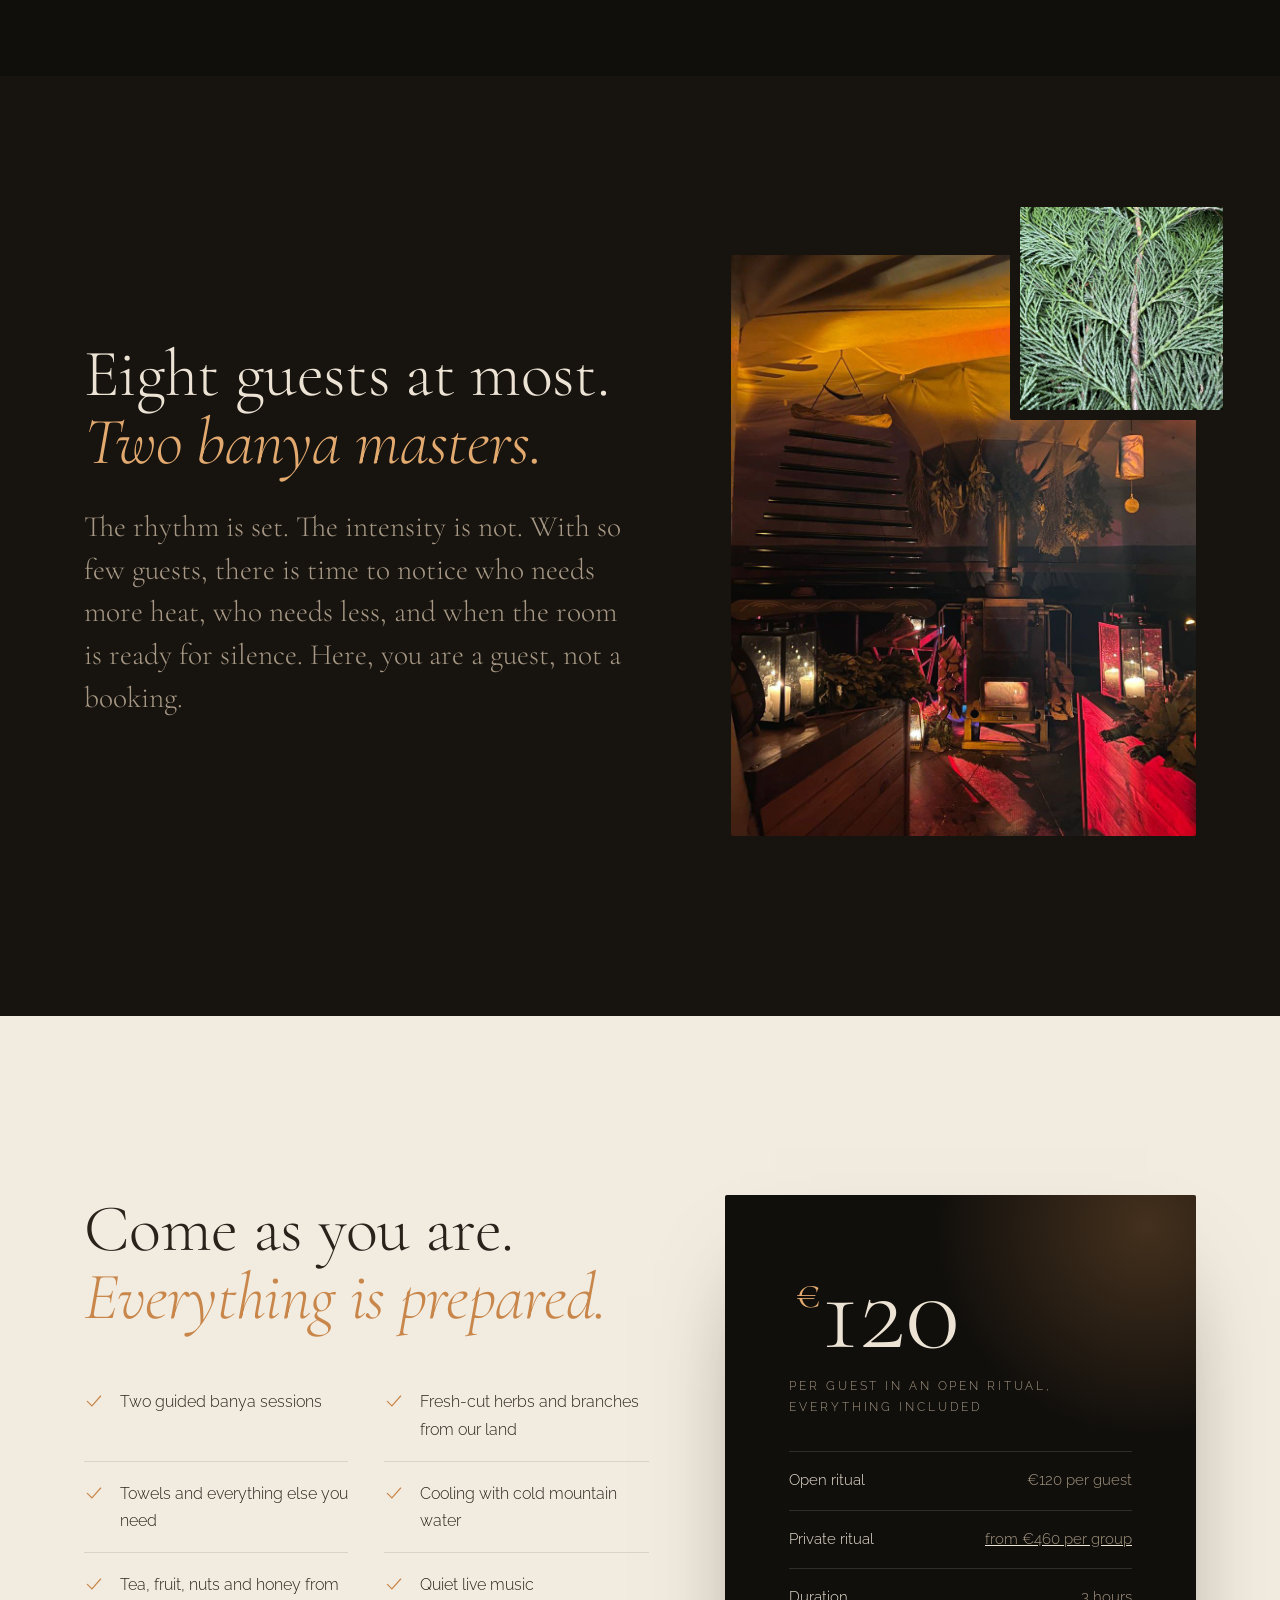
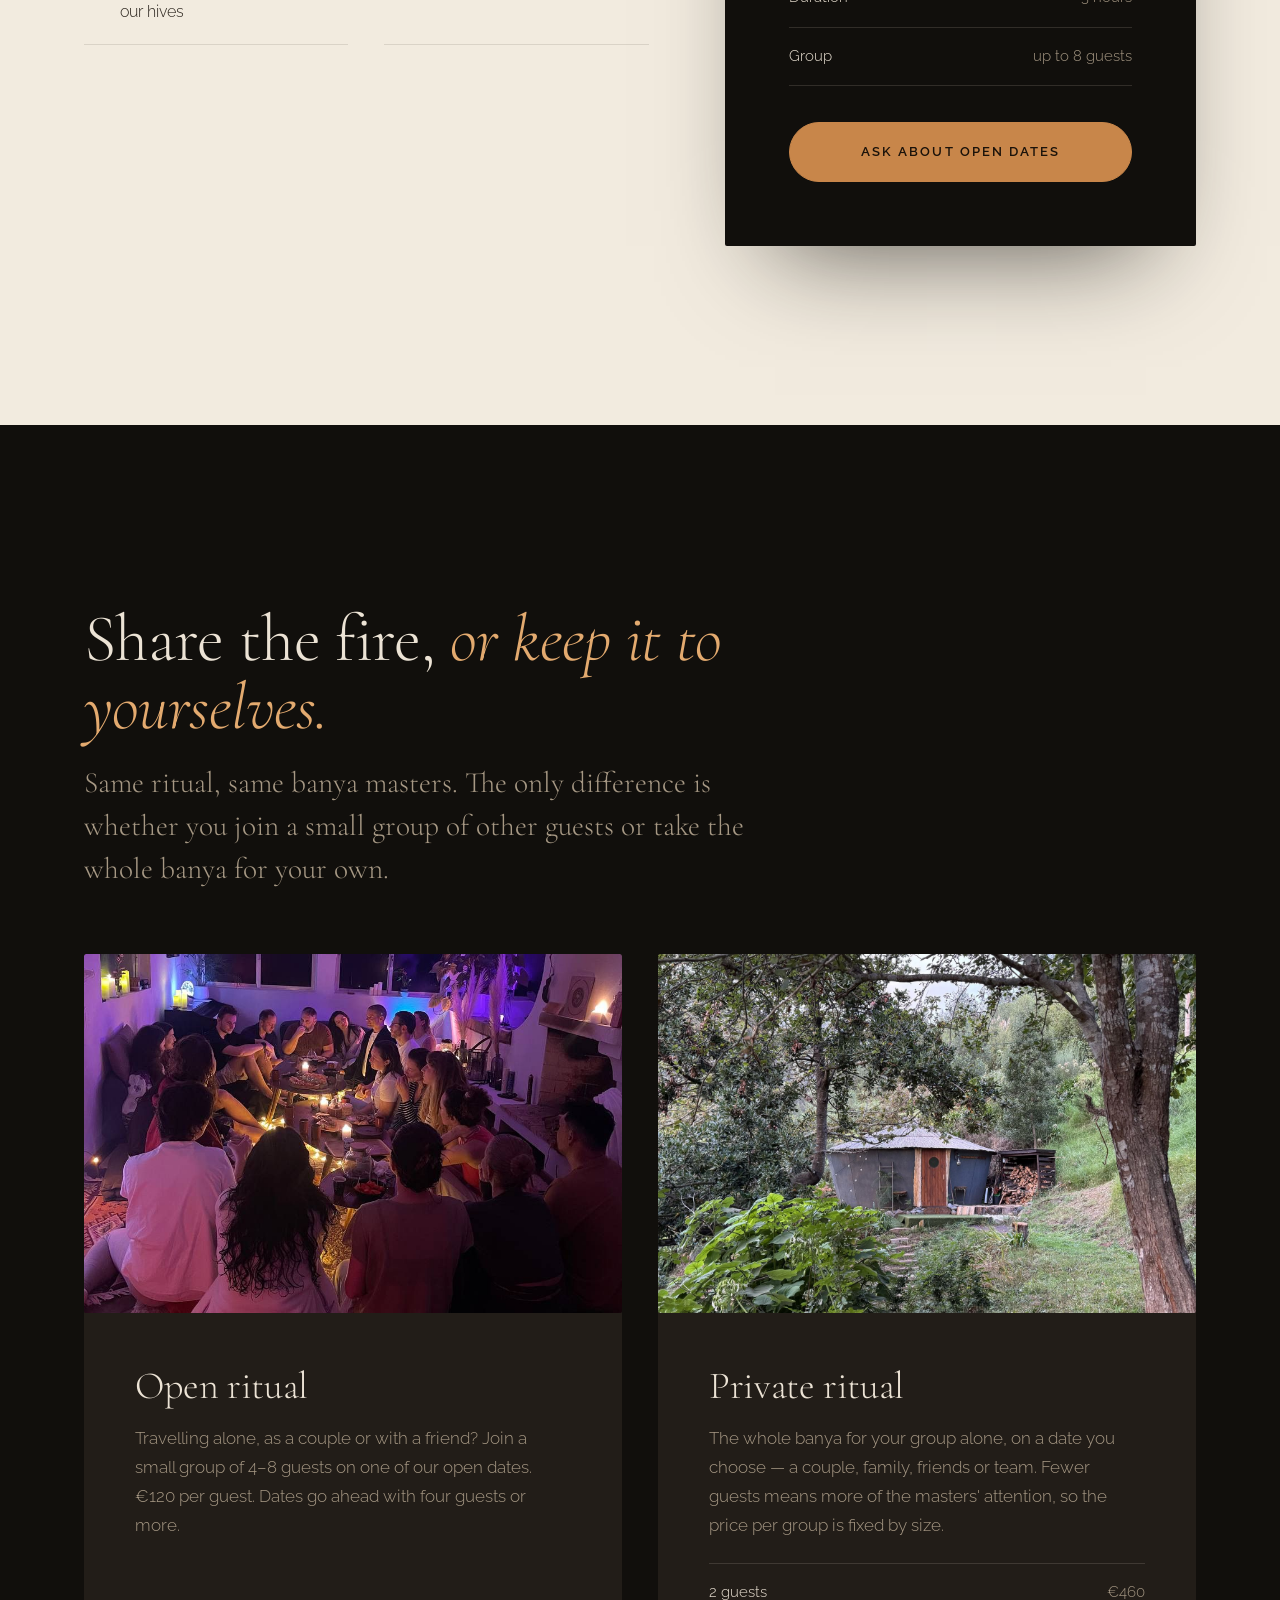
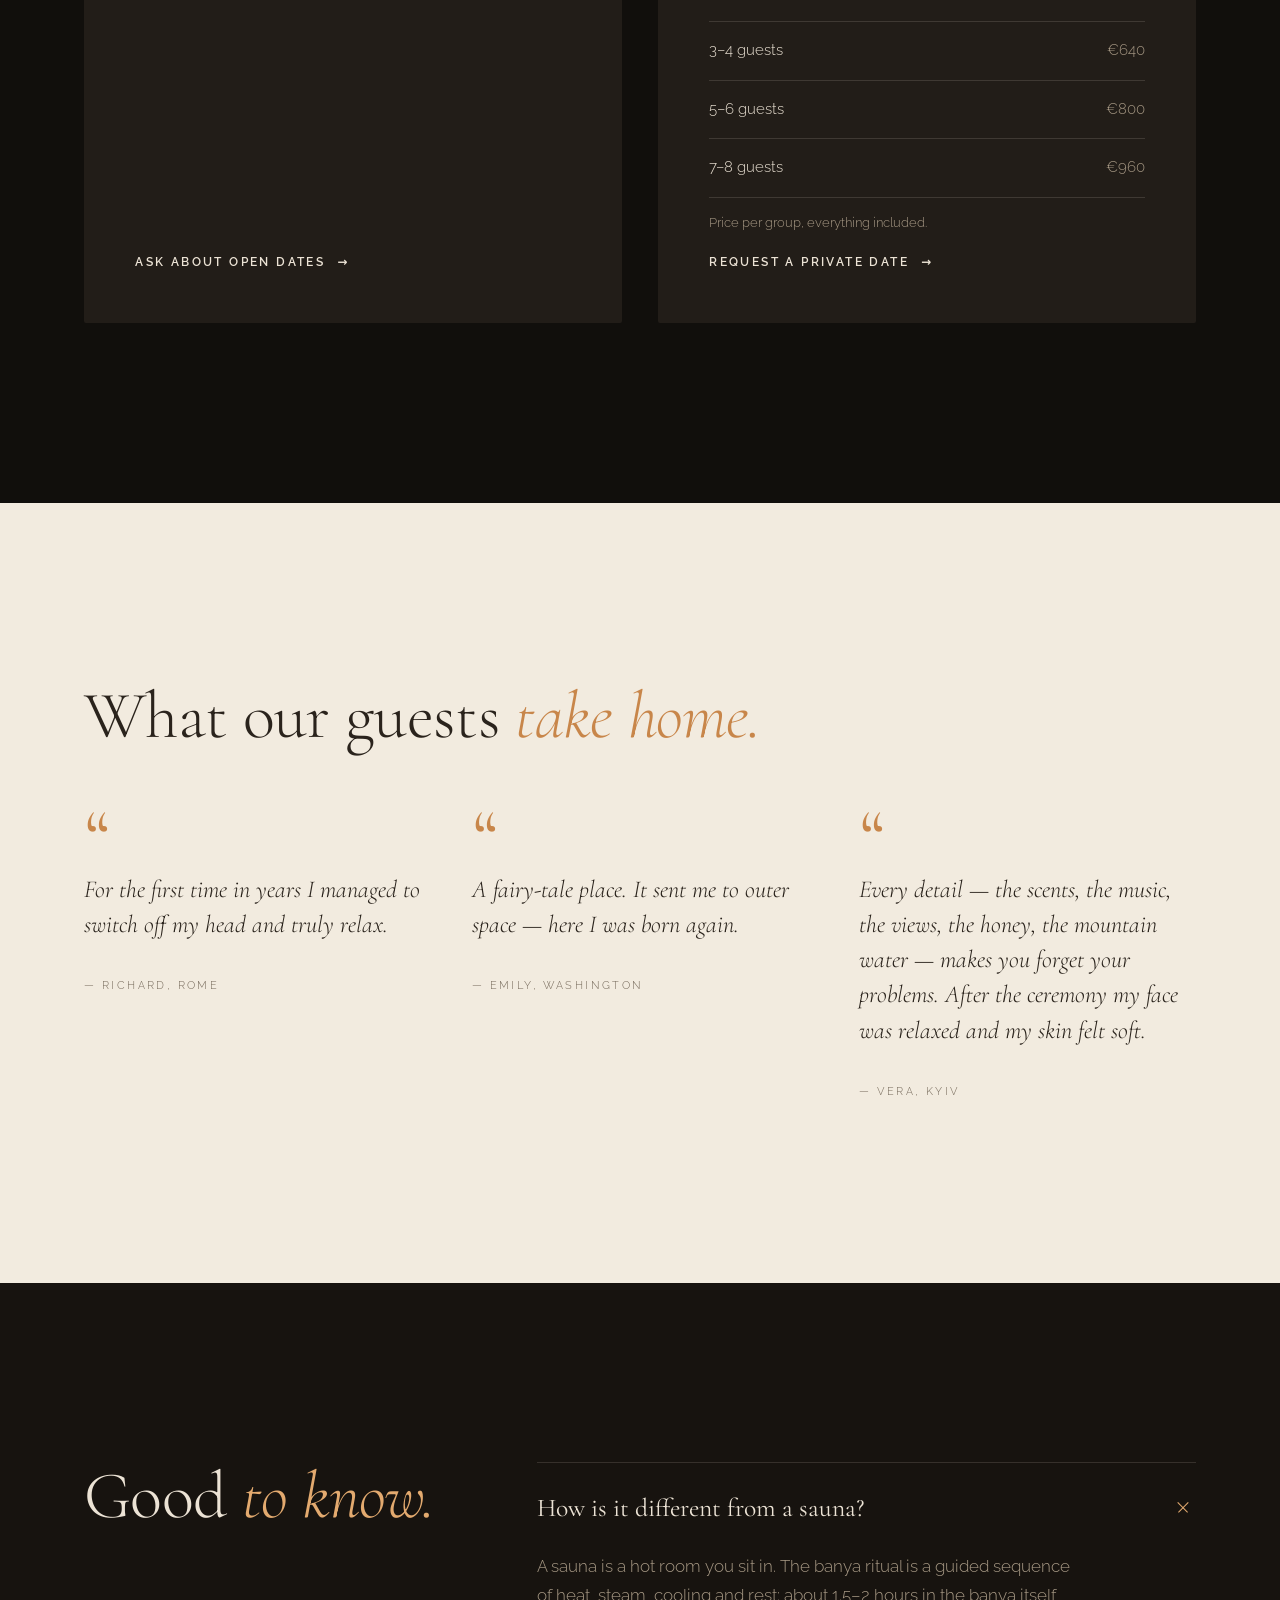
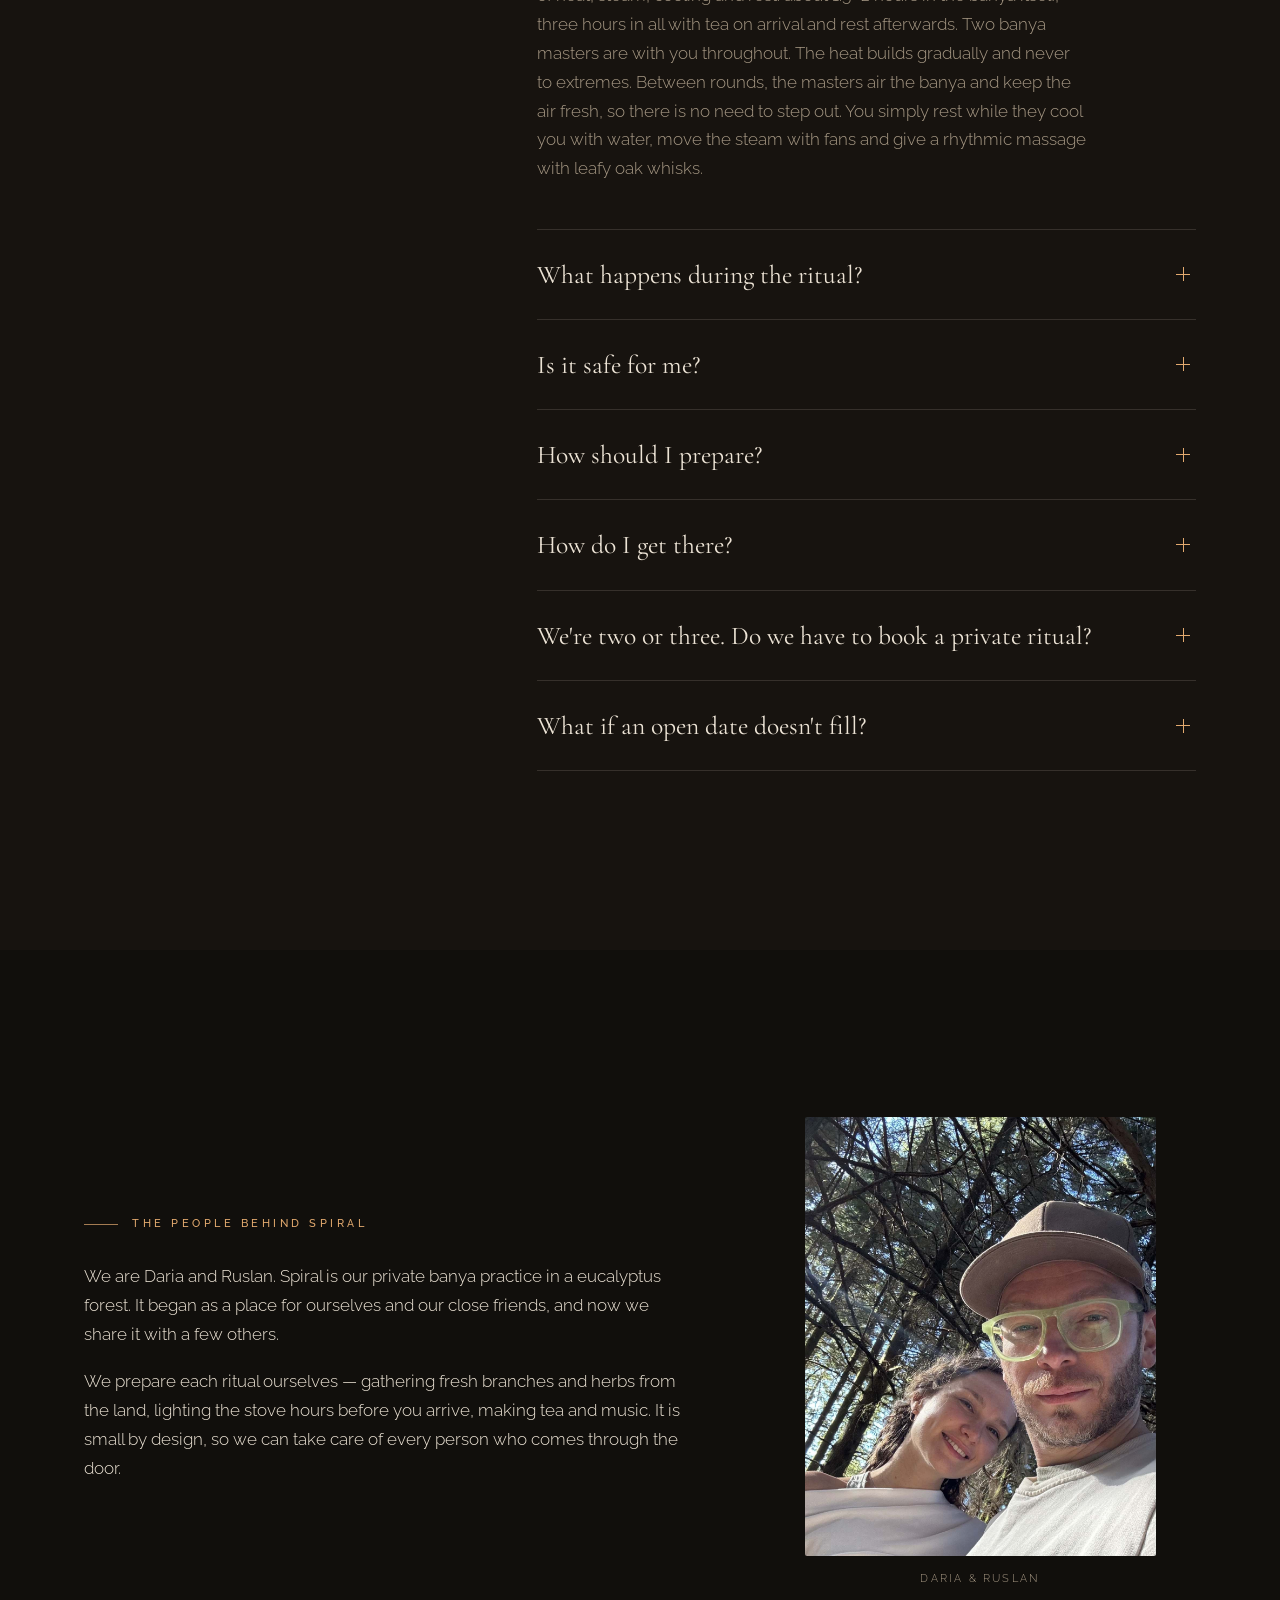
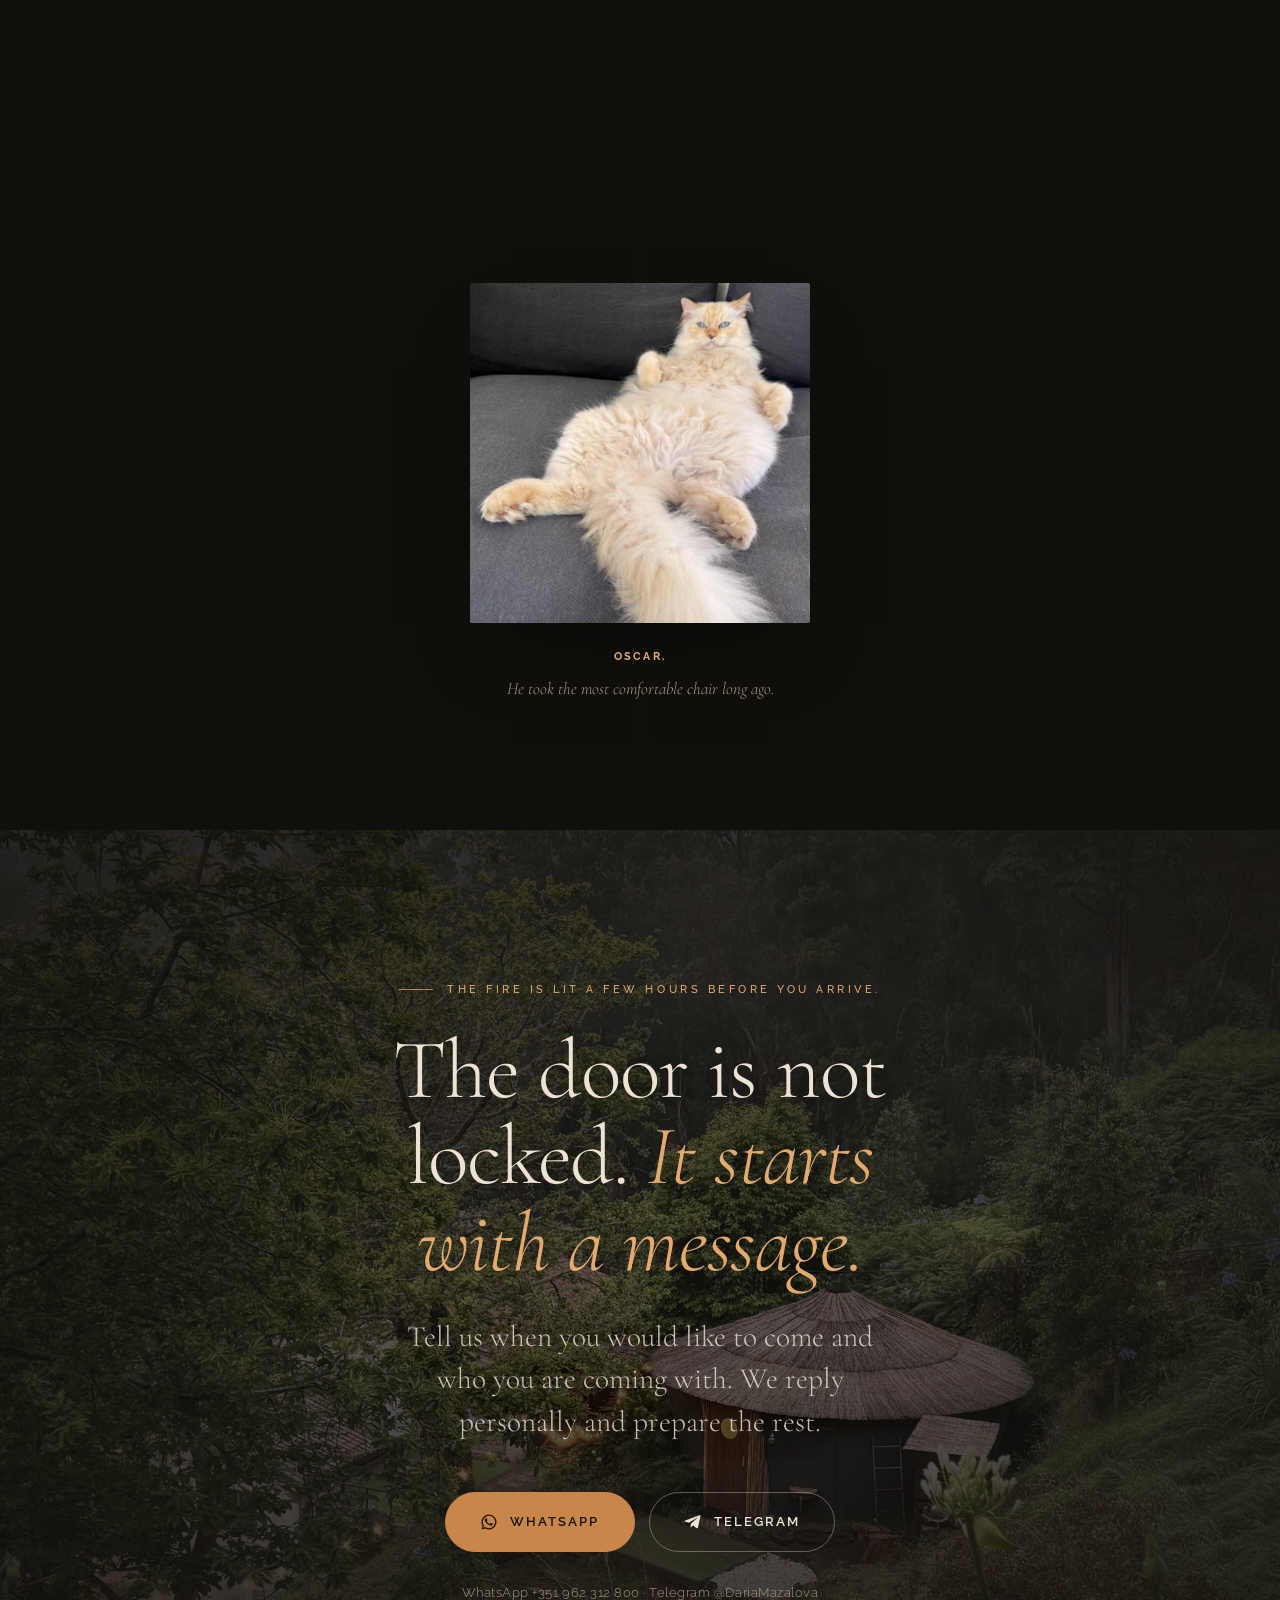
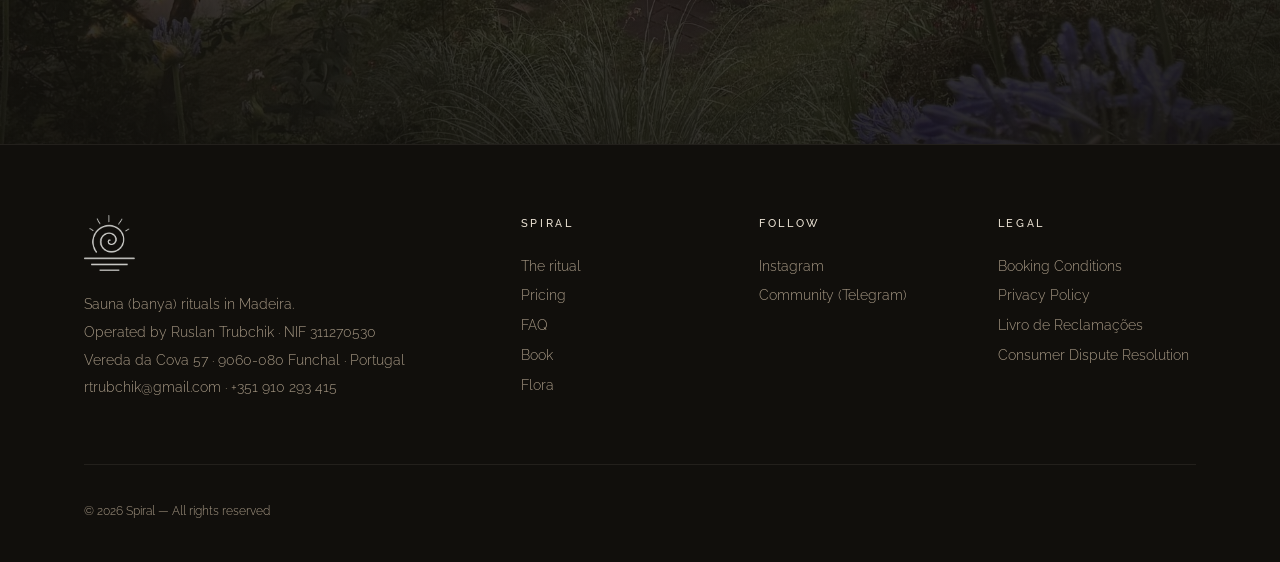
==== commit b2a88753: "Add Spiral Flora atlas at /flora Living atlas of plants and fungi on the land: uses, banya, safety, " ====
--- a/index.html
+++ b/index.html
@@ -215,6 +215,7 @@
     .nav-links a:not(.btn):hover { opacity: 1; }
     .nav .btn { padding: 12px 22px; font-size: 11px; }
     @media (max-width: 860px) { .nav .wrap { grid-template-columns: minmax(0,1fr) auto minmax(0,1fr); } .nav-links { visibility: hidden; overflow: hidden; } }
+    @media (max-width: 520px) { .nav-right { visibility: hidden; } }
 
     /* ── Hero ─────────────────────────────────────────── */
     .hero {
@@ -548,6 +549,7 @@
         <a href="#ritual">The ritual</a>
         <a href="#offer">Pricing</a>
         <a href="#faq">FAQ</a>
+        <a href="flora.html">Flora</a>
       </nav>
       <a href="#top" class="brand" aria-label="Spiral — home">
         <img src="lgsp.png" alt="Spiral logo" />
@@ -744,7 +746,7 @@
           <div class="body">
             <h3>Open ritual</h3>
             <p>Travelling alone, as a couple or with a friend? Join a small group of 4–8 guests on one of our open dates. €120 per guest. Dates go ahead with four guests or more.</p>
-            <a href="https://t.me/DariaMazalova" target="_blank" rel="noopener" class="link">Ask about open dates <span>→</span></a>
+            <a href="#book" class="link">Ask about open dates <span>→</span></a>
           </div>
         </article>
         <article class="format rv d1">
@@ -761,7 +763,7 @@
               <div><span>7–8 guests</span><span>€960</span></div>
             </div>
             <p class="price-note">Price per group, everything included.</p>
-            <a href="https://t.me/DariaMazalova" target="_blank" rel="noopener" class="link">Request a private date <span>→</span></a>
+            <a href="#book" class="link">Request a private date <span>→</span></a>
           </div>
         </article>
       </div>
@@ -937,6 +939,7 @@
         <a href="#offer">Pricing</a>
         <a href="#faq">FAQ</a>
         <a href="#book">Book</a>
+        <a href="flora.html">Flora</a>
       </div>
       <div>
         <h4>Follow</h4>
